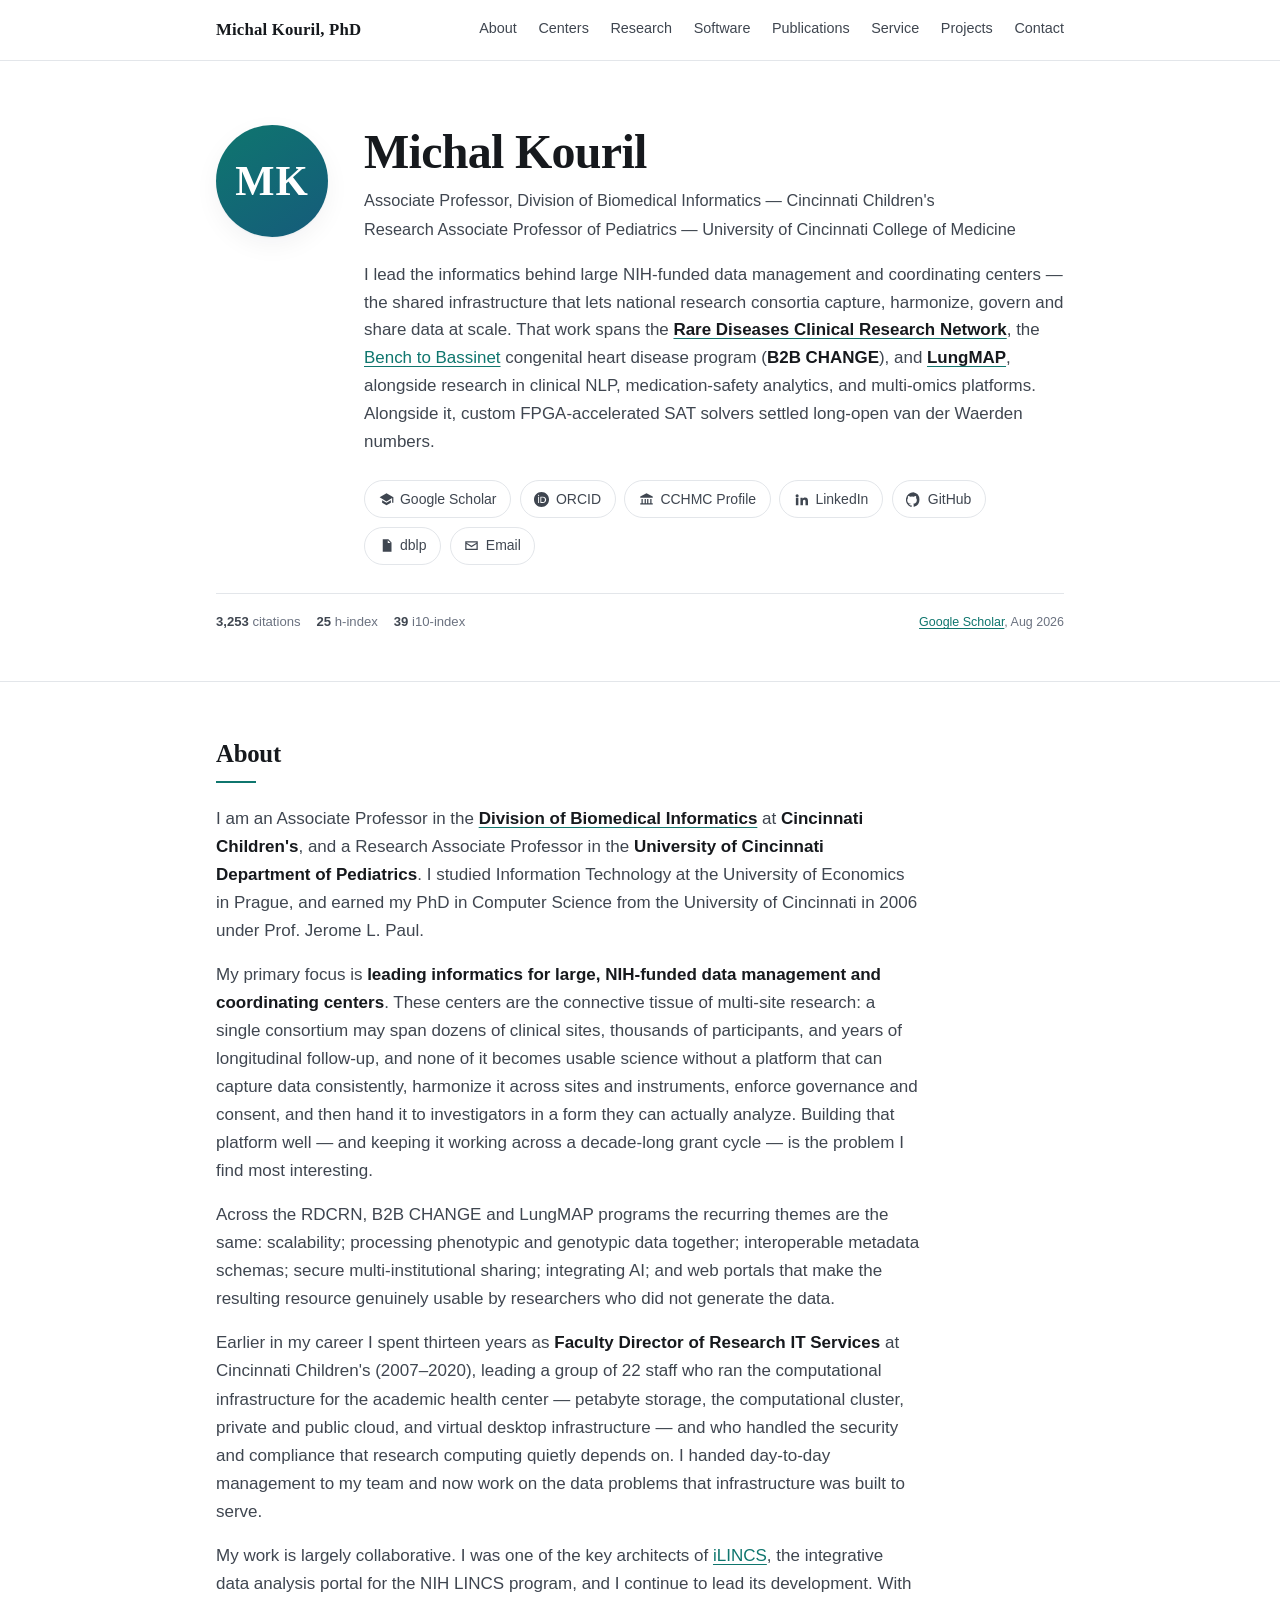
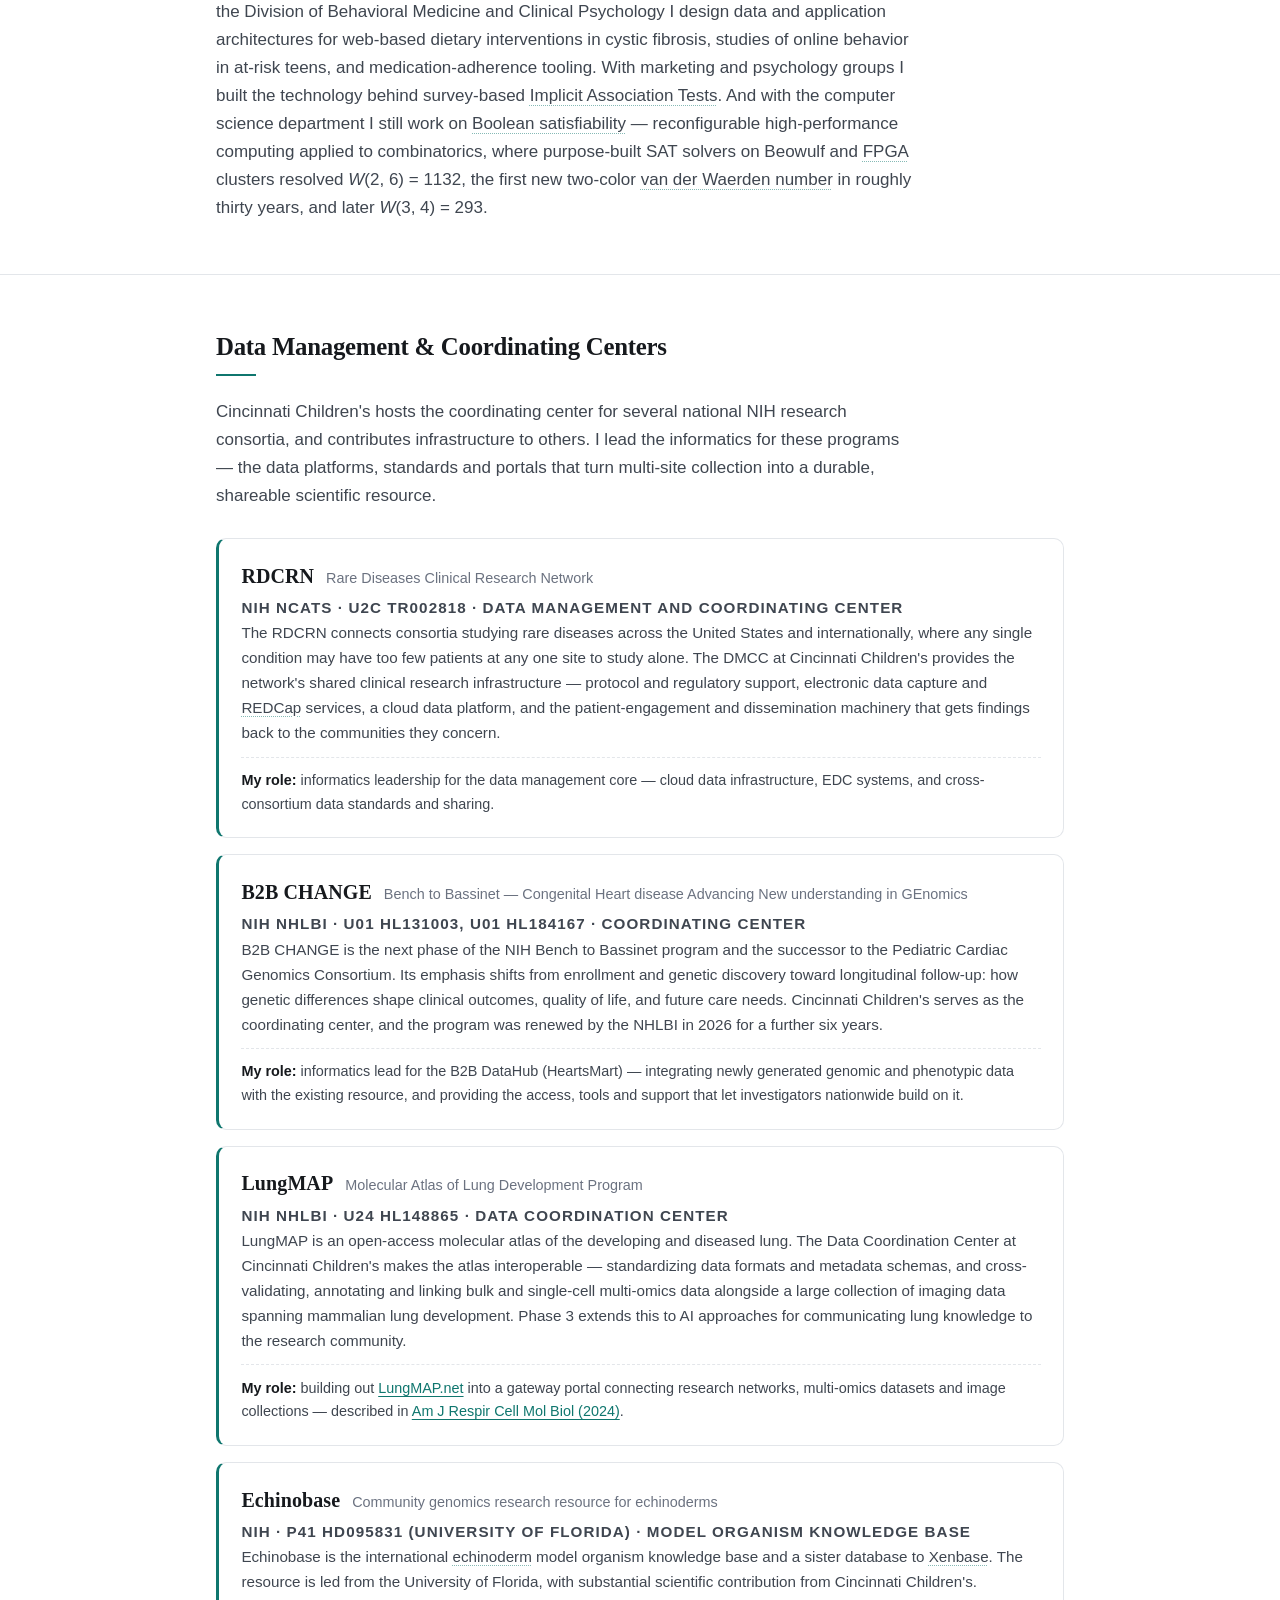
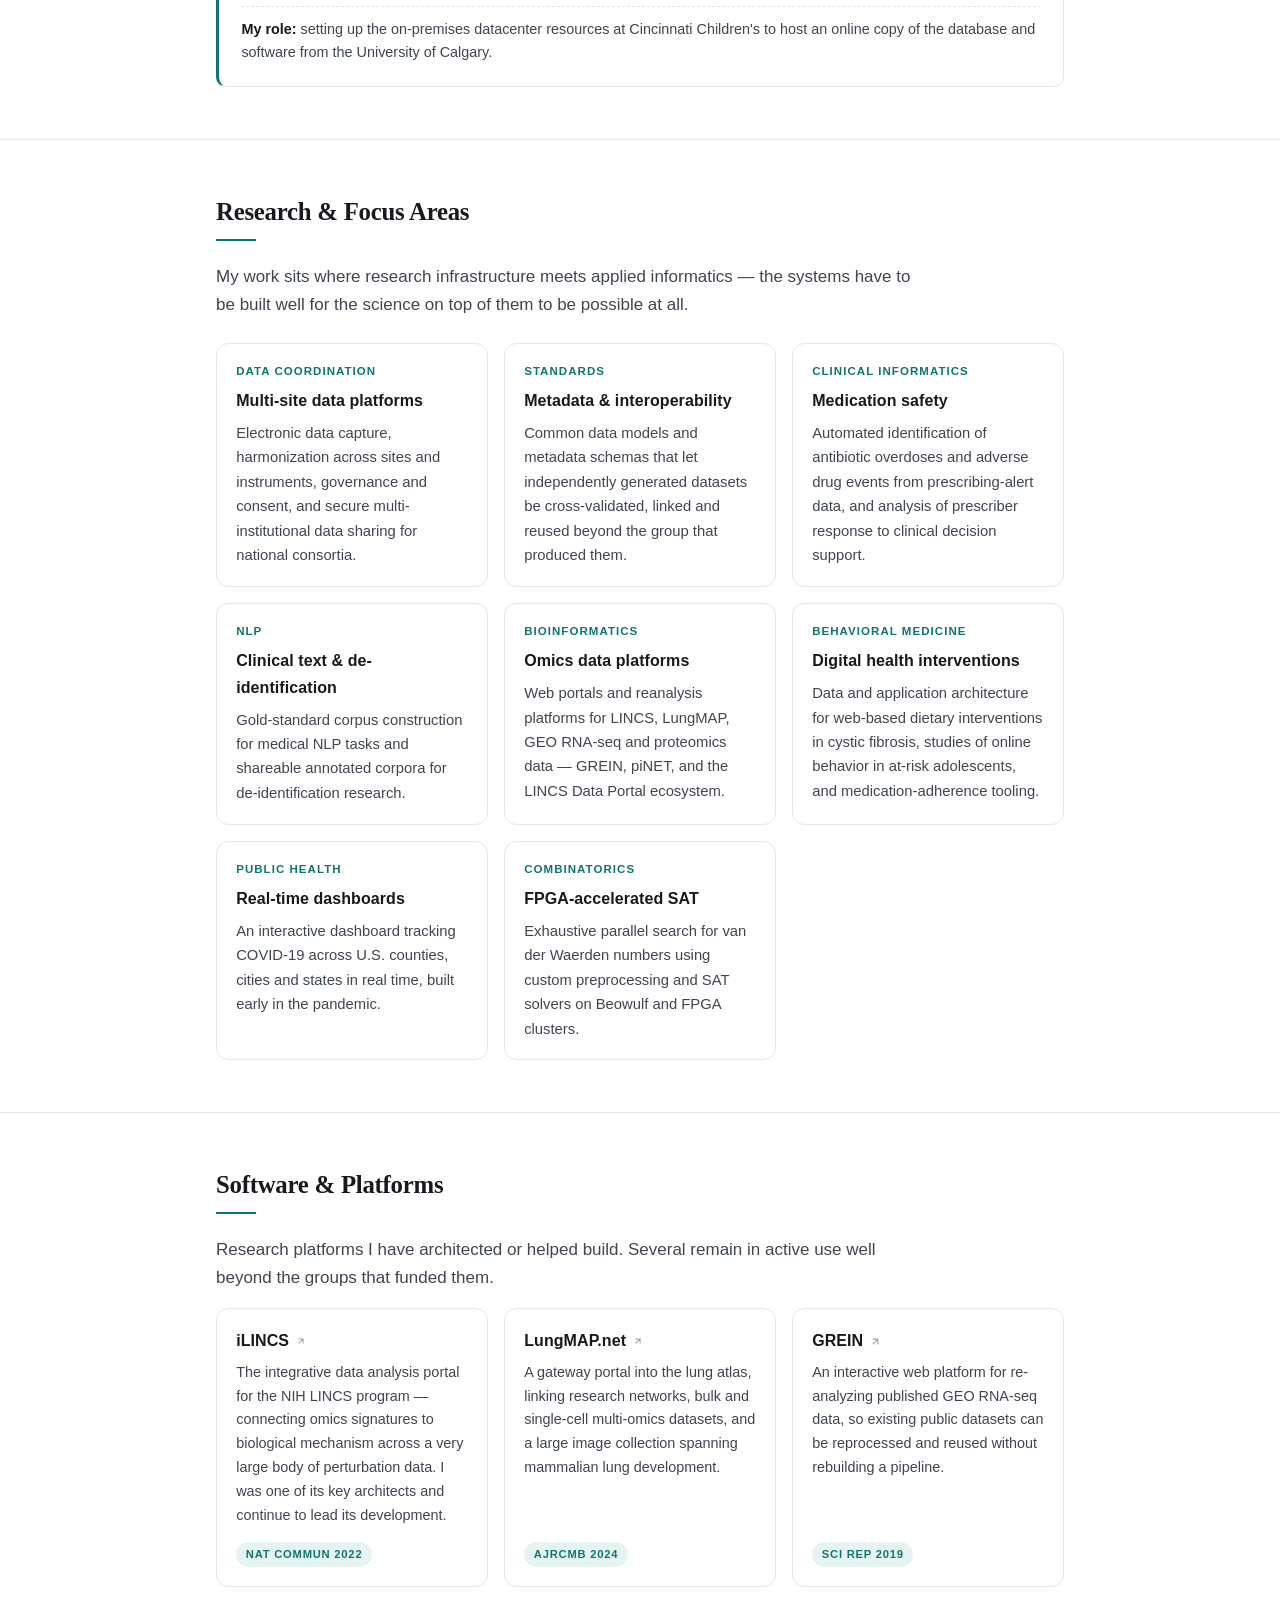
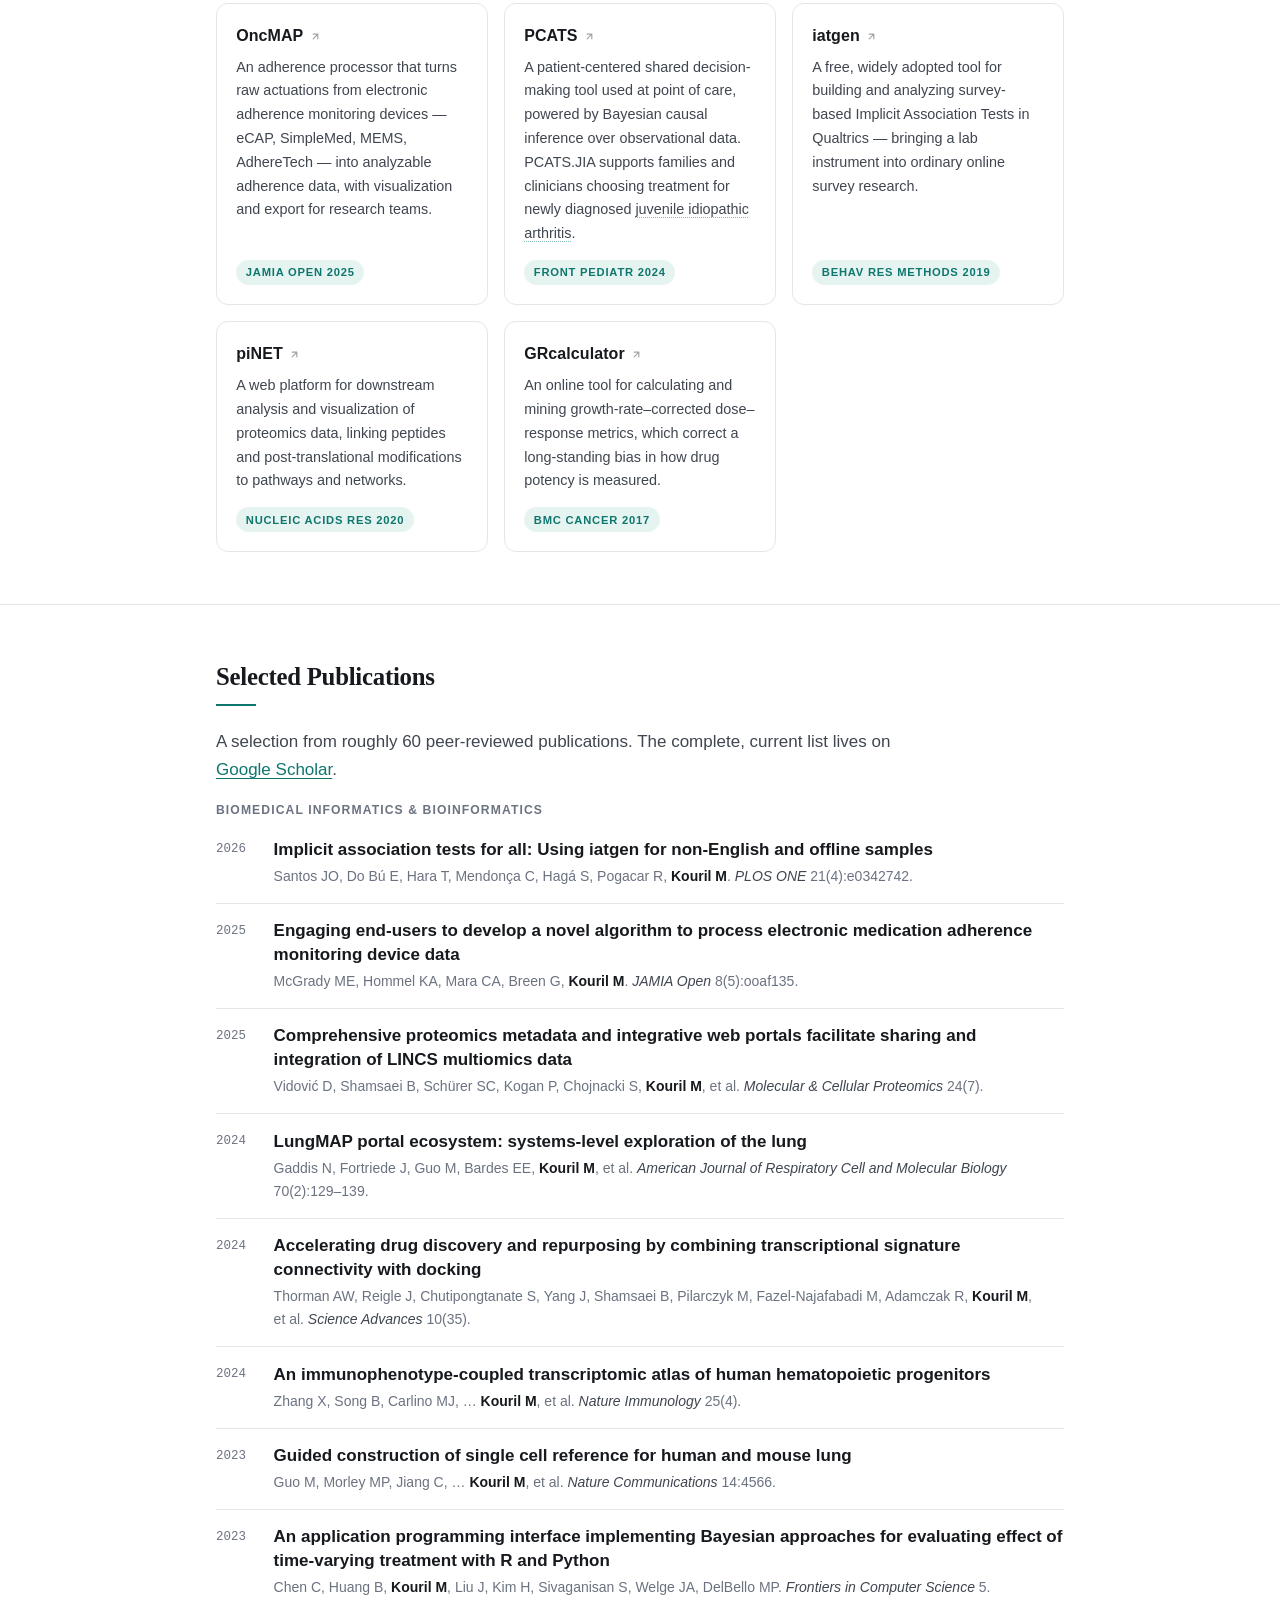
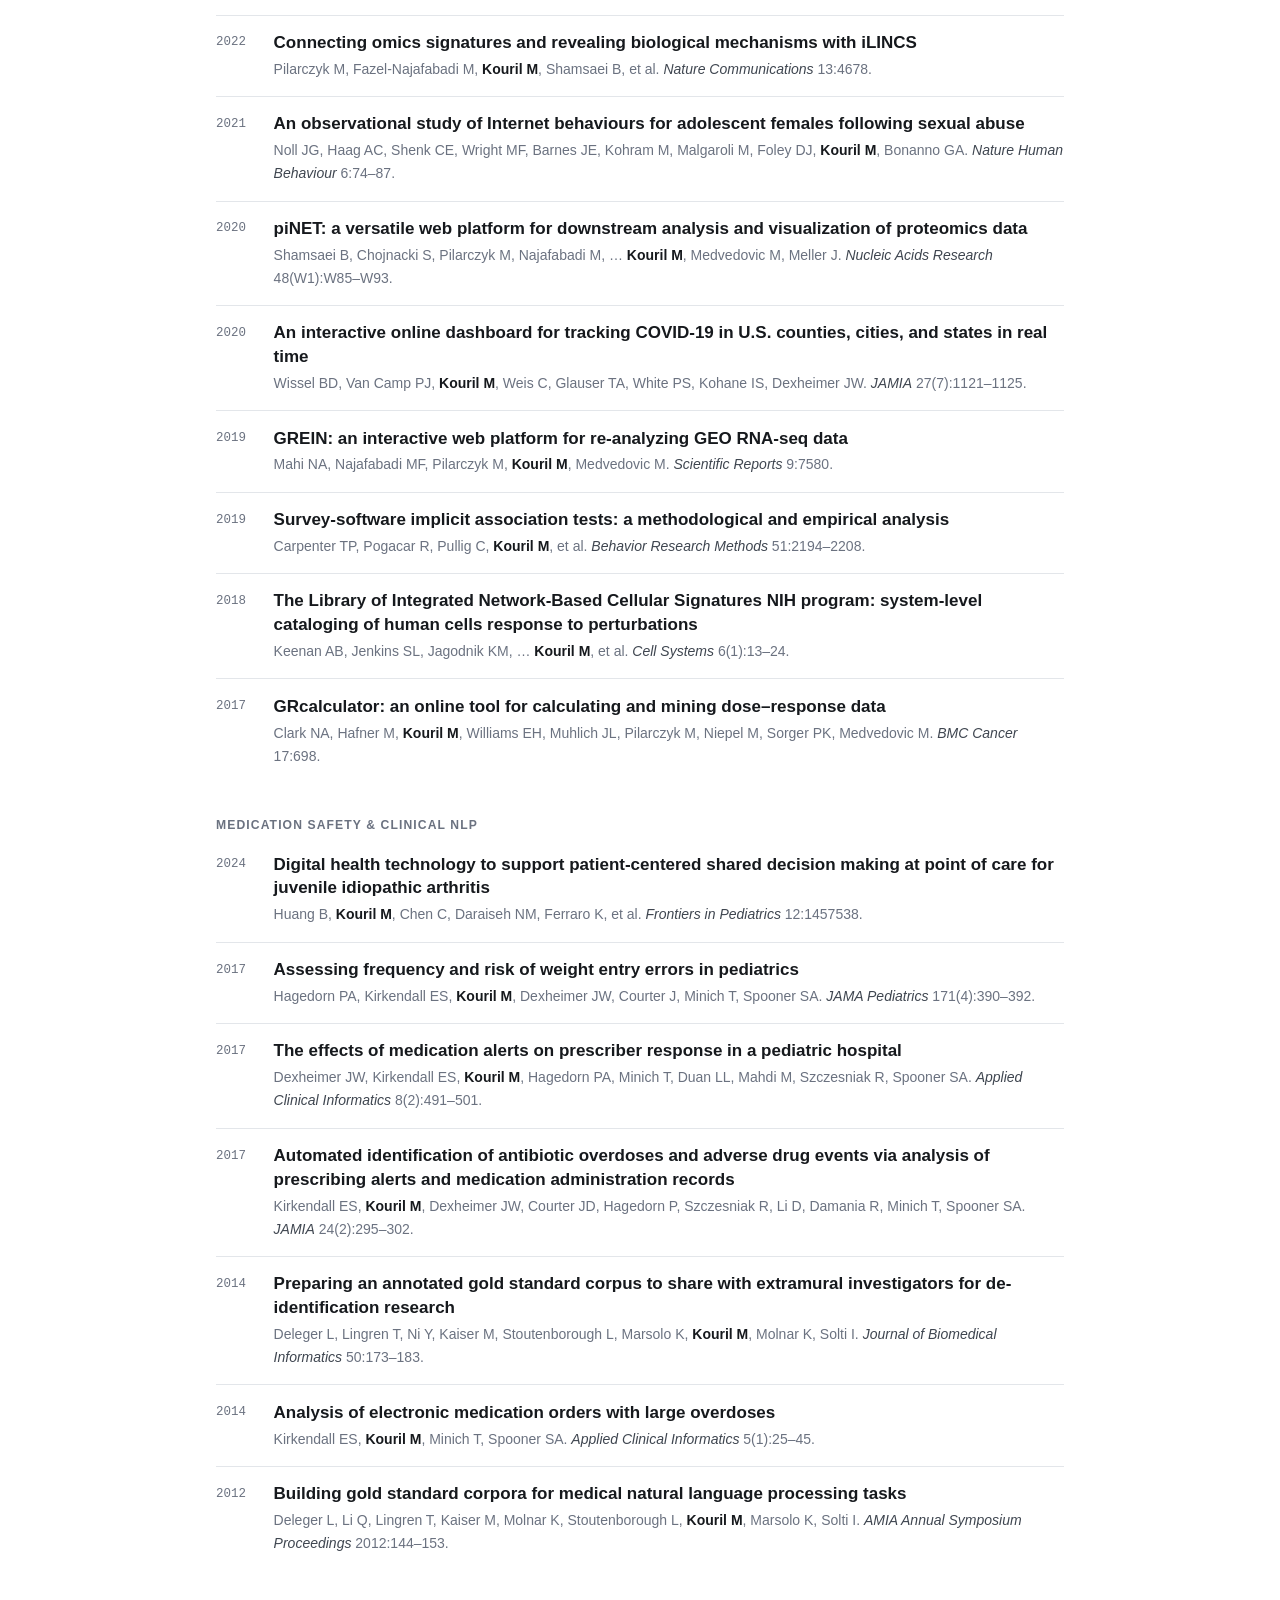
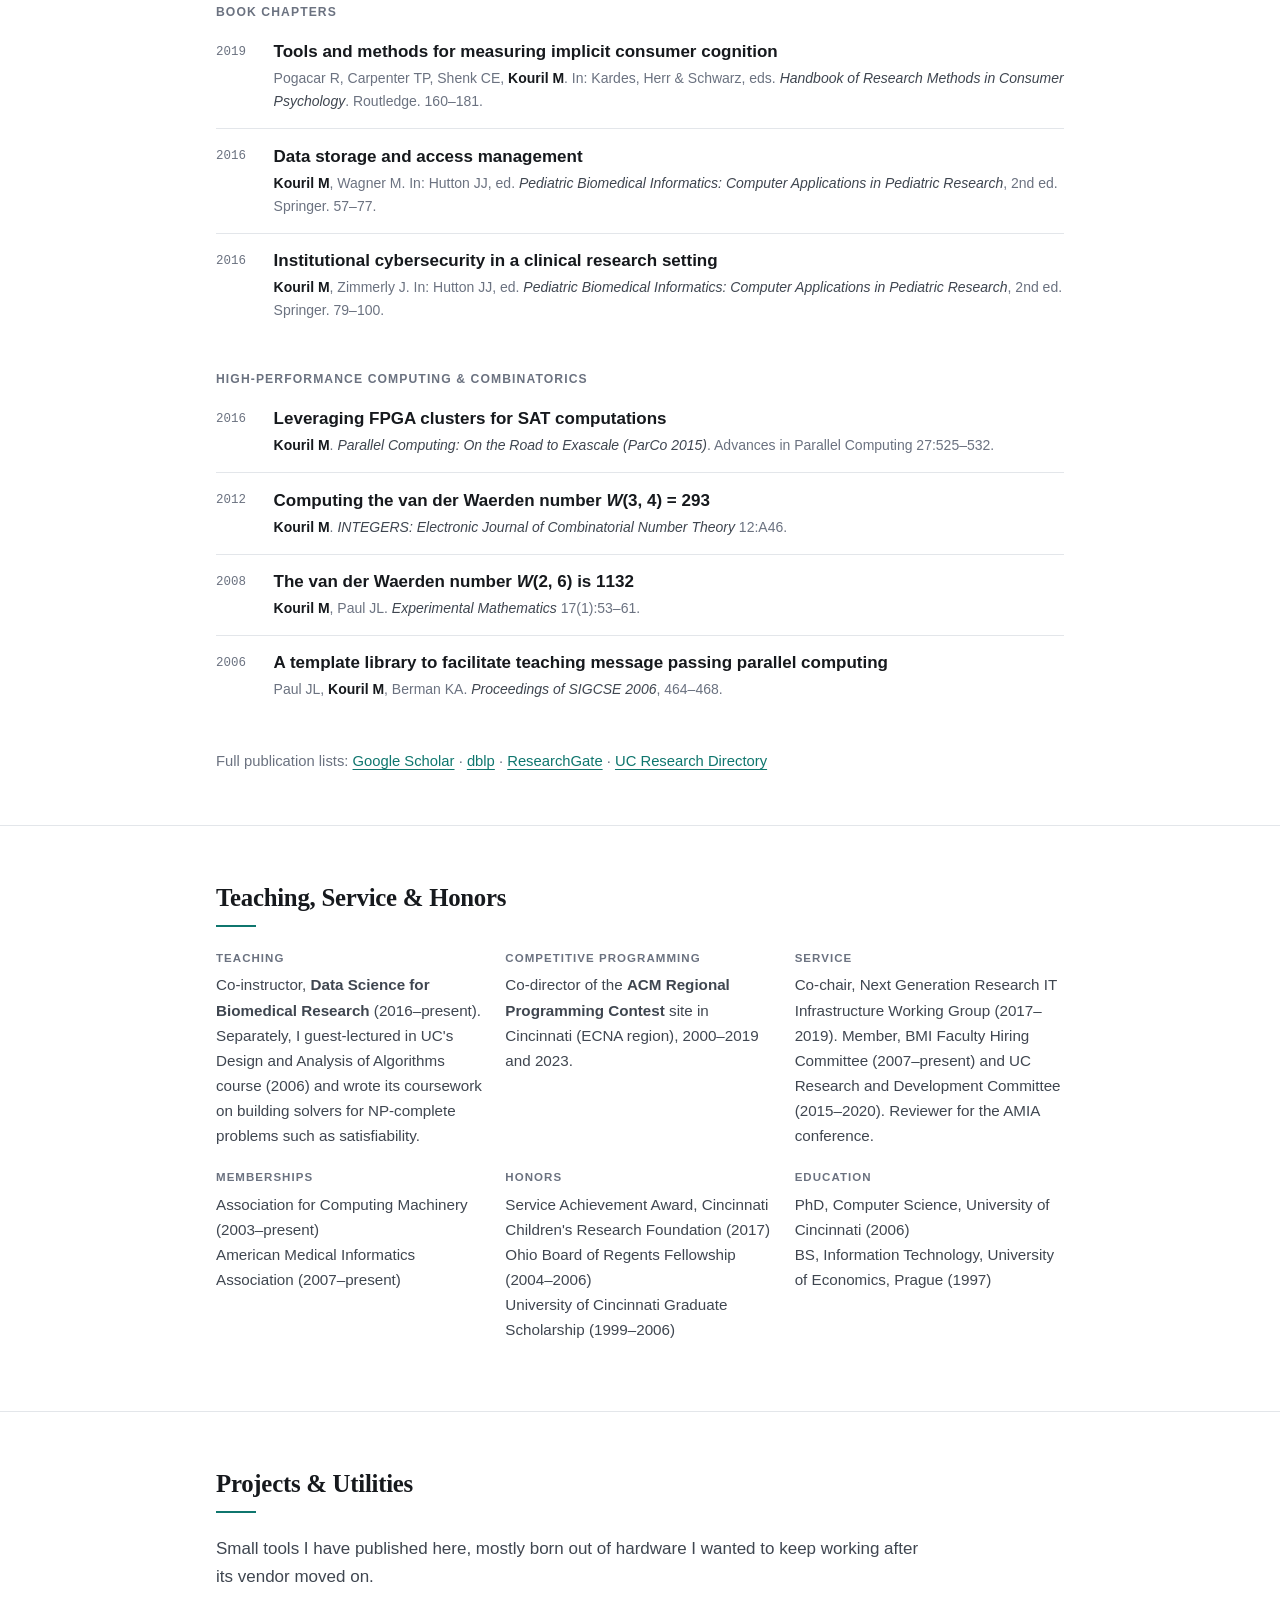
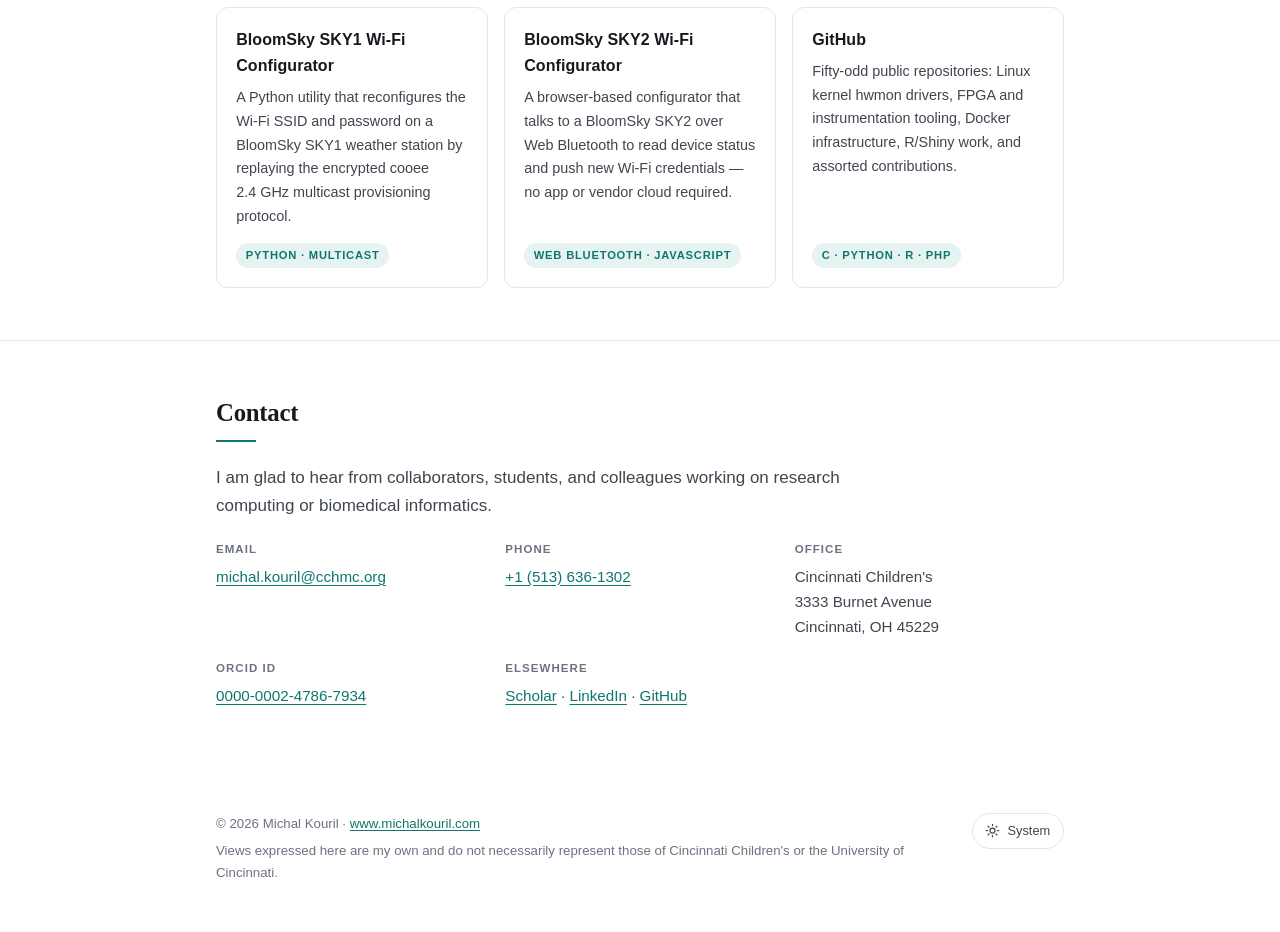
==== index.html @ 36bc83a5 "Align titles and details with the 2026 NIH forms From the NIH biographical sketch (v.2026-1) and cur" ====
<!DOCTYPE html>
<html lang="en">
<head>
<meta charset="utf-8">
<meta name="viewport" content="width=device-width, initial-scale=1">
<title>Michal Kouril, PhD — Biomedical Informatics &amp; Research Data Coordination</title>
<meta name="description" content="Michal Kouril, PhD — Associate Professor in the Division of Biomedical Informatics at Cincinnati Children's, and Research Associate Professor in the Department of Pediatrics at the University of Cincinnati. Leads informatics for NIH data management and coordinating centers including RDCRN, B2B CHANGE, and LungMAP.">
<meta name="author" content="Michal Kouril">
<link rel="canonical" href="https://www.michalkouril.com/">

<meta property="og:type" content="profile">
<meta property="og:title" content="Michal Kouril, PhD">
<meta property="og:description" content="Leading informatics for NIH data management and coordinating centers — RDCRN, B2B CHANGE, and LungMAP — at Cincinnati Children's.">
<meta property="og:url" content="https://www.michalkouril.com/">
<meta property="og:image" content="https://www.michalkouril.com/og-card.png">
<meta property="og:image:width" content="1200">
<meta property="og:image:height" content="630">
<meta property="og:image:alt" content="Michal Kouril, PhD — Biomedical Informatics, Cincinnati Children's">
<meta name="twitter:card" content="summary_large_image">
<meta name="theme-color" content="#0f766e" media="(prefers-color-scheme: light)">
<meta name="theme-color" content="#0f1216" media="(prefers-color-scheme: dark)">

<!-- Apply a saved theme choice before first paint, so switching does not flash. -->
<script>try{var t=localStorage.getItem("theme");if(t)document.documentElement.setAttribute("data-theme",t);}catch(e){}</script>

<link rel="icon" href="data:image/svg+xml,%3Csvg%20xmlns='http://www.w3.org/2000/svg'%20viewBox='0%200%20100%20100'%3E%3Crect%20width='100'%20height='100'%20rx='20'%20fill='%230d9488'/%3E%3Ctext%20x='50'%20y='71'%20font-size='58'%20font-family='Georgia,serif'%20font-weight='700'%20fill='white'%20text-anchor='middle'%3EMK%3C/text%3E%3C/svg%3E">

<style>
  :root{
    --bg:#ffffff;
    --bg-soft:#f6f7f8;
    --bg-card:#ffffff;
    --ink:#16191d;
    --ink-2:#3f4650;
    --ink-3:#6b7280;
    --rule:#e3e6ea;
    --accent:#0f766e;
    --accent-soft:#e6f4f1;
    --shadow:0 1px 2px rgba(16,24,40,.04), 0 8px 24px rgba(16,24,40,.05);
    --serif:"Iowan Old Style","Palatino Linotype",Palatino,"Book Antiqua",Georgia,serif;
    --sans:-apple-system,BlinkMacSystemFont,"Segoe UI",Roboto,"Helvetica Neue",Arial,sans-serif;
    --mono:ui-monospace,SFMono-Regular,"SF Mono",Menlo,Consolas,monospace;
    --maxw:56rem;
  }
  /* Dark palette, defined once per selector so the footer toggle can override
     the operating system in either direction:
       - OS says dark, and the reader has not forced light
       - reader has explicitly chosen dark                                    */
  @media (prefers-color-scheme:dark){
    :root:not([data-theme="light"]){
      --bg:#0f1216;
      --bg-soft:#151a20;
      --bg-card:#151a20;
      --ink:#e9edf2;
      --ink-2:#b6bec9;
      --ink-3:#8c96a3;
      --rule:#252c35;
      --accent:#5eead4;
      --accent-soft:#12312d;
      --shadow:0 1px 2px rgba(0,0,0,.3), 0 8px 24px rgba(0,0,0,.28);
    }
  }
  :root[data-theme="dark"]{
      --bg:#0f1216;
      --bg-soft:#151a20;
      --bg-card:#151a20;
      --ink:#e9edf2;
      --ink-2:#b6bec9;
      --ink-3:#8c96a3;
      --rule:#252c35;
      --accent:#5eead4;
      --accent-soft:#12312d;
      --shadow:0 1px 2px rgba(0,0,0,.3), 0 8px 24px rgba(0,0,0,.28);
  }

  *,*::before,*::after{box-sizing:border-box}
  html{-webkit-text-size-adjust:100%;scroll-behavior:smooth;scroll-padding-top:5rem}
  body{
    margin:0;
    background:var(--bg);
    color:var(--ink);
    font-family:var(--sans);
    font-size:17px;
    line-height:1.65;
    -webkit-font-smoothing:antialiased;
  }
  @media (prefers-reduced-motion:reduce){html{scroll-behavior:auto}}

  a{color:var(--accent);text-underline-offset:.18em;text-decoration-thickness:.06em}
  a:hover{text-decoration-thickness:.12em}
  /* One visible focus ring for every link, so keyboard users get the same
     treatment the toggle and the card cover links already had. */
  a:focus-visible{outline:2px solid var(--accent);outline-offset:2px;border-radius:2px}

  /* Glossary links: background reading on a term, not somewhere the reader is
     being sent. Kept in the body text colour with a dotted rule so they stay
     out of the way of the real links. */
  a.gloss{
    color:inherit;
    text-decoration:underline dotted;
    text-decoration-thickness:.05em;
    text-decoration-color:color-mix(in srgb, var(--accent) 50%, transparent);
    text-underline-offset:.22em;
  }
  a.gloss:hover,a.gloss:focus-visible{
    color:var(--accent);
    text-decoration-style:solid;
    text-decoration-color:currentColor;
  }
  /* inside a stretched-link card, lift the gloss above the click overlay */
  .project a.gloss{position:relative;z-index:1}

  .wrap{max-width:var(--maxw);margin:0 auto;padding:0 1.5rem}

  .skip{position:absolute;left:-9999px;top:0;background:var(--accent);color:#fff;padding:.6rem 1rem;z-index:100}
  .skip:focus{left:.5rem;top:.5rem}

  /* ---------- nav ---------- */
  nav{
    position:sticky;top:0;z-index:50;
    background:color-mix(in srgb, var(--bg) 88%, transparent);
    backdrop-filter:saturate(180%) blur(10px);
    -webkit-backdrop-filter:saturate(180%) blur(10px);
    border-bottom:1px solid var(--rule);
  }
  nav .wrap{display:flex;align-items:center;gap:1.25rem;height:3.75rem}
  .brand{
    font-family:var(--serif);font-weight:700;font-size:1.05rem;letter-spacing:.01em;
    color:var(--ink);text-decoration:none;white-space:nowrap;margin-right:auto;
  }
  .navlinks{display:flex;gap:1.35rem;overflow-x:auto;scrollbar-width:none}
  .navlinks::-webkit-scrollbar{display:none}
  .navlinks a{
    color:var(--ink-2);text-decoration:none;font-size:.9rem;font-weight:500;
    white-space:nowrap;padding:.15rem 0;border-bottom:2px solid transparent;
  }
  .navlinks a:hover{color:var(--accent);border-bottom-color:var(--accent)}
  .navlinks a:focus-visible{outline:2px solid var(--accent);outline-offset:3px;border-radius:2px;color:var(--accent)}
  @media (max-width:640px){ .brand{font-size:.95rem} .navlinks{gap:1rem} }

  /* ---------- hero ---------- */
  header.hero{padding:4rem 0 3rem;border-bottom:1px solid var(--rule)}
  .hero-grid{display:flex;gap:2.25rem;align-items:flex-start}
  .monogram{
    flex:none;width:112px;height:112px;border-radius:50%;
    background:linear-gradient(145deg,var(--accent),color-mix(in srgb,var(--accent) 55%, #1e3a8a));
    color:#fff;display:grid;place-items:center;
    font-family:var(--serif);font-size:2.6rem;font-weight:700;letter-spacing:.02em;
    box-shadow:var(--shadow);
  }
  @media (prefers-color-scheme:dark){ :root:not([data-theme="light"]) .monogram{color:#07110f} }
  :root[data-theme="dark"] .monogram{color:#07110f}
  h1{
    font-family:var(--serif);font-size:clamp(2.1rem,5.5vw,3rem);line-height:1.12;
    margin:0 0 .5rem;letter-spacing:-.015em;font-weight:700;
  }
  .roles{margin:0 0 1.1rem;color:var(--ink-2);font-size:1.02rem}
  .roles span{display:block}
  .roles span + span{margin-top:.15rem}
  .lede{margin:0 0 1.5rem;color:var(--ink-2);font-size:1.06rem;max-width:44rem}
  .lede strong{color:var(--ink);font-weight:600}

  .links{display:flex;flex-wrap:wrap;gap:.55rem;list-style:none;padding:0;margin:0}
  .links a{
    display:inline-flex;align-items:center;gap:.4rem;
    font-size:.875rem;font-weight:500;text-decoration:none;color:var(--ink-2);
    border:1px solid var(--rule);border-radius:999px;padding:.4rem .85rem;
    background:var(--bg-card);transition:border-color .15s, color .15s, transform .15s;
  }
  .links a:hover{color:var(--accent);border-color:var(--accent);transform:translateY(-1px)}
  .links a:focus-visible{outline:2px solid var(--accent);outline-offset:2px;color:var(--accent);border-color:var(--accent)}
  .links svg{width:15px;height:15px;flex:none}
  @media (max-width:640px){
    .hero-grid{flex-direction:column;gap:1.5rem}
    .monogram{width:84px;height:84px;font-size:2rem}
    header.hero{padding:2.75rem 0 2.25rem}
  }

  /* ---------- metrics ---------- */
  .metrics{
    display:flex;flex-wrap:wrap;align-items:baseline;gap:.35rem 1rem;
    margin:1.75rem 0 0;padding-top:1.1rem;border-top:1px solid var(--rule);
    font-size:.82rem;color:var(--ink-3);
  }
  .metrics span{white-space:nowrap}
  .metrics b{color:var(--ink-2);font-weight:600;font-variant-numeric:tabular-nums}
  .metrics .src{margin-left:auto;font-size:.78rem}
  @media (max-width:640px){ .metrics .src{margin-left:0;flex-basis:100%} }

  /* ---------- sections ---------- */
  section{padding:3.25rem 0;border-bottom:1px solid var(--rule)}
  section:last-of-type{border-bottom:0}
  h2{
    font-family:var(--serif);font-size:1.55rem;font-weight:700;letter-spacing:-.01em;
    margin:0 0 1.35rem;padding-bottom:.5rem;position:relative;
  }
  h2::after{content:"";position:absolute;left:0;bottom:0;width:2.5rem;height:2px;background:var(--accent)}
  h3{font-size:1rem;font-weight:600;margin:0 0 .4rem;letter-spacing:.005em}
  p{margin:0 0 1rem}
  p:last-child{margin-bottom:0}
  .prose{max-width:44rem;color:var(--ink-2)}
  .prose strong{color:var(--ink);font-weight:600}

  /* ---------- focus cards ---------- */
  .cards{display:grid;grid-template-columns:repeat(auto-fit,minmax(15rem,1fr));gap:1rem;margin-top:1.5rem}
  .card{
    background:var(--bg-card);border:1px solid var(--rule);border-radius:12px;padding:1.15rem 1.2rem;
  }
  .card p{font-size:.925rem;color:var(--ink-2);margin:0}
  .card .kicker{
    display:block;font-size:.72rem;letter-spacing:.09em;text-transform:uppercase;
    color:var(--accent);font-weight:600;margin-bottom:.45rem;
  }

  /* ---------- coordinating centers ---------- */
  .center-list{display:flex;flex-direction:column;gap:1rem;margin-top:1.75rem}
  .center{
    background:var(--bg-card);border:1px solid var(--rule);border-left:3px solid var(--accent);
    border-radius:10px;padding:1.3rem 1.4rem;
  }
  .center-head{
    display:flex;flex-wrap:wrap;align-items:baseline;gap:.5rem .75rem;margin-bottom:.15rem;
  }
  .center-head h3{font-family:var(--serif);font-size:1.25rem;font-weight:700;margin:0}
  .center-head h3 a{color:var(--ink);text-decoration:none}
  .center-head h3 a:hover{color:var(--accent);text-decoration:underline}
  .center-full{font-size:.9rem;color:var(--ink-3)}
  .center-meta{
    font-size:.74rem;letter-spacing:.07em;text-transform:uppercase;font-weight:600;
    color:var(--accent);margin:.5rem 0 .7rem;
  }
  .center p{font-size:.95rem;color:var(--ink-2);margin:0}
  .center .role{
    margin-top:.7rem;padding-top:.7rem;border-top:1px dashed var(--rule);
    font-size:.9rem;color:var(--ink-2);
  }
  .center .role b{color:var(--ink);font-weight:600}

  /* ---------- publications ---------- */
  .pub-group{margin-bottom:2rem}
  .pub-group:last-child{margin-bottom:0}
  .pub-group > h3{
    font-size:.76rem;letter-spacing:.09em;text-transform:uppercase;color:var(--ink-3);
    font-weight:600;margin:0 0 .9rem;
  }
  ol.pubs{list-style:none;margin:0;padding:0}
  ol.pubs li{
    padding:.95rem 0 .95rem 3.6rem;border-top:1px solid var(--rule);position:relative;
  }
  ol.pubs li:first-child{border-top:0;padding-top:.2rem}
  .yr{
    position:absolute;left:0;top:1.05rem;
    font-family:var(--mono);font-size:.78rem;color:var(--ink-3);font-variant-numeric:tabular-nums;
  }
  ol.pubs li:first-child .yr{top:.3rem}
  .pub-title{display:block;font-weight:600;color:var(--ink);text-decoration:none;line-height:1.4}
  a.pub-title:hover{color:var(--accent);text-decoration:underline}
  .pub-meta{display:block;font-size:.875rem;color:var(--ink-3);margin-top:.2rem}
  .pub-meta em{font-style:italic;color:var(--ink-2)}
  .pub-meta strong{color:var(--ink);font-weight:600}
  .more{margin-top:1.75rem;font-size:.925rem;color:var(--ink-3)}

  /* ---------- projects ---------- */
  .projects{display:grid;grid-template-columns:repeat(auto-fit,minmax(16rem,1fr));gap:1rem}
  .project{
    display:flex;flex-direction:column;align-items:flex-start;position:relative;
    background:var(--bg-card);border:1px solid var(--rule);border-radius:12px;
    padding:1.2rem;text-decoration:none;color:inherit;
    transition:border-color .15s, transform .15s, box-shadow .15s;
  }
  .project:hover{border-color:var(--accent);transform:translateY(-2px);box-shadow:var(--shadow)}
  .project h3{color:var(--ink);display:flex;align-items:center;gap:.4rem}
  .project:hover h3,.project:hover h3 a{color:var(--accent)}
  .project h3 a{color:inherit;text-decoration:none}
  .project p{font-size:.9rem;color:var(--ink-2);margin:0 0 .9rem}

  /* The title link covers the whole card, so clicking anywhere opens the
     project's site. The pill sits above that overlay and keeps its own href. */
  .project h3 a.cover::after{content:"";position:absolute;inset:0;border-radius:12px}
  .project h3 a.cover:focus-visible::after{outline:2px solid var(--accent);outline-offset:2px}

  /* Every card in Software & Platforms leads off-site, so mark the titles.
     Drawn as a masked shape rather than generated text, so screen readers
     never announce it. Scoped to #software: the Projects cards below are
     mostly internal pages and must not claim otherwise. */
  #software .project h3::after{
    content:"";flex:none;width:.68rem;height:.68rem;opacity:.4;
    background:currentColor;
    -webkit-mask-image:url("data:image/svg+xml,%3Csvg%20xmlns='http://www.w3.org/2000/svg'%20viewBox='0%200%2024%2024'%20fill='none'%20stroke='black'%20stroke-width='2.5'%20stroke-linecap='round'%20stroke-linejoin='round'%3E%3Cpath%20d='M7%2017%2017%207M7%207h10v10'/%3E%3C/svg%3E");
    mask-image:url("data:image/svg+xml,%3Csvg%20xmlns='http://www.w3.org/2000/svg'%20viewBox='0%200%2024%2024'%20fill='none'%20stroke='black'%20stroke-width='2.5'%20stroke-linecap='round'%20stroke-linejoin='round'%3E%3Cpath%20d='M7%2017%2017%207M7%207h10v10'/%3E%3C/svg%3E");
    -webkit-mask-repeat:no-repeat;mask-repeat:no-repeat;
    -webkit-mask-position:center;mask-position:center;
    -webkit-mask-size:contain;mask-size:contain;
  }
  #software .project:hover h3::after{opacity:1}

  .tag{
    display:inline-block;margin-top:auto;
    font-size:.7rem;letter-spacing:.07em;text-transform:uppercase;white-space:nowrap;
    font-weight:600;color:var(--accent);background:var(--accent-soft);
    border-radius:999px;padding:.2rem .6rem;
  }
  a.tag{
    position:relative;z-index:1;text-decoration:none;
    transition:background-color .15s, color .15s;
  }
  a.tag:hover,a.tag:focus-visible{background:var(--accent);color:var(--bg-card)}

  /* ---------- contact ---------- */
  .contact{display:grid;grid-template-columns:repeat(auto-fit,minmax(14rem,1fr));gap:1.25rem;margin-top:1.25rem}
  .contact dt{font-size:.72rem;letter-spacing:.09em;text-transform:uppercase;color:var(--ink-3);font-weight:600;margin-bottom:.3rem}
  .contact dd{margin:0;font-size:.95rem;color:var(--ink-2)}
  .contact dd a{word-break:break-word}

  footer{padding:2.25rem 0 3rem;font-size:.83rem;color:var(--ink-3)}
  footer p{margin:0 0 .35rem}
  footer .wrap{display:flex;align-items:flex-start;gap:1.5rem}
  footer .colophon{flex:1}

  /* ---------- theme toggle ---------- */
  #theme-toggle{
    flex:none;display:inline-flex;align-items:center;gap:.45rem;
    font:inherit;font-size:.8rem;font-weight:500;color:var(--ink-2);
    background:var(--bg-card);border:1px solid var(--rule);border-radius:999px;
    padding:.4rem .8rem;cursor:pointer;
    transition:border-color .15s, color .15s;
  }
  #theme-toggle:hover{border-color:var(--accent);color:var(--accent)}
  #theme-toggle:focus-visible{outline:2px solid var(--accent);outline-offset:2px}
  /* The icon reports what the reader is looking at now; the text label reports
     which of the three settings is active. */
  #theme-toggle svg{width:15px;height:15px}
  #theme-toggle .i-moon{display:none}
  #theme-toggle .i-sun{display:block}
  #theme-toggle[data-effective="dark"] .i-sun{display:none}
  #theme-toggle[data-effective="dark"] .i-moon{display:block}
  @media (max-width:640px){ footer .wrap{flex-direction:column-reverse;gap:1.25rem} }
</style>
</head>
<body>
<a class="skip" href="#main">Skip to content</a>

<nav>
  <div class="wrap">
    <a class="brand" href="#top">Michal&nbsp;Kouril,&nbsp;PhD</a>
    <div class="navlinks">
      <a href="#about">About</a>
      <a href="#centers">Centers</a>
      <a href="#research">Research</a>
      <a href="#software">Software</a>
      <a href="#publications">Publications</a>
      <a href="#service">Service</a>
      <a href="#projects">Projects</a>
      <a href="#contact">Contact</a>
    </div>
  </div>
</nav>

<header class="hero" id="top">
  <div class="wrap">
    <div class="hero-grid">
      <div class="monogram" aria-hidden="true">MK</div>
      <div>
        <h1>Michal Kouril</h1>
        <p class="roles">
          <span>Associate Professor, Division of Biomedical Informatics — Cincinnati Children's</span>
          <span>Research Associate Professor of Pediatrics — University of Cincinnati College of Medicine</span>
        </p>
        <p class="lede">
          I lead the informatics behind large NIH-funded data management and coordinating centers —
          the shared infrastructure that lets national research consortia capture, harmonize, govern
          and share data at scale. That work spans the
          <a href="https://www.rarediseasesnetwork.org/" rel="noopener noreferrer" target="_blank"><strong>Rare
          Diseases Clinical Research Network</strong></a>, the
          <a href="https://benchtobassinet.com/" rel="noopener noreferrer" target="_blank">Bench to Bassinet</a>
          congenital heart disease program (<strong>B2B&nbsp;CHANGE</strong>), and
          <a href="https://www.lungmap.net/" rel="noopener noreferrer" target="_blank"><strong>LungMAP</strong></a>, alongside research in
          clinical NLP, medication-safety analytics, and multi-omics platforms. Alongside it, custom
          FPGA-accelerated SAT solvers settled long-open van der Waerden numbers.
        </p>
        <ul class="links">
          <li><a href="https://scholar.google.com/citations?user=duTVse8AAAAJ" rel="me noopener noreferrer" target="_blank"><svg viewBox="0 0 24 24" fill="currentColor" aria-hidden="true"><path d="M12 2 1 8.5l11 6.5 9-5.32V17h2V8.5L12 2zM5 13.18v4L12 21l7-3.82v-4L12 17l-7-3.82z"/></svg>Google Scholar</a></li>
          <li><a href="https://orcid.org/0000-0002-4786-7934" rel="me noopener noreferrer" target="_blank"><svg viewBox="0 0 24 24" fill="currentColor" aria-hidden="true"><path d="M12 0C5.372 0 0 5.372 0 12s5.372 12 12 12 12-5.372 12-12S18.628 0 12 0zM7.369 4.378c.525 0 .947.431.947.947 0 .525-.422.947-.947.947a.95.95 0 0 1-.947-.947c0-.525.422-.947.947-.947zm-.722 3.038h1.444v10.041H6.647V7.416zm3.562 0h3.9c3.712 0 5.344 2.653 5.344 5.025 0 2.578-2.016 5.025-5.325 5.025h-3.919V7.416zm1.444 1.303v7.444h2.297c2.359 0 3.588-1.444 3.588-3.722 0-2.016-1.031-3.722-3.588-3.722h-2.297z"/></svg>ORCID</a></li>
          <li><a href="https://www.cincinnatichildrens.org/bio/k/michal-kouril" rel="noopener noreferrer" target="_blank"><svg viewBox="0 0 24 24" fill="currentColor" aria-hidden="true"><path d="M12 2 2 7v2h20V7L12 2zM4 11v7H2v2h20v-2h-2v-7h-2v7h-3v-7h-2v7h-2v-7H9v7H6v-7H4z"/></svg>CCHMC Profile</a></li>
          <li><a href="https://www.linkedin.com/in/michal-kouril-5743a8/" rel="me noopener noreferrer" target="_blank"><svg viewBox="0 0 24 24" fill="currentColor" aria-hidden="true"><path d="M4.98 3.5a2.5 2.5 0 1 1 0 5 2.5 2.5 0 0 1 0-5zM3 9h4v12H3V9zm7 0h3.8v1.7h.05c.53-.95 1.83-1.95 3.77-1.95 4.03 0 4.78 2.5 4.78 5.76V21h-4v-5.6c0-1.34-.03-3.06-1.9-3.06-1.9 0-2.2 1.45-2.2 2.96V21h-4V9z"/></svg>LinkedIn</a></li>
          <li><a href="https://github.com/michalkouril" rel="me noopener noreferrer" target="_blank"><svg viewBox="0 0 24 24" fill="currentColor" aria-hidden="true"><path d="M12 .5a12 12 0 0 0-3.8 23.4c.6.1.8-.26.8-.57v-2q-3.34.73-4.04-1.6c-.28-.72-.68-.91-.68-.91-.56-.38.04-.37.04-.37.62.04.94.63.94.63.55.94 1.44.67 1.8.51.05-.4.21-.67.39-.83-2.67-.3-5.47-1.33-5.47-5.93 0-1.31.47-2.38 1.24-3.22-.13-.3-.54-1.52.11-3.18 0 0 1.01-.32 3.3 1.23a11.5 11.5 0 0 1 6.01 0c2.29-1.55 3.3-1.23 3.3-1.23.65 1.66.24 2.88.12 3.18.77.84 1.23 1.91 1.23 3.22 0 4.61-2.8 5.62-5.48 5.92.22.18.4.55.4 1.11v3.29c0 .31.21.68.81.57A12 12 0 0 0 12 .5z"/></svg>GitHub</a></li>
          <li><a href="https://dblp.org/pid/57/6309.html" rel="noopener noreferrer" target="_blank"><svg viewBox="0 0 24 24" fill="currentColor" aria-hidden="true"><path d="M6 2h9l5 5v15H6V2zm8 1.5V8h4.5L14 3.5zM8 12h8v1.6H8V12zm0 3.4h8V17H8v-1.6z"/></svg>dblp</a></li>
          <li><a href="mailto:michal.kouril@cchmc.org"><svg viewBox="0 0 24 24" fill="currentColor" aria-hidden="true"><path d="M2 5h20v14H2V5zm2 2v.4l8 5.1 8-5.1V7H4zm16 10V9.7l-8 5.1-8-5.1V17h16z"/></svg>Email</a></li>
        </ul>
      </div>
    </div>

    <p class="metrics">
      <span><b>3,253</b> citations</span>
      <span><b>25</b> h-index</span>
      <span><b>39</b> i10-index</span>
      <span class="src"><a href="https://scholar.google.com/citations?user=duTVse8AAAAJ" rel="noopener noreferrer" target="_blank">Google Scholar</a>, Aug 2026</span>
    </p>
  </div>
</header>

<main id="main">

<section id="about">
  <div class="wrap">
    <h2>About</h2>
    <div class="prose">
      <p>
        I am an Associate Professor in the
        <a href="https://www.cincinnatichildrens.org/research/divisions/b/bmi" rel="noopener noreferrer" target="_blank"><strong>Division
        of Biomedical Informatics</strong></a> at <strong>Cincinnati Children's</strong>, and a Research
        Associate Professor in the <strong>University of Cincinnati Department of Pediatrics</strong>. I studied Information Technology at the
        University of Economics in Prague, and earned my PhD in Computer Science from the University
        of Cincinnati in 2006 under Prof. Jerome L. Paul.
      </p>
      <p>
        My primary focus is <strong>leading informatics for large, NIH-funded data management and
        coordinating centers</strong>. These centers are the connective tissue of multi-site
        research: a single consortium may span dozens of clinical sites, thousands of participants,
        and years of longitudinal follow-up, and none of it becomes usable science without a
        platform that can capture data consistently, harmonize it across sites and instruments,
        enforce governance and consent, and then hand it to investigators in a form they can
        actually analyze. Building that platform well — and keeping it working across a decade-long
        grant cycle — is the problem I find most interesting.
      </p>
      <p>
        Across the RDCRN, B2B CHANGE and LungMAP programs the recurring themes are the same:
        scalability; processing phenotypic and genotypic data together; interoperable metadata
        schemas; secure multi-institutional sharing; integrating AI; and web portals that make the
        resulting resource genuinely usable by researchers who did not generate the data.
      </p>
      <p>
        Earlier in my career I spent thirteen years as <strong>Faculty Director of Research IT
        Services</strong> at Cincinnati Children's (2007–2020), leading a group of 22 staff who ran
        the computational infrastructure for the academic health center — petabyte
        storage, the computational cluster, private and public cloud, and virtual desktop infrastructure — and
        who handled the security and compliance that research computing quietly depends on. I handed
        day-to-day management to my team and now work on the data problems that infrastructure was
        built to serve.
      </p>
      <p>
        My work is largely collaborative. I was one of the key architects of
        <a href="https://www.ilincs.org/" rel="noopener noreferrer" target="_blank">iLINCS</a>, the integrative data analysis
        portal for the NIH LINCS program, and I continue to lead its development. With the Division
        of Behavioral Medicine and Clinical Psychology I design data and application architectures
        for web-based dietary interventions in cystic fibrosis, studies of online behavior in at-risk
        teens, and medication-adherence tooling. With marketing and psychology groups I built the
        technology behind survey-based <a class="gloss" href="https://en.wikipedia.org/wiki/Implicit-association_test" rel="noopener noreferrer" target="_blank">Implicit Association Tests</a>. And with the computer science
        department I still work on <a class="gloss" href="https://en.wikipedia.org/wiki/Boolean_satisfiability_problem" rel="noopener noreferrer" target="_blank">Boolean satisfiability</a> — reconfigurable high-performance computing
        applied to combinatorics, where purpose-built SAT solvers on Beowulf and <a class="gloss" href="https://en.wikipedia.org/wiki/Field-programmable_gate_array" rel="noopener noreferrer" target="_blank">FPGA</a> clusters
        resolved <em>W</em>(2,&nbsp;6)&nbsp;=&nbsp;1132, the first new two-color <a class="gloss" href="https://en.wikipedia.org/wiki/Van_der_Waerden_number" rel="noopener noreferrer" target="_blank">van der Waerden
        number</a> in roughly thirty years, and later <em>W</em>(3,&nbsp;4)&nbsp;=&nbsp;293.
      </p>
    </div>
  </div>
</section>

<section id="centers">
  <div class="wrap">
    <h2>Data Management &amp; Coordinating Centers</h2>
    <p class="prose">
      Cincinnati Children's hosts the coordinating center for several national NIH research
      consortia, and contributes infrastructure to others. I lead the informatics for these
      programs — the data platforms, standards and portals that turn multi-site collection into a
      durable, shareable scientific resource.
    </p>

    <div class="center-list">

      <article class="center">
        <div class="center-head">
          <h3><a href="https://www.rarediseasesnetwork.org/dmcc/data-management-and-coordinating-center" rel="noopener noreferrer" target="_blank">RDCRN</a></h3>
          <span class="center-full">Rare Diseases Clinical Research Network</span>
        </div>
        <p class="center-meta">NIH NCATS · U2C TR002818 · Data Management and Coordinating Center</p>
        <p>
          The RDCRN connects consortia studying rare diseases across the United States and
          internationally, where any single condition may have too few patients at any one site to
          study alone. The DMCC at Cincinnati Children's provides the network's shared clinical
          research infrastructure — protocol and regulatory support, electronic data capture and
          <a class="gloss" href="https://projectredcap.org/" rel="noopener noreferrer" target="_blank">REDCap</a> services, a cloud data platform, and the patient-engagement and dissemination
          machinery that gets findings back to the communities they concern.
        </p>
        <p class="role">
          <b>My role:</b> informatics leadership for the data management core — cloud data
          infrastructure, EDC systems, and cross-consortium data standards and sharing.
        </p>
      </article>

      <article class="center">
        <div class="center-head">
          <h3><a href="https://benchtobassinet.com/" rel="noopener noreferrer" target="_blank">B2B CHANGE</a></h3>
          <span class="center-full">Bench to Bassinet — Congenital Heart disease Advancing New understanding in GEnomics</span>
        </div>
        <p class="center-meta">NIH NHLBI · U01 HL131003, U01 HL184167 · Coordinating Center</p>
        <p>
          B2B CHANGE is the next phase of the NIH Bench to Bassinet program and the successor to the
          Pediatric Cardiac Genomics Consortium. Its emphasis shifts from enrollment and genetic
          discovery toward longitudinal follow-up: how genetic differences shape clinical outcomes,
          quality of life, and future care needs. Cincinnati Children's serves as the coordinating
          center, and the program was renewed by the NHLBI in 2026 for a further six years.
        </p>
        <p class="role">
          <b>My role:</b> informatics lead for the B2B DataHub (HeartsMart) — integrating newly
          generated genomic and phenotypic data with the existing resource, and providing the access,
          tools and support that let investigators nationwide build on it.
        </p>
      </article>

      <article class="center">
        <div class="center-head">
          <h3><a href="https://www.lungmap.net/" rel="noopener noreferrer" target="_blank">LungMAP</a></h3>
          <span class="center-full">Molecular Atlas of Lung Development Program</span>
        </div>
        <p class="center-meta">NIH NHLBI · U24 HL148865 · Data Coordination Center</p>
        <p>
          LungMAP is an open-access molecular atlas of the developing and diseased lung. The Data
          Coordination Center at Cincinnati Children's makes the atlas interoperable — standardizing
          data formats and metadata schemas, and cross-validating, annotating and linking bulk and
          single-cell multi-omics data alongside a large collection of imaging data spanning
          mammalian lung development. Phase 3 extends this to AI approaches for communicating lung
          knowledge to the research community.
        </p>
        <p class="role">
          <b>My role:</b> building out
          <a href="https://www.lungmap.net/" rel="noopener noreferrer" target="_blank">LungMAP.net</a> into a gateway portal
          connecting research networks, multi-omics datasets and image collections — described in
          <a href="https://doi.org/10.1165/rcmb.2022-0165OC" rel="noopener noreferrer" target="_blank">Am J Respir Cell Mol Biol (2024)</a>.
        </p>
      </article>

      <article class="center">
        <div class="center-head">
          <h3><a href="https://www.echinobase.org/" rel="noopener noreferrer" target="_blank">Echinobase</a></h3>
          <span class="center-full">Community genomics research resource for echinoderms</span>
        </div>
        <p class="center-meta">NIH · P41 HD095831 (University of Florida) · Model organism knowledge base</p>
        <p>
          Echinobase is the international <a class="gloss" href="https://en.wikipedia.org/wiki/Echinoderm" rel="noopener noreferrer" target="_blank">echinoderm</a> model organism knowledge base and a sister
          database to <a class="gloss" href="https://www.xenbase.org/xenbase/" rel="noopener noreferrer" target="_blank">Xenbase</a>. The resource is led from the University of Florida, with
          substantial scientific contribution from Cincinnati Children's.
        </p>
        <p class="role">
          <b>My role:</b> setting up the on-premises datacenter resources at Cincinnati
          Children's to host an online copy of the database and software from the University of
          Calgary.
        </p>
      </article>

    </div>
  </div>
</section>

<section id="research">
  <div class="wrap">
    <h2>Research &amp; Focus Areas</h2>
    <p class="prose">
      My work sits where research infrastructure meets applied informatics — the systems have to be
      built well for the science on top of them to be possible at all.
    </p>
    <div class="cards">
      <div class="card">
        <span class="kicker">Data Coordination</span>
        <h3>Multi-site data platforms</h3>
        <p>Electronic data capture, harmonization across sites and instruments, governance and consent, and secure multi-institutional data sharing for national consortia.</p>
      </div>
      <div class="card">
        <span class="kicker">Standards</span>
        <h3>Metadata &amp; interoperability</h3>
        <p>Common data models and metadata schemas that let independently generated datasets be cross-validated, linked and reused beyond the group that produced them.</p>
      </div>
      <div class="card">
        <span class="kicker">Clinical Informatics</span>
        <h3>Medication safety</h3>
        <p>Automated identification of antibiotic overdoses and adverse drug events from prescribing-alert data, and analysis of prescriber response to clinical decision support.</p>
      </div>
      <div class="card">
        <span class="kicker">NLP</span>
        <h3>Clinical text &amp; de-identification</h3>
        <p>Gold-standard corpus construction for medical NLP tasks and shareable annotated corpora for de-identification research.</p>
      </div>
      <div class="card">
        <span class="kicker">Bioinformatics</span>
        <h3>Omics data platforms</h3>
        <p>Web portals and reanalysis platforms for LINCS, LungMAP, GEO RNA-seq and proteomics data — GREIN, piNET, and the LINCS Data Portal ecosystem.</p>
      </div>
      <div class="card">
        <span class="kicker">Behavioral Medicine</span>
        <h3>Digital health interventions</h3>
        <p>Data and application architecture for web-based dietary interventions in cystic fibrosis, studies of online behavior in at-risk adolescents, and medication-adherence tooling.</p>
      </div>
      <div class="card">
        <span class="kicker">Public Health</span>
        <h3>Real-time dashboards</h3>
        <p>An interactive dashboard tracking COVID-19 across U.S. counties, cities and states in real time, built early in the pandemic.</p>
      </div>
      <div class="card">
        <span class="kicker">Combinatorics</span>
        <h3>FPGA-accelerated SAT</h3>
        <p>Exhaustive parallel search for van der Waerden numbers using custom preprocessing and SAT solvers on Beowulf and FPGA clusters.</p>
      </div>
    </div>
  </div>
</section>

<section id="software">
  <div class="wrap">
    <h2>Software &amp; Platforms</h2>
    <p class="prose">
      Research platforms I have architected or helped build. Several remain in active use well
      beyond the groups that funded them.
    </p>
    <div class="projects">
      <div class="project">
        <h3><a class="cover" href="https://www.ilincs.org/" rel="noopener noreferrer" target="_blank">iLINCS</a></h3>
        <p>The integrative data analysis portal for the NIH LINCS program — connecting omics signatures to biological mechanism across a very large body of perturbation data. I was one of its key architects and continue to lead its development.</p>
        <a class="tag" href="https://doi.org/10.1038/s41467-022-32205-3" rel="noopener noreferrer" target="_blank" aria-label="Read the paper: Nat Commun 2022">Nat Commun 2022</a>
      </div>
      <div class="project">
        <h3><a class="cover" href="https://www.lungmap.net/" rel="noopener noreferrer" target="_blank">LungMAP.net</a></h3>
        <p>A gateway portal into the lung atlas, linking research networks, bulk and single-cell multi-omics datasets, and a large image collection spanning mammalian lung development.</p>
        <a class="tag" href="https://doi.org/10.1165/rcmb.2022-0165OC" rel="noopener noreferrer" target="_blank" aria-label="Read the paper: AJRCMB 2024">AJRCMB 2024</a>
      </div>
      <div class="project">
        <h3><a class="cover" href="https://www.ilincs.org/apps/grein/" rel="noopener noreferrer" target="_blank">GREIN</a></h3>
        <p>An interactive web platform for re-analyzing published GEO RNA-seq data, so existing public datasets can be reprocessed and reused without rebuilding a pipeline.</p>
        <a class="tag" href="https://doi.org/10.1038/s41598-019-43935-8" rel="noopener noreferrer" target="_blank" aria-label="Read the paper: Sci Rep 2019">Sci Rep 2019</a>
      </div>
      <div class="project">
        <h3><a class="cover" href="https://oncmap.research.cchmc.org/" rel="noopener noreferrer" target="_blank">OncMAP</a></h3>
        <p>An adherence processor that turns raw actuations from electronic adherence monitoring devices — eCAP, SimpleMed, MEMS, AdhereTech — into analyzable adherence data, with visualization and export for research teams.</p>
        <a class="tag" href="https://doi.org/10.1093/jamiaopen/ooaf135" rel="noopener noreferrer" target="_blank" aria-label="Read the paper: JAMIA Open 2025">JAMIA Open 2025</a>
      </div>
      <div class="project">
        <h3><a class="cover" href="https://pcats.research.cchmc.org/" rel="noopener noreferrer" target="_blank">PCATS</a></h3>
        <p>A patient-centered shared decision-making tool used at point of care, powered by Bayesian causal inference over observational data. PCATS.JIA supports families and clinicians choosing treatment for newly diagnosed <a class="gloss" href="https://en.wikipedia.org/wiki/Juvenile_idiopathic_arthritis" rel="noopener noreferrer" target="_blank">juvenile idiopathic arthritis</a>.</p>
        <a class="tag" href="https://doi.org/10.3389/fped.2024.1457538" rel="noopener noreferrer" target="_blank" aria-label="Read the paper: Front Pediatr 2024">Front Pediatr 2024</a>
      </div>
      <div class="project">
        <h3><a class="cover" href="https://iatgen.wordpress.com/" rel="noopener noreferrer" target="_blank">iatgen</a></h3>
        <p>A free, widely adopted tool for building and analyzing survey-based Implicit Association Tests in Qualtrics — bringing a lab instrument into ordinary online survey research.</p>
        <a class="tag" href="https://doi.org/10.3758/s13428-019-01293-3" rel="noopener noreferrer" target="_blank" aria-label="Read the paper: Behav Res Methods 2019">Behav Res Methods 2019</a>
      </div>
      <div class="project">
        <h3><a class="cover" href="https://pinet-server.org/" rel="noopener noreferrer" target="_blank">piNET</a></h3>
        <p>A web platform for downstream analysis and visualization of proteomics data, linking peptides and post-translational modifications to pathways and networks.</p>
        <a class="tag" href="https://doi.org/10.1093/nar/gkaa436" rel="noopener noreferrer" target="_blank" aria-label="Read the paper: Nucleic Acids Res 2020">Nucleic Acids Res 2020</a>
      </div>
      <div class="project">
        <h3><a class="cover" href="http://www.grcalculator.org/grcalculator/" rel="noopener noreferrer" target="_blank">GRcalculator</a></h3>
        <p>An online tool for calculating and mining growth-rate–corrected dose–response metrics, which correct a long-standing bias in how drug potency is measured.</p>
        <a class="tag" href="https://doi.org/10.1186/s12885-017-3689-3" rel="noopener noreferrer" target="_blank" aria-label="Read the paper: BMC Cancer 2017">BMC Cancer 2017</a>
      </div>
    </div>
  </div>
</section>

<section id="publications">
  <div class="wrap">
    <h2>Selected Publications</h2>
    <p class="prose">
      A selection from roughly 60 peer-reviewed publications. The complete, current list lives on
      <a href="https://scholar.google.com/citations?user=duTVse8AAAAJ" rel="noopener noreferrer" target="_blank">Google Scholar</a>.
    </p>

    <div class="pub-group">
      <h3>Biomedical Informatics &amp; Bioinformatics</h3>
      <ol class="pubs">
        <li>
          <span class="yr">2026</span>
          <a class="pub-title" href="https://doi.org/10.1371/journal.pone.0342742" rel="noopener noreferrer" target="_blank">Implicit association tests for all: Using iatgen for non-English and offline samples</a>
          <span class="pub-meta">Santos JO, Do Bú E, Hara T, Mendonça C, Hagá S, Pogacar R, <strong>Kouril M</strong>. <em>PLOS ONE</em> 21(4):e0342742.</span>
        </li>
        <li>
          <span class="yr">2025</span>
          <a class="pub-title" href="https://doi.org/10.1093/jamiaopen/ooaf135" rel="noopener noreferrer" target="_blank">Engaging end-users to develop a novel algorithm to process electronic medication adherence monitoring device data</a>
          <span class="pub-meta">McGrady ME, Hommel KA, Mara CA, Breen G, <strong>Kouril M</strong>. <em>JAMIA Open</em> 8(5):ooaf135.</span>
        </li>
        <li>
          <span class="yr">2025</span>
          <a class="pub-title" href="https://doi.org/10.1016/j.mcpro.2025.100947" rel="noopener noreferrer" target="_blank">Comprehensive proteomics metadata and integrative web portals facilitate sharing and integration of LINCS multiomics data</a>
          <span class="pub-meta">Vidović D, Shamsaei B, Schürer SC, Kogan P, Chojnacki S, <strong>Kouril M</strong>, et&nbsp;al. <em>Molecular &amp; Cellular Proteomics</em> 24(7).</span>
        </li>
        <li>
          <span class="yr">2024</span>
          <a class="pub-title" href="https://doi.org/10.1165/rcmb.2022-0165OC" rel="noopener noreferrer" target="_blank">LungMAP portal ecosystem: systems-level exploration of the lung</a>
          <span class="pub-meta">Gaddis N, Fortriede J, Guo M, Bardes EE, <strong>Kouril M</strong>, et&nbsp;al. <em>American Journal of Respiratory Cell and Molecular Biology</em> 70(2):129–139.</span>
        </li>
        <li>
          <span class="yr">2024</span>
          <a class="pub-title" href="https://doi.org/10.1126/sciadv.adj3010" rel="noopener noreferrer" target="_blank">Accelerating drug discovery and repurposing by combining transcriptional signature connectivity with docking</a>
          <span class="pub-meta">Thorman AW, Reigle J, Chutipongtanate S, Yang J, Shamsaei B, Pilarczyk M, Fazel-Najafabadi M, Adamczak R, <strong>Kouril M</strong>, et&nbsp;al. <em>Science Advances</em> 10(35).</span>
        </li>
        <li>
          <span class="yr">2024</span>
          <a class="pub-title" href="https://doi.org/10.1038/s41590-024-01782-4" rel="noopener noreferrer" target="_blank">An immunophenotype-coupled transcriptomic atlas of human hematopoietic progenitors</a>
          <span class="pub-meta">Zhang X, Song B, Carlino MJ, &hellip; <strong>Kouril M</strong>, et&nbsp;al. <em>Nature Immunology</em> 25(4).</span>
        </li>
        <li>
          <span class="yr">2023</span>
          <a class="pub-title" href="https://doi.org/10.1038/s41467-023-40173-5" rel="noopener noreferrer" target="_blank">Guided construction of single cell reference for human and mouse lung</a>
          <span class="pub-meta">Guo M, Morley MP, Jiang C, &hellip; <strong>Kouril M</strong>, et&nbsp;al. <em>Nature Communications</em> 14:4566.</span>
        </li>
        <li>
          <span class="yr">2023</span>
          <a class="pub-title" href="https://doi.org/10.3389/fcomp.2023.1183380" rel="noopener noreferrer" target="_blank">An application programming interface implementing Bayesian approaches for evaluating effect of time-varying treatment with R and Python</a>
          <span class="pub-meta">Chen C, Huang B, <strong>Kouril M</strong>, Liu J, Kim H, Sivaganisan S, Welge JA, DelBello MP. <em>Frontiers in Computer Science</em> 5.</span>
        </li>
        <li>
          <span class="yr">2022</span>
          <a class="pub-title" href="https://doi.org/10.1038/s41467-022-32205-3" rel="noopener noreferrer" target="_blank">Connecting omics signatures and revealing biological mechanisms with iLINCS</a>
          <span class="pub-meta">Pilarczyk M, Fazel-Najafabadi M, <strong>Kouril M</strong>, Shamsaei B, et&nbsp;al. <em>Nature Communications</em> 13:4678.</span>
        </li>
        <li>
          <span class="yr">2021</span>
          <a class="pub-title" href="https://doi.org/10.1038/s41562-021-01187-5" rel="noopener noreferrer" target="_blank">An observational study of Internet behaviours for adolescent females following sexual abuse</a>
          <span class="pub-meta">Noll JG, Haag AC, Shenk CE, Wright MF, Barnes JE, Kohram M, Malgaroli M, Foley DJ, <strong>Kouril M</strong>, Bonanno GA. <em>Nature Human Behaviour</em> 6:74–87.</span>
        </li>
        <li>
          <span class="yr">2020</span>
          <a class="pub-title" href="https://doi.org/10.1093/nar/gkaa436" rel="noopener noreferrer" target="_blank">piNET: a versatile web platform for downstream analysis and visualization of proteomics data</a>
          <span class="pub-meta">Shamsaei B, Chojnacki S, Pilarczyk M, Najafabadi M, &hellip; <strong>Kouril M</strong>, Medvedovic M, Meller J. <em>Nucleic Acids Research</em> 48(W1):W85–W93.</span>
        </li>
        <li>
          <span class="yr">2020</span>
          <a class="pub-title" href="https://doi.org/10.1093/jamia/ocaa071" rel="noopener noreferrer" target="_blank">An interactive online dashboard for tracking COVID-19 in U.S. counties, cities, and states in real time</a>
          <span class="pub-meta">Wissel BD, Van Camp PJ, <strong>Kouril M</strong>, Weis C, Glauser TA, White PS, Kohane IS, Dexheimer JW. <em>JAMIA</em> 27(7):1121–1125.</span>
        </li>
        <li>
          <span class="yr">2019</span>
          <a class="pub-title" href="https://doi.org/10.1038/s41598-019-43935-8" rel="noopener noreferrer" target="_blank">GREIN: an interactive web platform for re-analyzing GEO RNA-seq data</a>
          <span class="pub-meta">Mahi NA, Najafabadi MF, Pilarczyk M, <strong>Kouril M</strong>, Medvedovic M. <em>Scientific Reports</em> 9:7580.</span>
        </li>
        <li>
          <span class="yr">2019</span>
          <a class="pub-title" href="https://doi.org/10.3758/s13428-019-01293-3" rel="noopener noreferrer" target="_blank">Survey-software implicit association tests: a methodological and empirical analysis</a>
          <span class="pub-meta">Carpenter TP, Pogacar R, Pullig C, <strong>Kouril M</strong>, et&nbsp;al. <em>Behavior Research Methods</em> 51:2194–2208.</span>
        </li>
        <li>
          <span class="yr">2018</span>
          <a class="pub-title" href="https://doi.org/10.1016/j.cels.2017.11.001" rel="noopener noreferrer" target="_blank">The Library of Integrated Network-Based Cellular Signatures NIH program: system-level cataloging of human cells response to perturbations</a>
          <span class="pub-meta">Keenan AB, Jenkins SL, Jagodnik KM, &hellip; <strong>Kouril M</strong>, et&nbsp;al. <em>Cell Systems</em> 6(1):13–24.</span>
        </li>
        <li>
          <span class="yr">2017</span>
          <a class="pub-title" href="https://doi.org/10.1186/s12885-017-3689-3" rel="noopener noreferrer" target="_blank">GRcalculator: an online tool for calculating and mining dose–response data</a>
          <span class="pub-meta">Clark NA, Hafner M, <strong>Kouril M</strong>, Williams EH, Muhlich JL, Pilarczyk M, Niepel M, Sorger PK, Medvedovic M. <em>BMC Cancer</em> 17:698.</span>
        </li>
      </ol>
    </div>

    <div class="pub-group">
      <h3>Medication Safety &amp; Clinical NLP</h3>
      <ol class="pubs">
        <li>
          <span class="yr">2024</span>
          <a class="pub-title" href="https://doi.org/10.3389/fped.2024.1457538" rel="noopener noreferrer" target="_blank">Digital health technology to support patient-centered shared decision making at point of care for juvenile idiopathic arthritis</a>
          <span class="pub-meta">Huang B, <strong>Kouril M</strong>, Chen C, Daraiseh NM, Ferraro K, et&nbsp;al. <em>Frontiers in Pediatrics</em> 12:1457538.</span>
        </li>
        <li>
          <span class="yr">2017</span>
          <a class="pub-title" href="https://doi.org/10.1001/jamapediatrics.2016.3865" rel="noopener noreferrer" target="_blank">Assessing frequency and risk of weight entry errors in pediatrics</a>
          <span class="pub-meta">Hagedorn PA, Kirkendall ES, <strong>Kouril M</strong>, Dexheimer JW, Courter J, Minich T, Spooner SA. <em>JAMA Pediatrics</em> 171(4):390–392.</span>
        </li>
        <li>
          <span class="yr">2017</span>
          <a class="pub-title" href="https://doi.org/10.4338/ACI-2016-10-RA-0168" rel="noopener noreferrer" target="_blank">The effects of medication alerts on prescriber response in a pediatric hospital</a>
          <span class="pub-meta">Dexheimer JW, Kirkendall ES, <strong>Kouril M</strong>, Hagedorn PA, Minich T, Duan LL, Mahdi M, Szczesniak R, Spooner SA. <em>Applied Clinical Informatics</em> 8(2):491–501.</span>
        </li>
        <li>
          <span class="yr">2017</span>
          <a class="pub-title" href="https://doi.org/10.1093/jamia/ocw086" rel="noopener noreferrer" target="_blank">Automated identification of antibiotic overdoses and adverse drug events via analysis of prescribing alerts and medication administration records</a>
          <span class="pub-meta">Kirkendall ES, <strong>Kouril M</strong>, Dexheimer JW, Courter JD, Hagedorn P, Szczesniak R, Li D, Damania R, Minich T, Spooner SA. <em>JAMIA</em> 24(2):295–302.</span>
        </li>
        <li>
          <span class="yr">2014</span>
          <a class="pub-title" href="https://doi.org/10.1016/j.jbi.2014.01.014" rel="noopener noreferrer" target="_blank">Preparing an annotated gold standard corpus to share with extramural investigators for de-identification research</a>
          <span class="pub-meta">Deleger L, Lingren T, Ni Y, Kaiser M, Stoutenborough L, Marsolo K, <strong>Kouril M</strong>, Molnar K, Solti I. <em>Journal of Biomedical Informatics</em> 50:173–183.</span>
        </li>
        <li>
          <span class="yr">2014</span>
          <a class="pub-title" href="https://doi.org/10.4338/ACI-2013-08-RA-0057" rel="noopener noreferrer" target="_blank">Analysis of electronic medication orders with large overdoses</a>
          <span class="pub-meta">Kirkendall ES, <strong>Kouril M</strong>, Minich T, Spooner SA. <em>Applied Clinical Informatics</em> 5(1):25–45.</span>
        </li>
        <li>
          <span class="yr">2012</span>
          <a class="pub-title" href="https://pmc.ncbi.nlm.nih.gov/articles/PMC3540456/" rel="noopener noreferrer" target="_blank">Building gold standard corpora for medical natural language processing tasks</a>
          <span class="pub-meta">Deleger L, Li Q, Lingren T, Kaiser M, Molnar K, Stoutenborough L, <strong>Kouril M</strong>, Marsolo K, Solti I. <em>AMIA Annual Symposium Proceedings</em> 2012:144–153.</span>
        </li>
      </ol>
    </div>

    <div class="pub-group">
      <h3>Book Chapters</h3>
      <ol class="pubs">
        <li>
          <span class="yr">2019</span>
          <a class="pub-title" href="https://doi.org/10.4324/9781351137713-9" rel="noopener noreferrer" target="_blank">Tools and methods for measuring implicit consumer cognition</a>
          <span class="pub-meta">Pogacar R, Carpenter TP, Shenk CE, <strong>Kouril M</strong>. In: Kardes, Herr &amp; Schwarz, eds. <em>Handbook of Research Methods in Consumer Psychology</em>. Routledge. 160–181.</span>
        </li>
        <li>
          <span class="yr">2016</span>
          <a class="pub-title" href="https://doi.org/10.1007/978-981-10-1104-7_4" rel="noopener noreferrer" target="_blank">Data storage and access management</a>
          <span class="pub-meta"><strong>Kouril M</strong>, Wagner M. In: Hutton JJ, ed. <em>Pediatric Biomedical Informatics: Computer Applications in Pediatric Research</em>, 2nd ed. Springer. 57–77.</span>
        </li>
        <li>
          <span class="yr">2016</span>
          <a class="pub-title" href="https://doi.org/10.1007/978-981-10-1104-7_5" rel="noopener noreferrer" target="_blank">Institutional cybersecurity in a clinical research setting</a>
          <span class="pub-meta"><strong>Kouril M</strong>, Zimmerly J. In: Hutton JJ, ed. <em>Pediatric Biomedical Informatics: Computer Applications in Pediatric Research</em>, 2nd ed. Springer. 79–100.</span>
        </li>
      </ol>
    </div>

    <div class="pub-group">
      <h3>High-Performance Computing &amp; Combinatorics</h3>
      <ol class="pubs">
        <li>
          <span class="yr">2016</span>
          <a class="pub-title" href="https://doi.org/10.3233/978-1-61499-621-7-525" rel="noopener noreferrer" target="_blank">Leveraging FPGA clusters for SAT computations</a>
          <span class="pub-meta"><strong>Kouril M</strong>. <em>Parallel Computing: On the Road to Exascale (ParCo 2015)</em>. Advances in Parallel Computing 27:525–532.</span>
        </li>
        <li>
          <span class="yr">2012</span>
          <a class="pub-title" href="https://math.colgate.edu/~integers/m46/m46.pdf" rel="noopener noreferrer" target="_blank">Computing the van der Waerden number <em>W</em>(3,&nbsp;4)&nbsp;=&nbsp;293</a>
          <span class="pub-meta"><strong>Kouril M</strong>. <em>INTEGERS: Electronic Journal of Combinatorial Number Theory</em> 12:A46.</span>
        </li>
        <li>
          <span class="yr">2008</span>
          <a class="pub-title" href="https://doi.org/10.1080/10586458.2008.10129025" rel="noopener noreferrer" target="_blank">The van der Waerden number <em>W</em>(2,&nbsp;6) is 1132</a>
          <span class="pub-meta"><strong>Kouril M</strong>, Paul JL. <em>Experimental Mathematics</em> 17(1):53–61.</span>
        </li>
        <li>
          <span class="yr">2006</span>
          <a class="pub-title" href="https://doi.org/10.1145/1121341.1121487" rel="noopener noreferrer" target="_blank">A template library to facilitate teaching message passing parallel computing</a>
          <span class="pub-meta">Paul JL, <strong>Kouril M</strong>, Berman KA. <em>Proceedings of SIGCSE 2006</em>, 464–468.</span>
        </li>
      </ol>
    </div>

    <p class="more">
      Full publication lists:
      <a href="https://scholar.google.com/citations?user=duTVse8AAAAJ" rel="noopener noreferrer" target="_blank">Google Scholar</a> ·
      <a href="https://dblp.org/pid/57/6309.html" rel="noopener noreferrer" target="_blank">dblp</a> ·
      <a href="https://www.researchgate.net/profile/Michal-Kouril" rel="noopener noreferrer" target="_blank">ResearchGate</a> ·
      <a href="https://researchdirectory.uc.edu/p/kourilm" rel="noopener noreferrer" target="_blank">UC Research Directory</a>
    </p>
  </div>
</section>

<section id="service">
  <div class="wrap">
    <h2>Teaching, Service &amp; Honors</h2>
    <dl class="contact">
      <div>
        <dt>Teaching</dt>
        <dd>Co-instructor, <strong>Data Science for Biomedical Research</strong> (2016–present). Separately, I guest-lectured in UC's Design and Analysis of Algorithms course (2006) and wrote its coursework on building solvers for NP-complete problems such as satisfiability.</dd>
      </div>
      <div>
        <dt>Competitive Programming</dt>
        <dd>Co-director of the <strong>ACM Regional Programming Contest</strong> site in Cincinnati (ECNA region), 2000–2019 and 2023.</dd>
      </div>
      <div>
        <dt>Service</dt>
        <dd>Co-chair, Next Generation Research IT Infrastructure Working Group (2017–2019). Member, BMI Faculty Hiring Committee (2007–present) and UC Research and Development Committee (2015–2020). Reviewer for the AMIA conference.</dd>
      </div>
      <div>
        <dt>Memberships</dt>
        <dd>Association for Computing Machinery (2003–present)<br>American Medical Informatics Association (2007–present)</dd>
      </div>
      <div>
        <dt>Honors</dt>
        <dd>Service Achievement Award, Cincinnati Children's Research Foundation (2017)<br>Ohio Board of Regents Fellowship (2004–2006)<br>University of Cincinnati Graduate Scholarship (1999–2006)</dd>
      </div>
      <div>
        <dt>Education</dt>
        <dd>PhD, Computer Science, University of Cincinnati (2006)<br>BS, Information Technology, University of Economics, Prague (1997)</dd>
      </div>
    </dl>
  </div>
</section>

<section id="projects">
  <div class="wrap">
    <h2>Projects &amp; Utilities</h2>
    <p class="prose">
      Small tools I have published here, mostly born out of hardware I wanted to keep working
      after its vendor moved on.
    </p>
    <div class="projects">
      <a class="project" href="bloomsky1/">
        <h3>BloomSky SKY1 Wi-Fi Configurator</h3>
        <p>A Python utility that reconfigures the Wi-Fi SSID and password on a BloomSky SKY1 weather station by replaying the encrypted cooee 2.4&nbsp;GHz multicast provisioning protocol.</p>
        <span class="tag">Python · Multicast</span>
      </a>
      <a class="project" href="bloomsky2/">
        <h3>BloomSky SKY2 Wi-Fi Configurator</h3>
        <p>A browser-based configurator that talks to a BloomSky SKY2 over Web Bluetooth to read device status and push new Wi-Fi credentials — no app or vendor cloud required.</p>
        <span class="tag">Web Bluetooth · JavaScript</span>
      </a>
      <a class="project" href="https://github.com/michalkouril" rel="noopener noreferrer" target="_blank">
        <h3>GitHub</h3>
        <p>Fifty-odd public repositories: Linux kernel hwmon drivers, FPGA and instrumentation tooling, Docker infrastructure, R/Shiny work, and assorted contributions.</p>
        <span class="tag">C · Python · R · PHP</span>
      </a>
    </div>
  </div>
</section>

<section id="contact">
  <div class="wrap">
    <h2>Contact</h2>
    <p class="prose">
      I am glad to hear from collaborators, students, and colleagues working on research computing
      or biomedical informatics.
    </p>
    <dl class="contact">
      <div>
        <dt>Email</dt>
        <dd><a href="mailto:michal.kouril@cchmc.org">michal.kouril@cchmc.org</a></dd>
      </div>
      <div>
        <dt>Phone</dt>
        <dd><a href="tel:+15136361302">+1 (513) 636-1302</a></dd>
      </div>
      <div>
        <dt>Office</dt>
        <dd>Cincinnati Children's<br>3333 Burnet Avenue<br>Cincinnati, OH 45229</dd>
      </div>
      <div>
        <dt>ORCID iD</dt>
        <dd><a href="https://orcid.org/0000-0002-4786-7934" rel="me noopener noreferrer" target="_blank">0000-0002-4786-7934</a></dd>
      </div>
      <div>
        <dt>Elsewhere</dt>
        <dd>
          <a href="https://scholar.google.com/citations?user=duTVse8AAAAJ" rel="noopener noreferrer" target="_blank">Scholar</a> ·
          <a href="https://www.linkedin.com/in/michal-kouril-5743a8/" rel="noopener noreferrer" target="_blank">LinkedIn</a> ·
          <a href="https://github.com/michalkouril" rel="noopener noreferrer" target="_blank">GitHub</a>
        </dd>
      </div>
    </dl>
  </div>
</section>

</main>

<footer>
  <div class="wrap">
    <div class="colophon">
      <p>© 2026 Michal Kouril · <a href="https://www.michalkouril.com/">www.michalkouril.com</a></p>
      <p>Views expressed here are my own and do not necessarily represent those of Cincinnati Children's or the University of Cincinnati.</p>
    </div>
    <!-- Revealed by script; without JS it would do nothing, so it stays hidden. -->
    <button id="theme-toggle" type="button" hidden>
      <svg class="i-moon" viewBox="0 0 24 24" fill="none" stroke="currentColor" stroke-width="2" stroke-linecap="round" stroke-linejoin="round" aria-hidden="true"><path d="M21 12.79A9 9 0 1 1 11.21 3 7 7 0 0 0 21 12.79z"/></svg>
      <svg class="i-sun" viewBox="0 0 24 24" fill="none" stroke="currentColor" stroke-width="2" stroke-linecap="round" stroke-linejoin="round" aria-hidden="true"><circle cx="12" cy="12" r="4"/><path d="M12 2v2M12 20v2M4.93 4.93l1.41 1.41M17.66 17.66l1.41 1.41M2 12h2M20 12h2M6.34 17.66l-1.41 1.41M19.07 4.93l-1.41 1.41"/></svg>
      <span class="label">Dark</span>
    </button>
  </div>
</footer>

<script>
(function () {
  var root = document.documentElement;
  var btn  = document.getElementById("theme-toggle");
  var mq   = window.matchMedia("(prefers-color-scheme: dark)");
  if (!btn) return;
  btn.hidden = false;

  // Three settings, cycled in this order. "System" is the default and is
  // stored as the absence of a key, so a reader can always get back to
  // following their operating system.
  var ORDER = ["system", "light", "dark"];
  var LABEL = { system: "System", light: "Light", dark: "Dark" };

  function setting() {
    try {
      var t = localStorage.getItem("theme");
      if (t === "light" || t === "dark") return t;
    } catch (e) {}
    return "system";
  }

  // What the reader is actually seeing right now.
  function effective() {
    var s = setting();
    return s === "system" ? (mq.matches ? "dark" : "light") : s;
  }

  function apply(s) {
    if (s === "system") root.removeAttribute("data-theme");
    else root.setAttribute("data-theme", s);
    try {
      if (s === "system") localStorage.removeItem("theme");
      else localStorage.setItem("theme", s);
    } catch (e) {}
  }

  function sync() {
    var now  = setting();
    var next = ORDER[(ORDER.indexOf(now) + 1) % ORDER.length];
    btn.dataset.effective = effective();               // swaps the icon
    btn.querySelector(".label").textContent = LABEL[now];
    btn.setAttribute("aria-label", "Theme: " + LABEL[now] + ". Switch to " + LABEL[next] + ".");
    btn.title = "Theme: " + LABEL[now] + " — click for " + LABEL[next];
  }

  btn.addEventListener("click", function () {
    apply(ORDER[(ORDER.indexOf(setting()) + 1) % ORDER.length]);
    sync();
  });

  // Follow the system while the reader has not overridden it.
  mq.addEventListener("change", sync);
  sync();
})();
</script>

<script type="application/ld+json">
{
  "@context": "https://schema.org",
  "@type": "Person",
  "name": "Michal Kouril",
  "honorificSuffix": "PhD",
  "url": "https://www.michalkouril.com/",
  "email": "mailto:michal.kouril@cchmc.org",
  "jobTitle": ["Associate Professor, Division of Biomedical Informatics",
                "Research Associate Professor of Pediatrics"],
  "worksFor": {
    "@type": "Organization",
    "name": "Cincinnati Children's Hospital Medical Center",
    "department": {
      "@type": "Organization",
      "name": "Division of Biomedical Informatics"
    }
  },
  "affiliation": {
    "@type": "CollegeOrUniversity",
    "name": "University of Cincinnati College of Medicine"
  },
  "alumniOf": [
    {
      "@type": "CollegeOrUniversity",
      "name": "University of Cincinnati",
      "description": "PhD, Computer Science, 2006"
    },
    {
      "@type": "CollegeOrUniversity",
      "name": "University of Economics, Prague",
      "description": "BS, Information Technology, 1997"
    }
  ],
  "knowsAbout": [
    "Biomedical Informatics",
    "Research Data Management and Coordinating Centers",
    "Data Harmonization and Interoperability",
    "Rare Diseases Clinical Research Network (RDCRN)",
    "Bench to Bassinet / B2B CHANGE",
    "LungMAP",
    "Clinical Natural Language Processing",
    "Bioinformatics",
    "High-Performance Computing",
    "SAT Solving",
    "Combinatorics"
  ],
  "identifier": {
    "@type": "PropertyValue",
    "propertyID": "ORCID",
    "value": "0000-0002-4786-7934",
    "url": "https://orcid.org/0000-0002-4786-7934"
  },
  "sameAs": [
    "https://orcid.org/0000-0002-4786-7934",
    "https://scholar.google.com/citations?user=duTVse8AAAAJ",
    "https://dblp.org/pid/57/6309.html",
    "https://github.com/michalkouril",
    "https://www.linkedin.com/in/michal-kouril-5743a8/",
    "https://www.researchgate.net/profile/Michal-Kouril",
    "https://www.cincinnatichildrens.org/bio/k/michal-kouril"
  ]
}
</script>
</body>
</html>
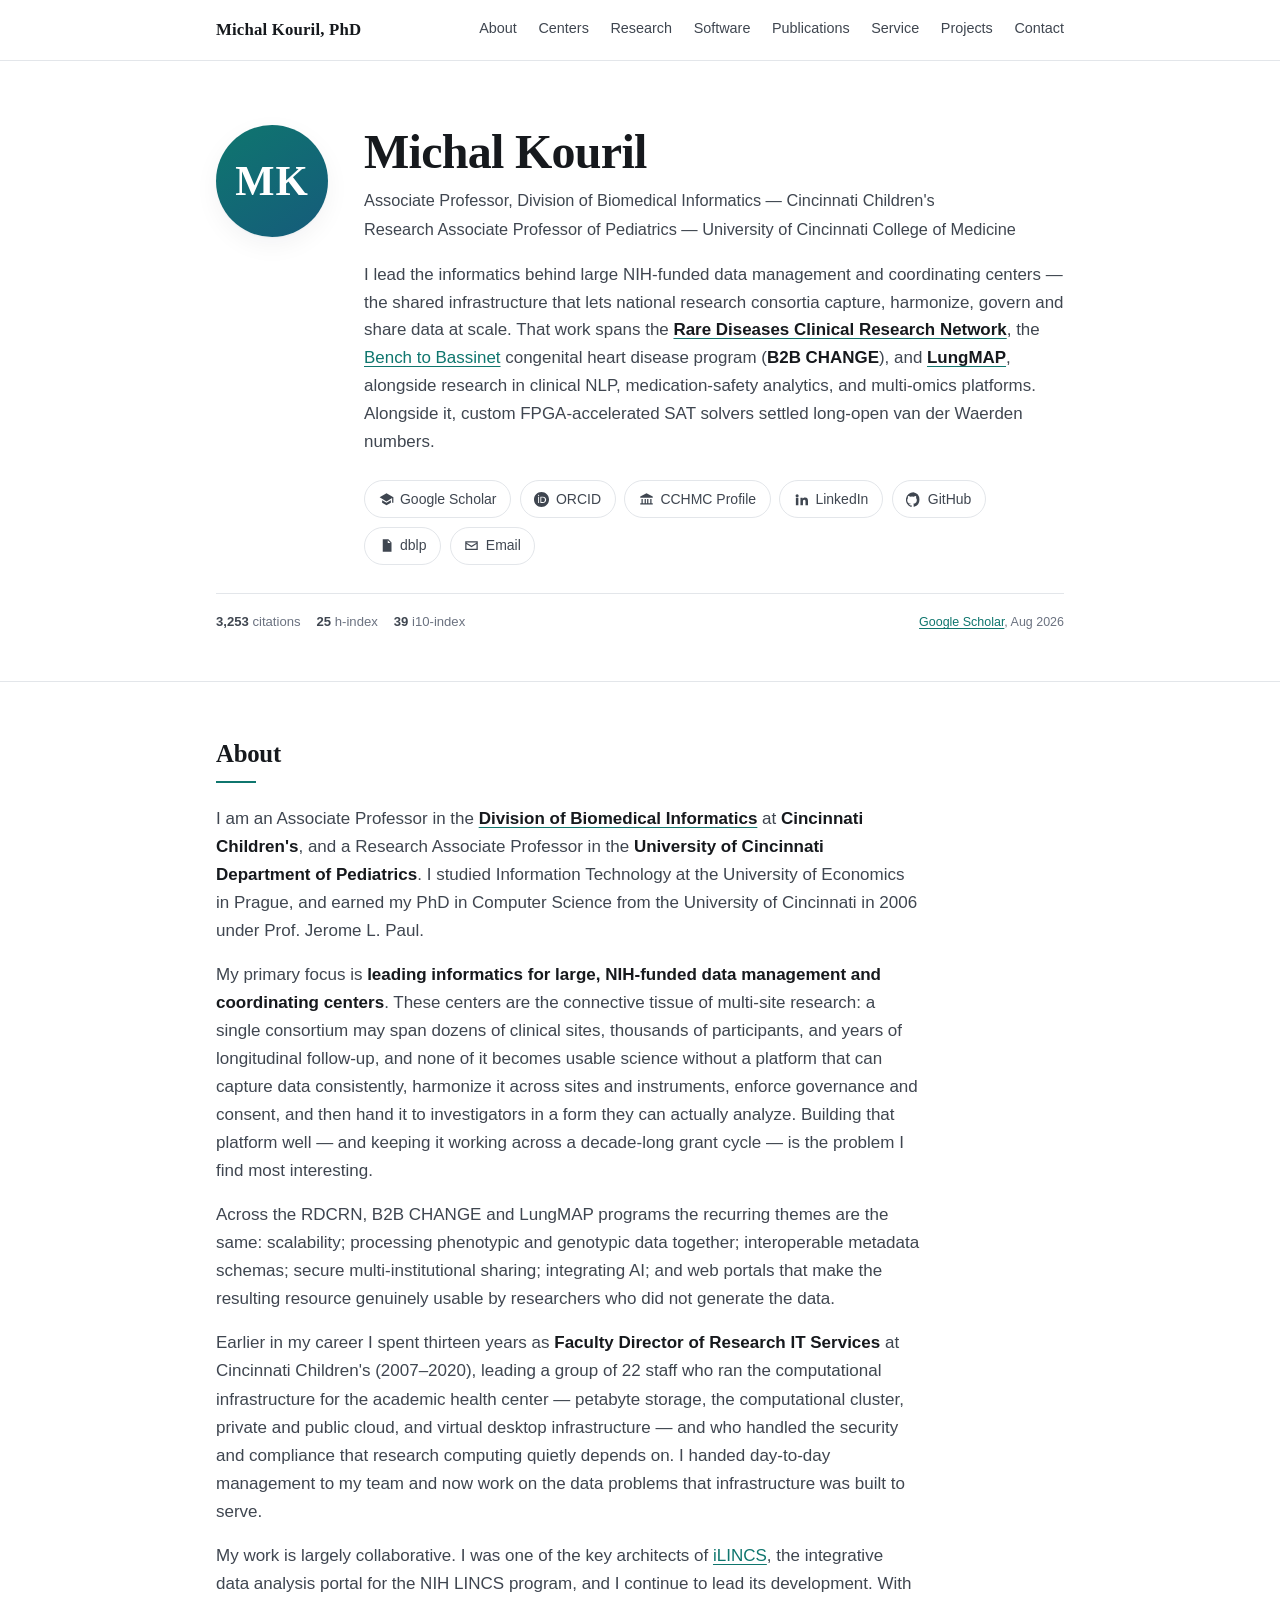
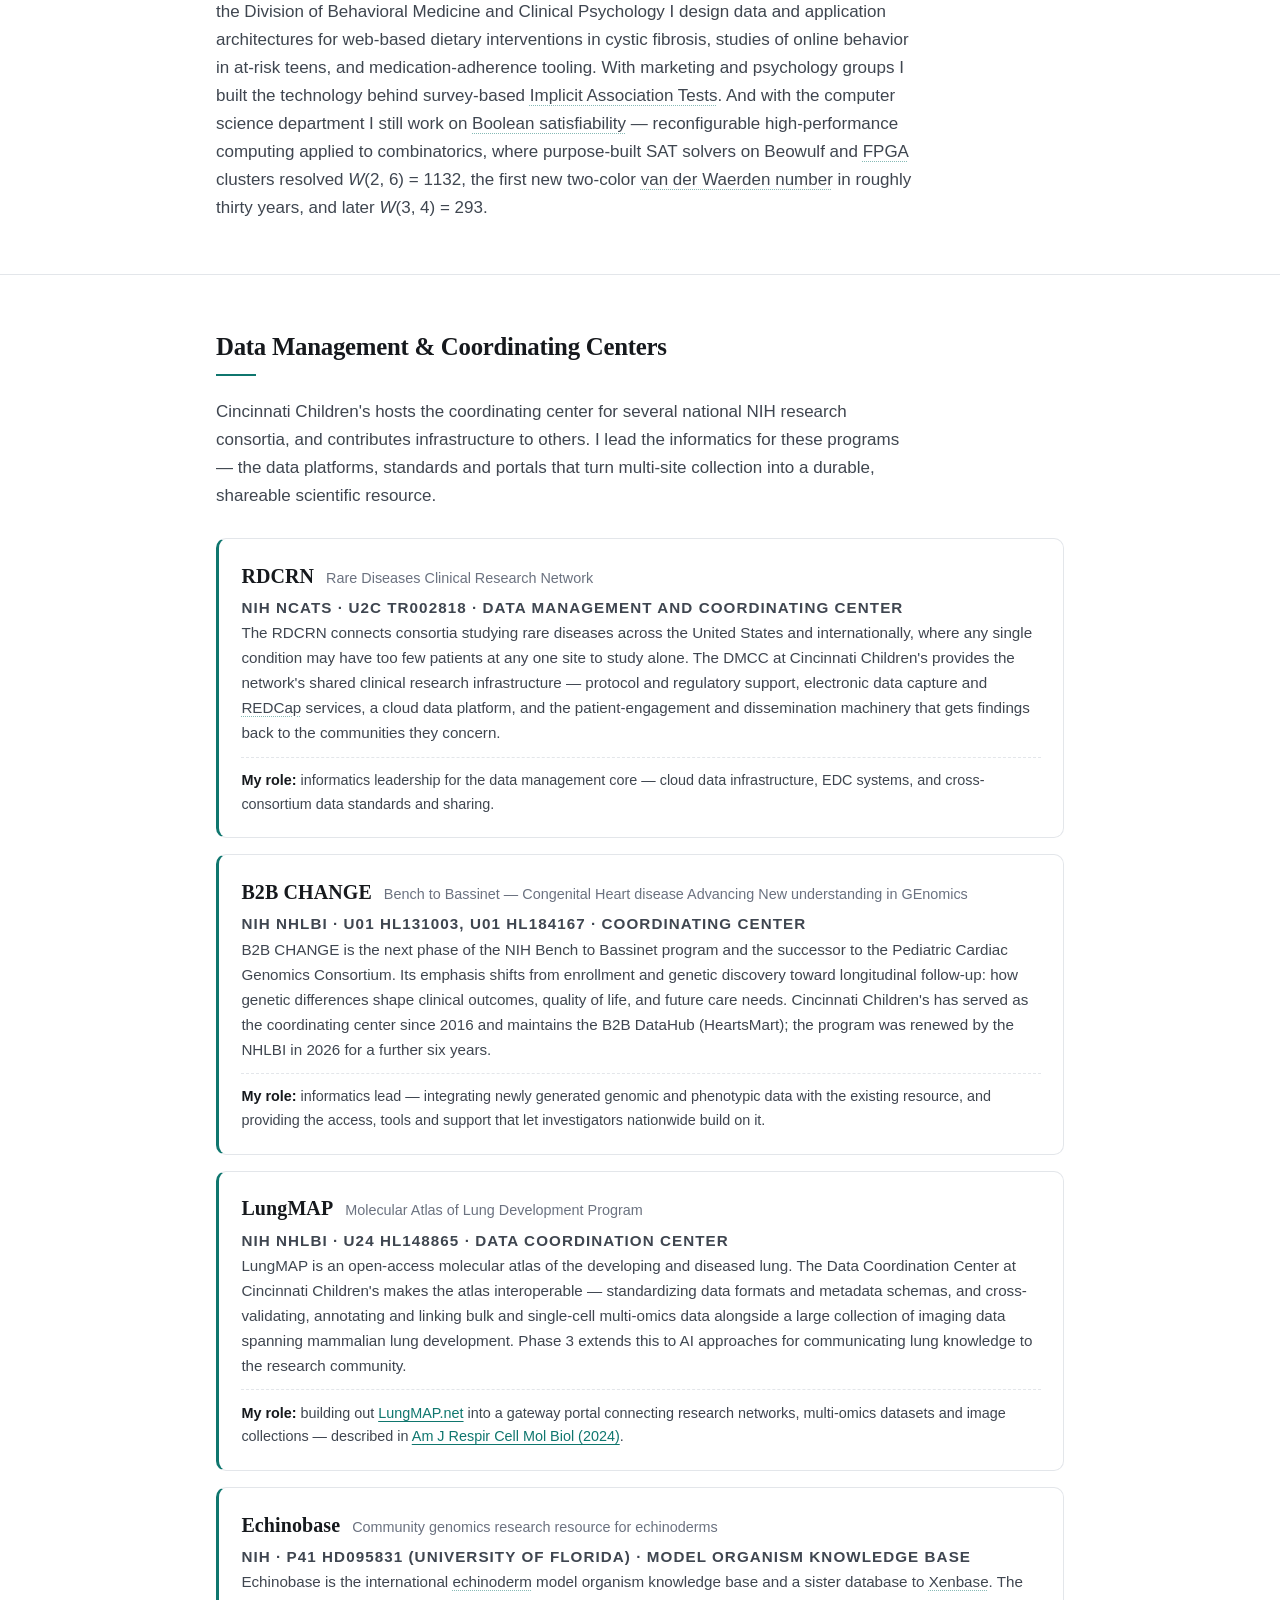
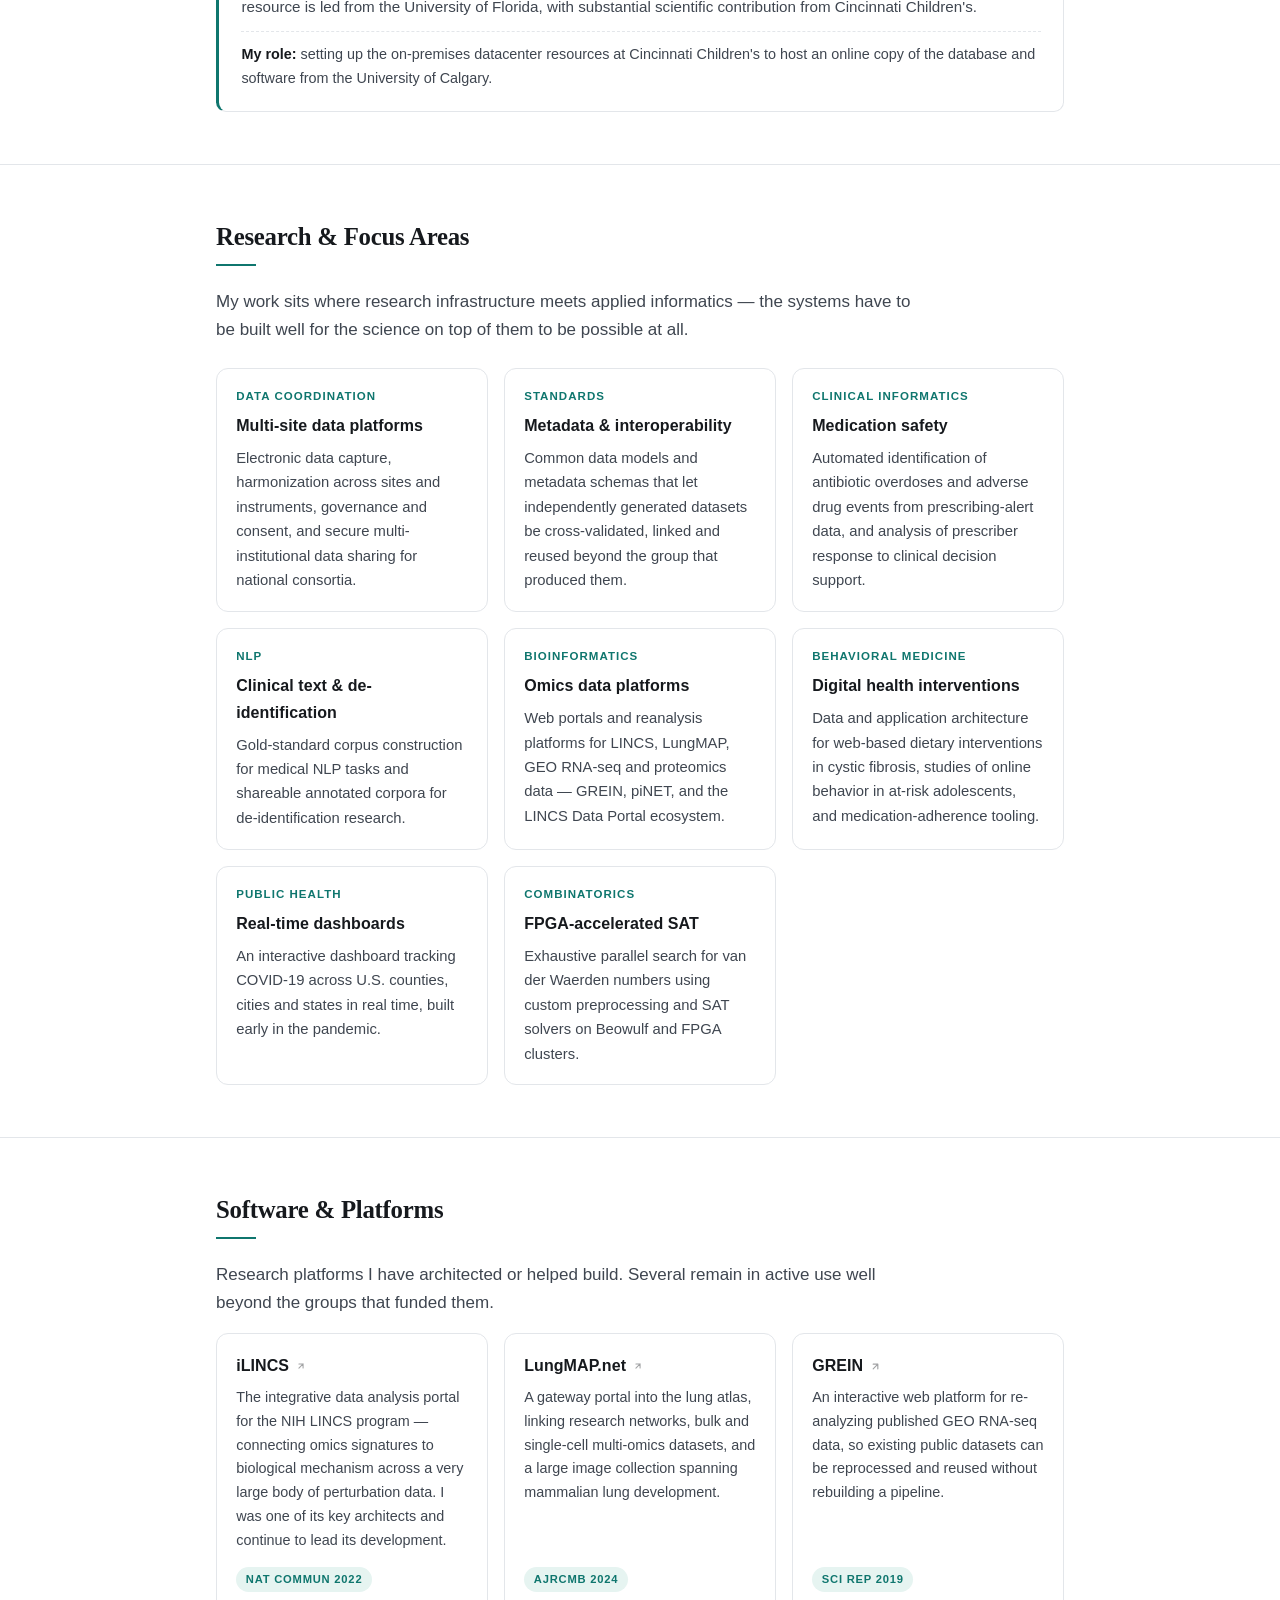
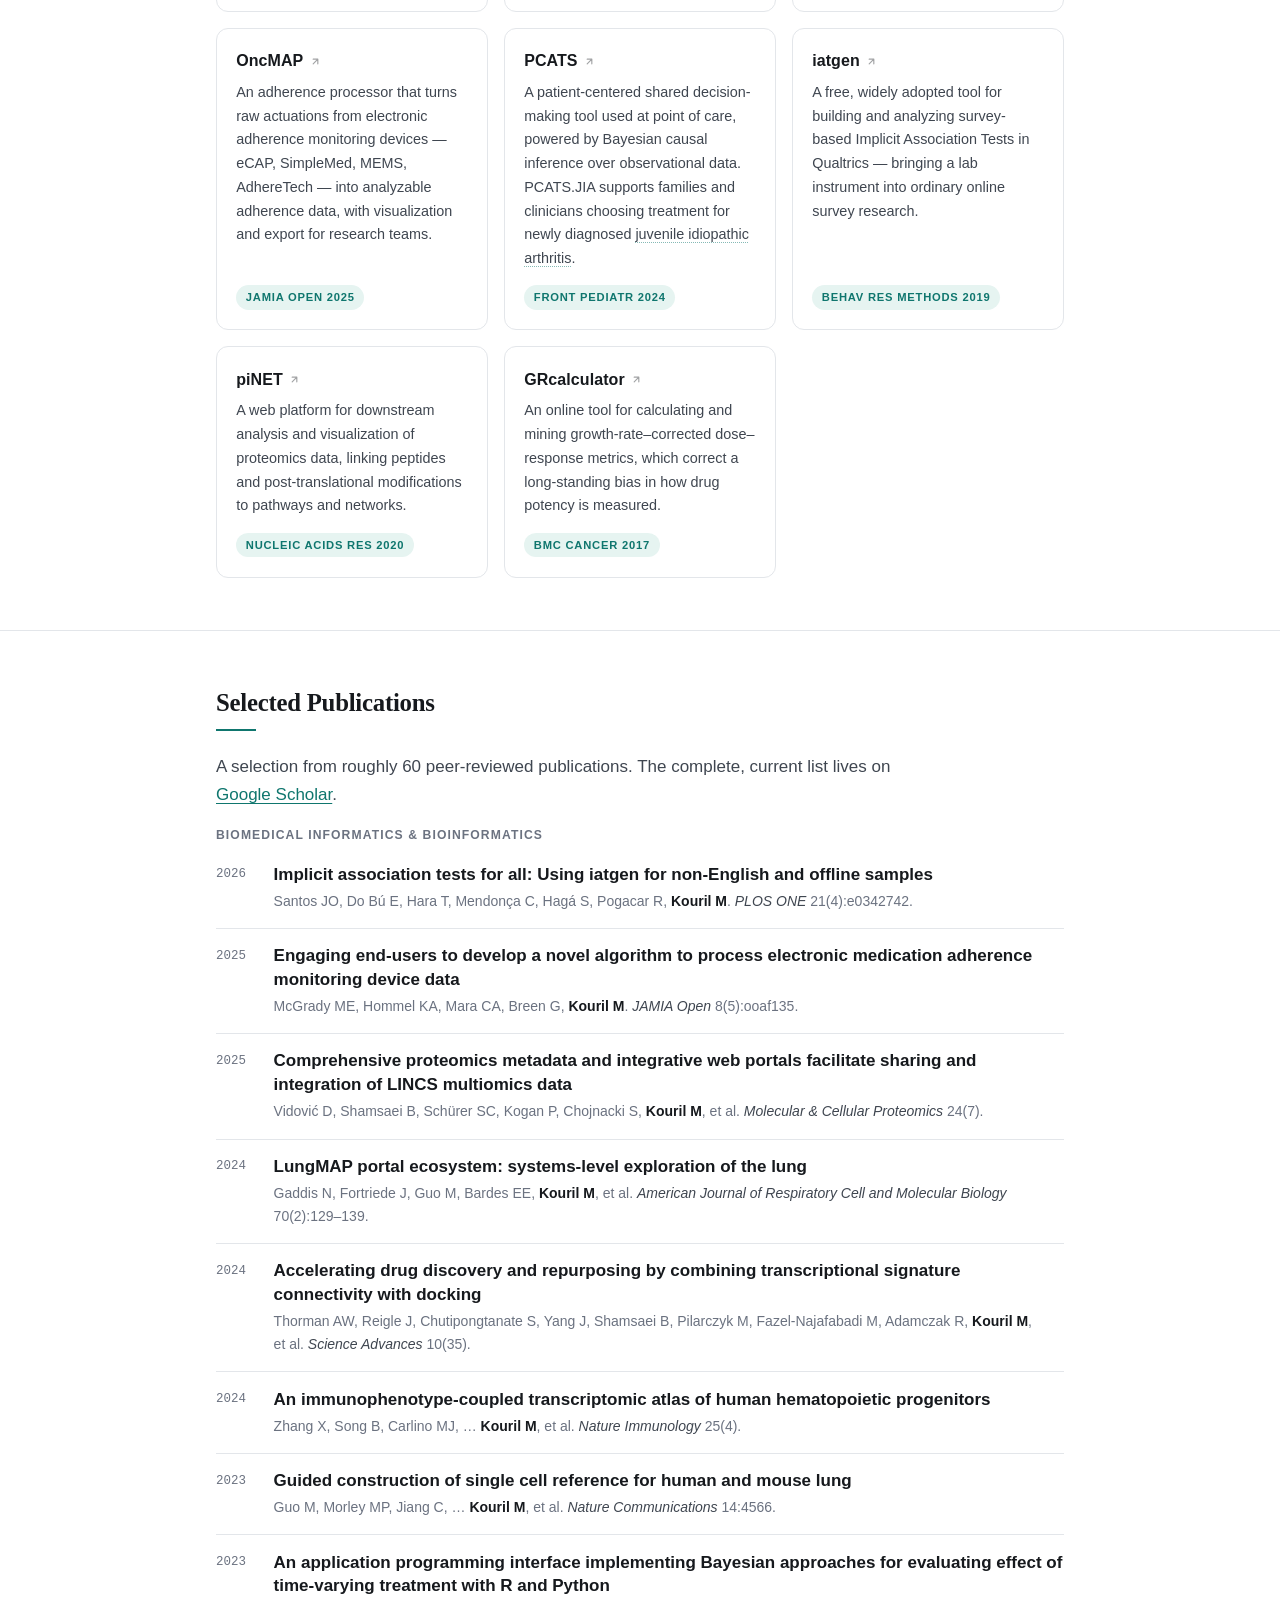
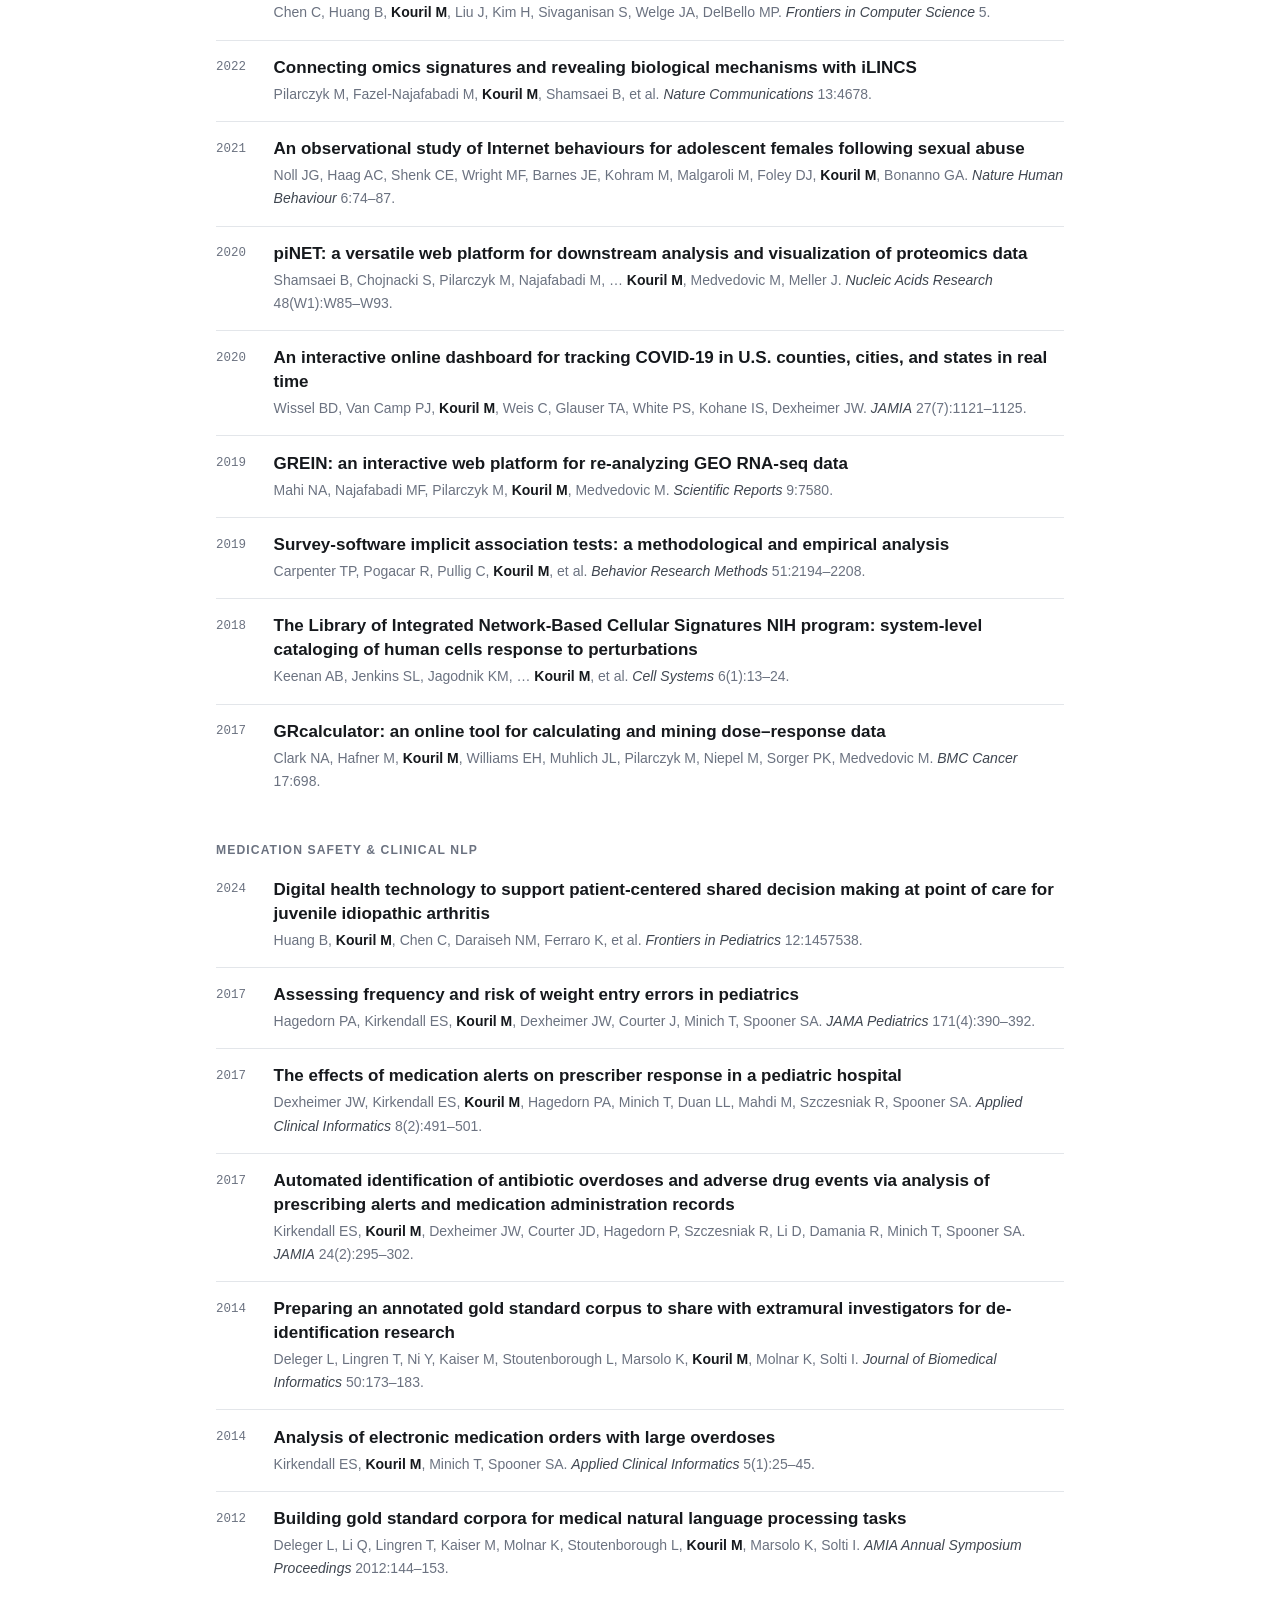
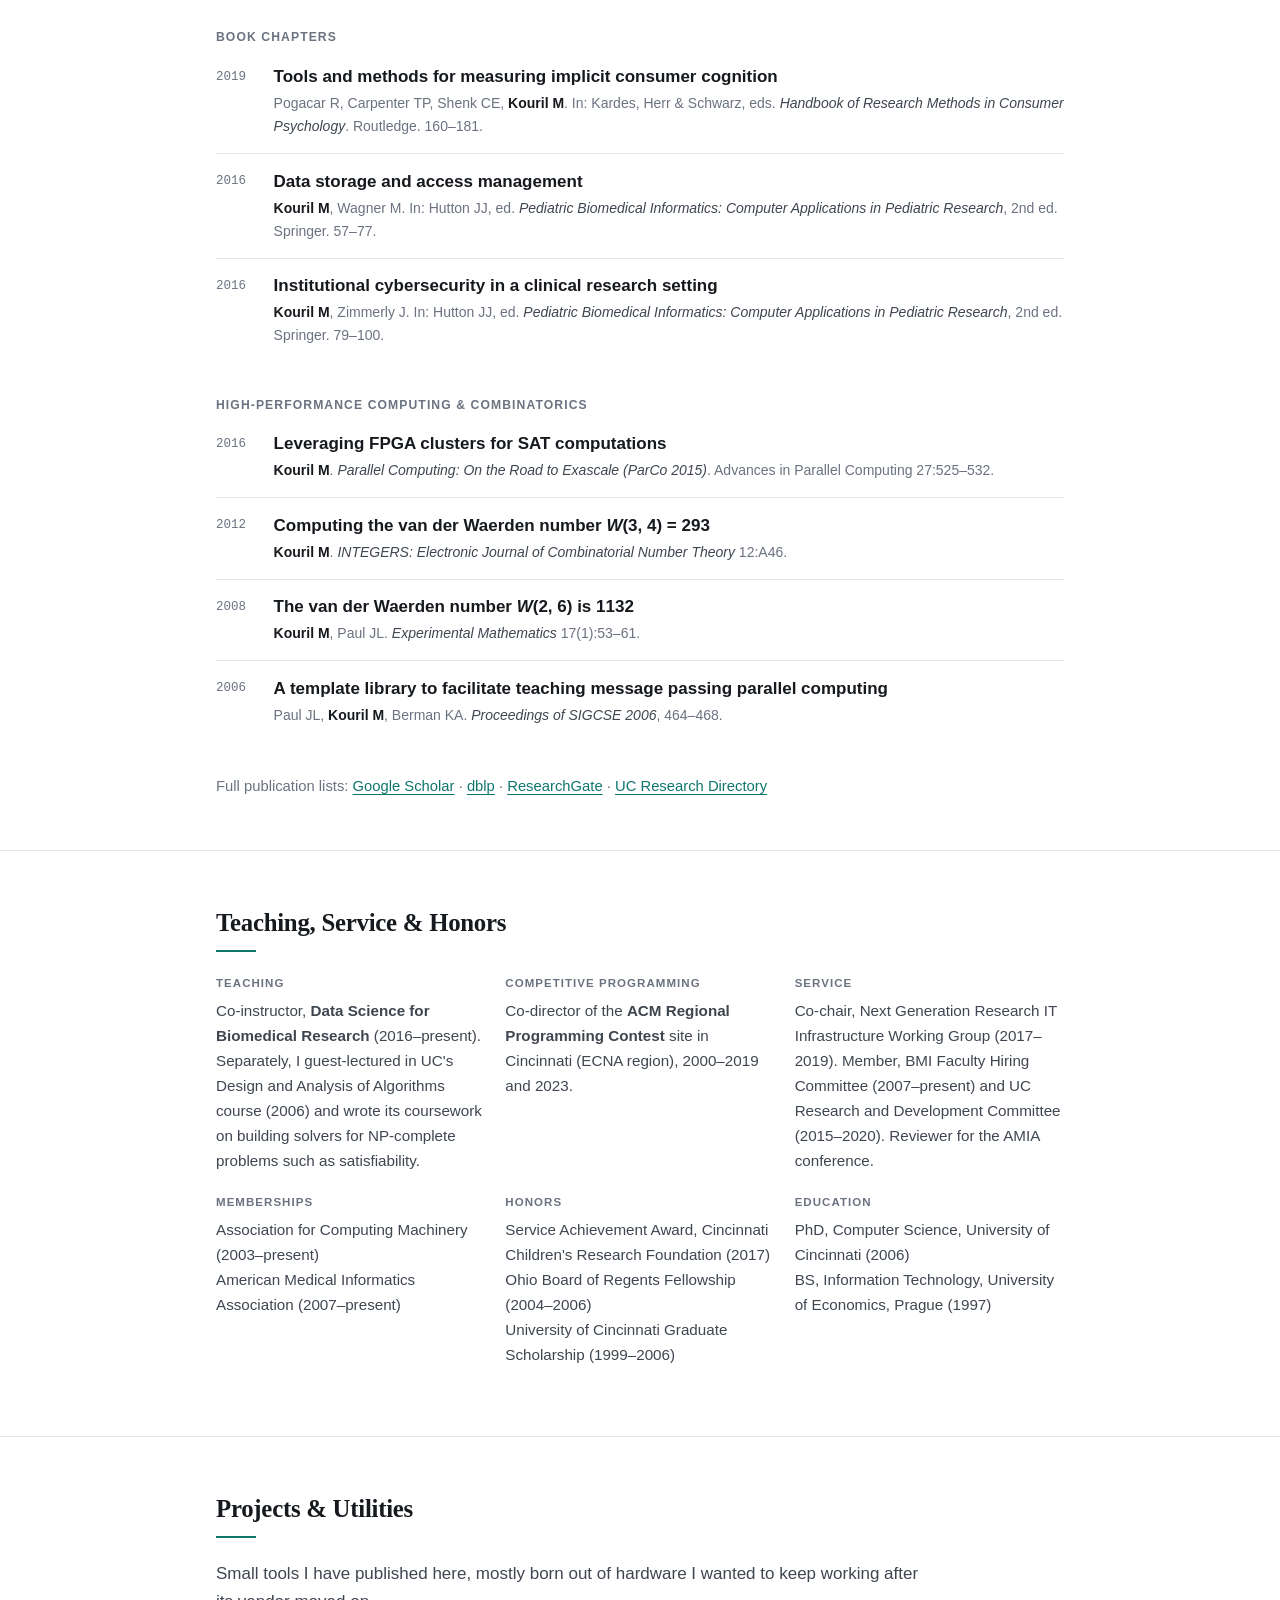
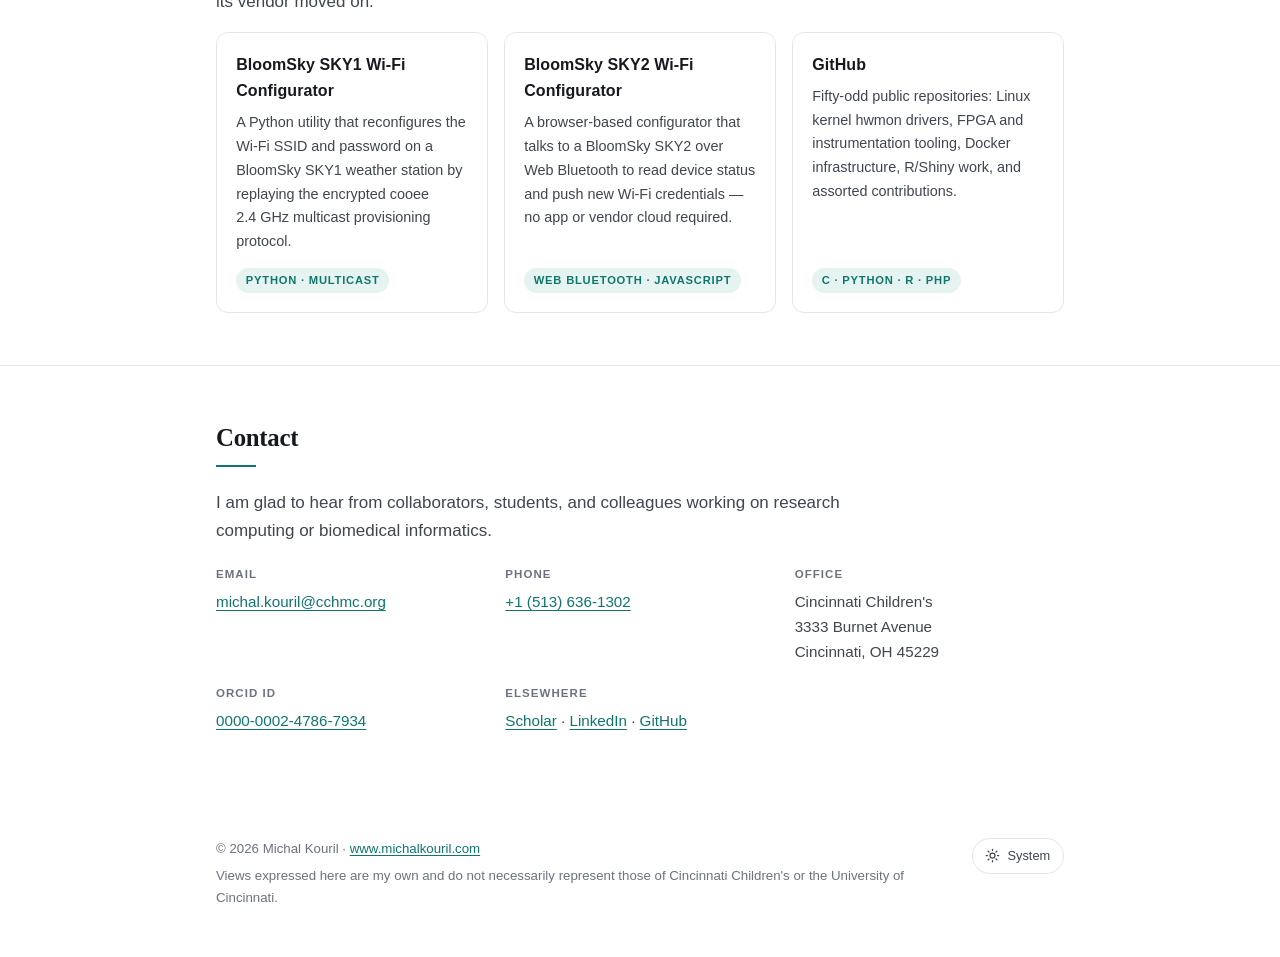
==== commit 0e75f8a7: "B2B: date the coordinating center role, simplify the role line - 'has served as the coordinating cen" ====
--- a/index.html
+++ b/index.html
@@ -497,11 +497,12 @@
           B2B CHANGE is the next phase of the NIH Bench to Bassinet program and the successor to the
           Pediatric Cardiac Genomics Consortium. Its emphasis shifts from enrollment and genetic
           discovery toward longitudinal follow-up: how genetic differences shape clinical outcomes,
-          quality of life, and future care needs. Cincinnati Children's serves as the coordinating
-          center, and the program was renewed by the NHLBI in 2026 for a further six years.
+          quality of life, and future care needs. Cincinnati Children's has served as the
+          coordinating center since 2016 and maintains the B2B DataHub (HeartsMart); the program was
+          renewed by the NHLBI in 2026 for a further six years.
         </p>
         <p class="role">
-          <b>My role:</b> informatics lead for the B2B DataHub (HeartsMart) — integrating newly
+          <b>My role:</b> informatics lead — integrating newly
           generated genomic and phenotypic data with the existing resource, and providing the access,
           tools and support that let investigators nationwide build on it.
         </p>
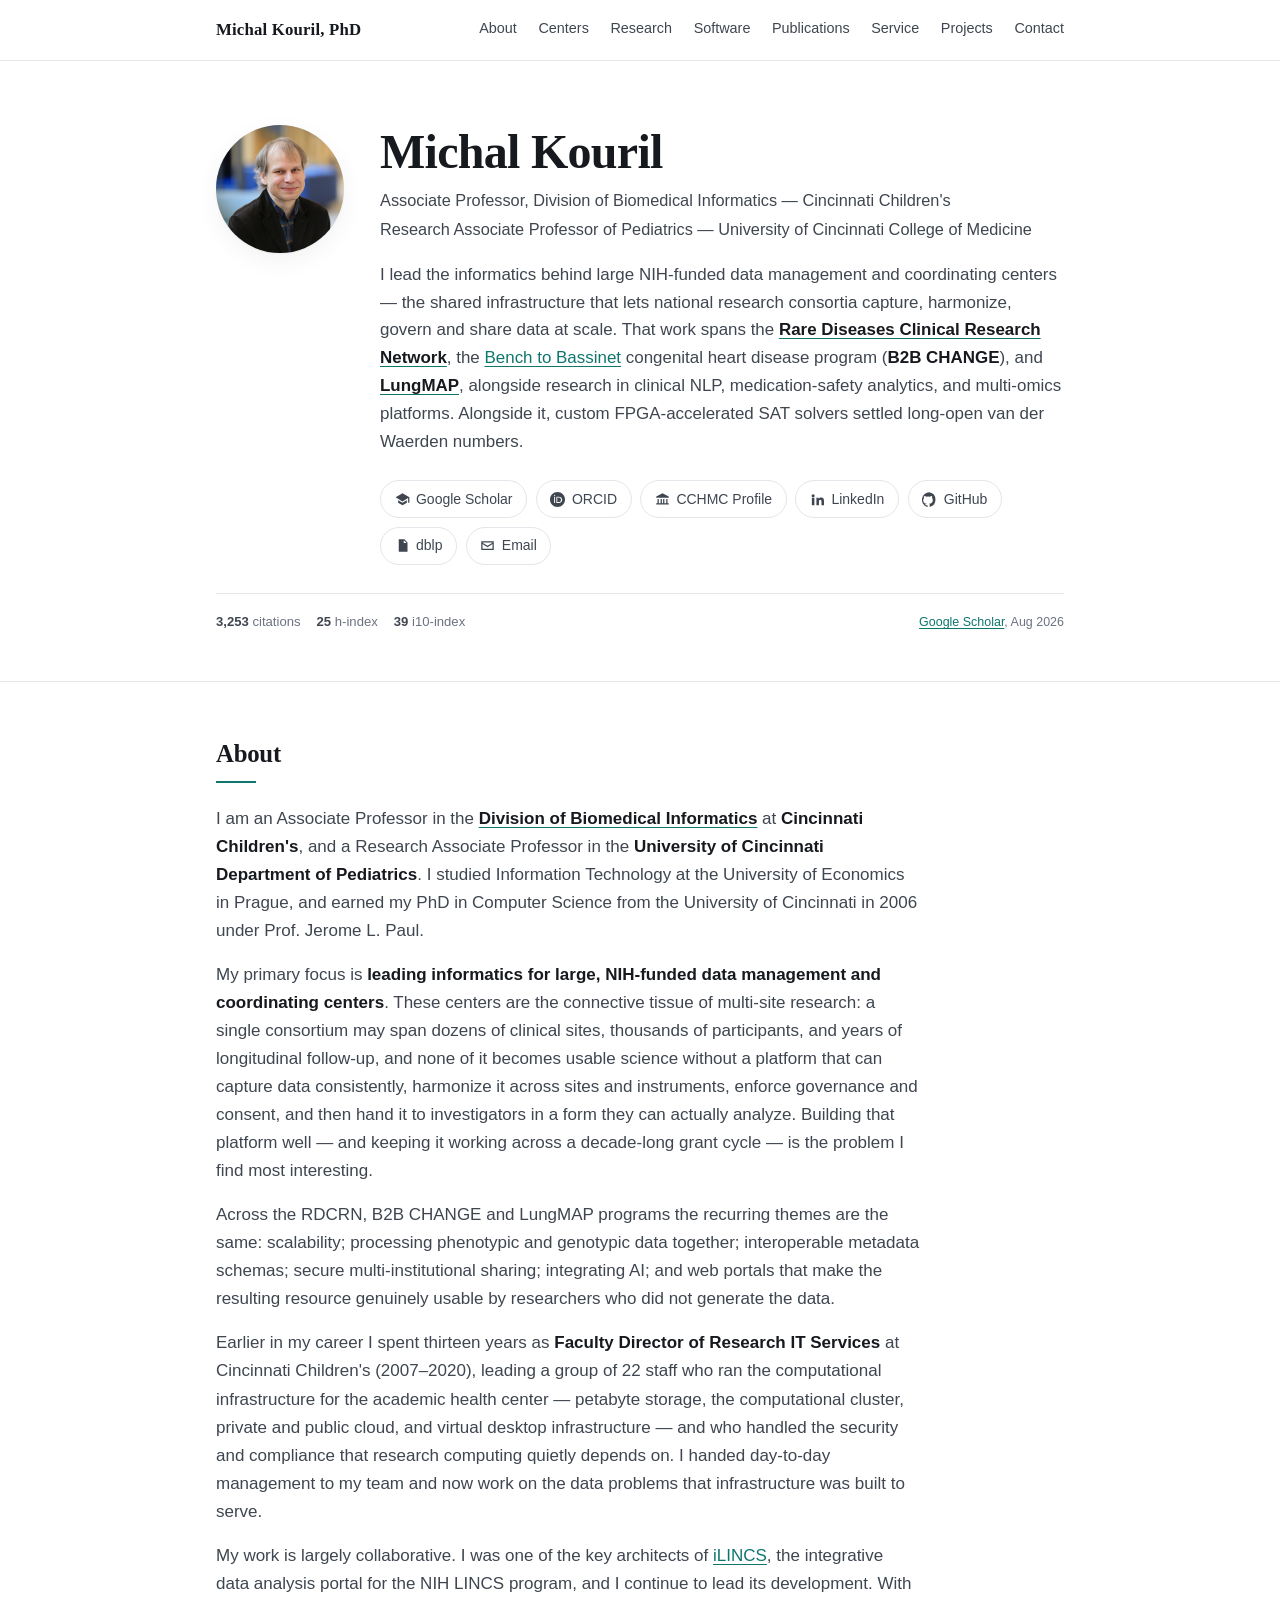
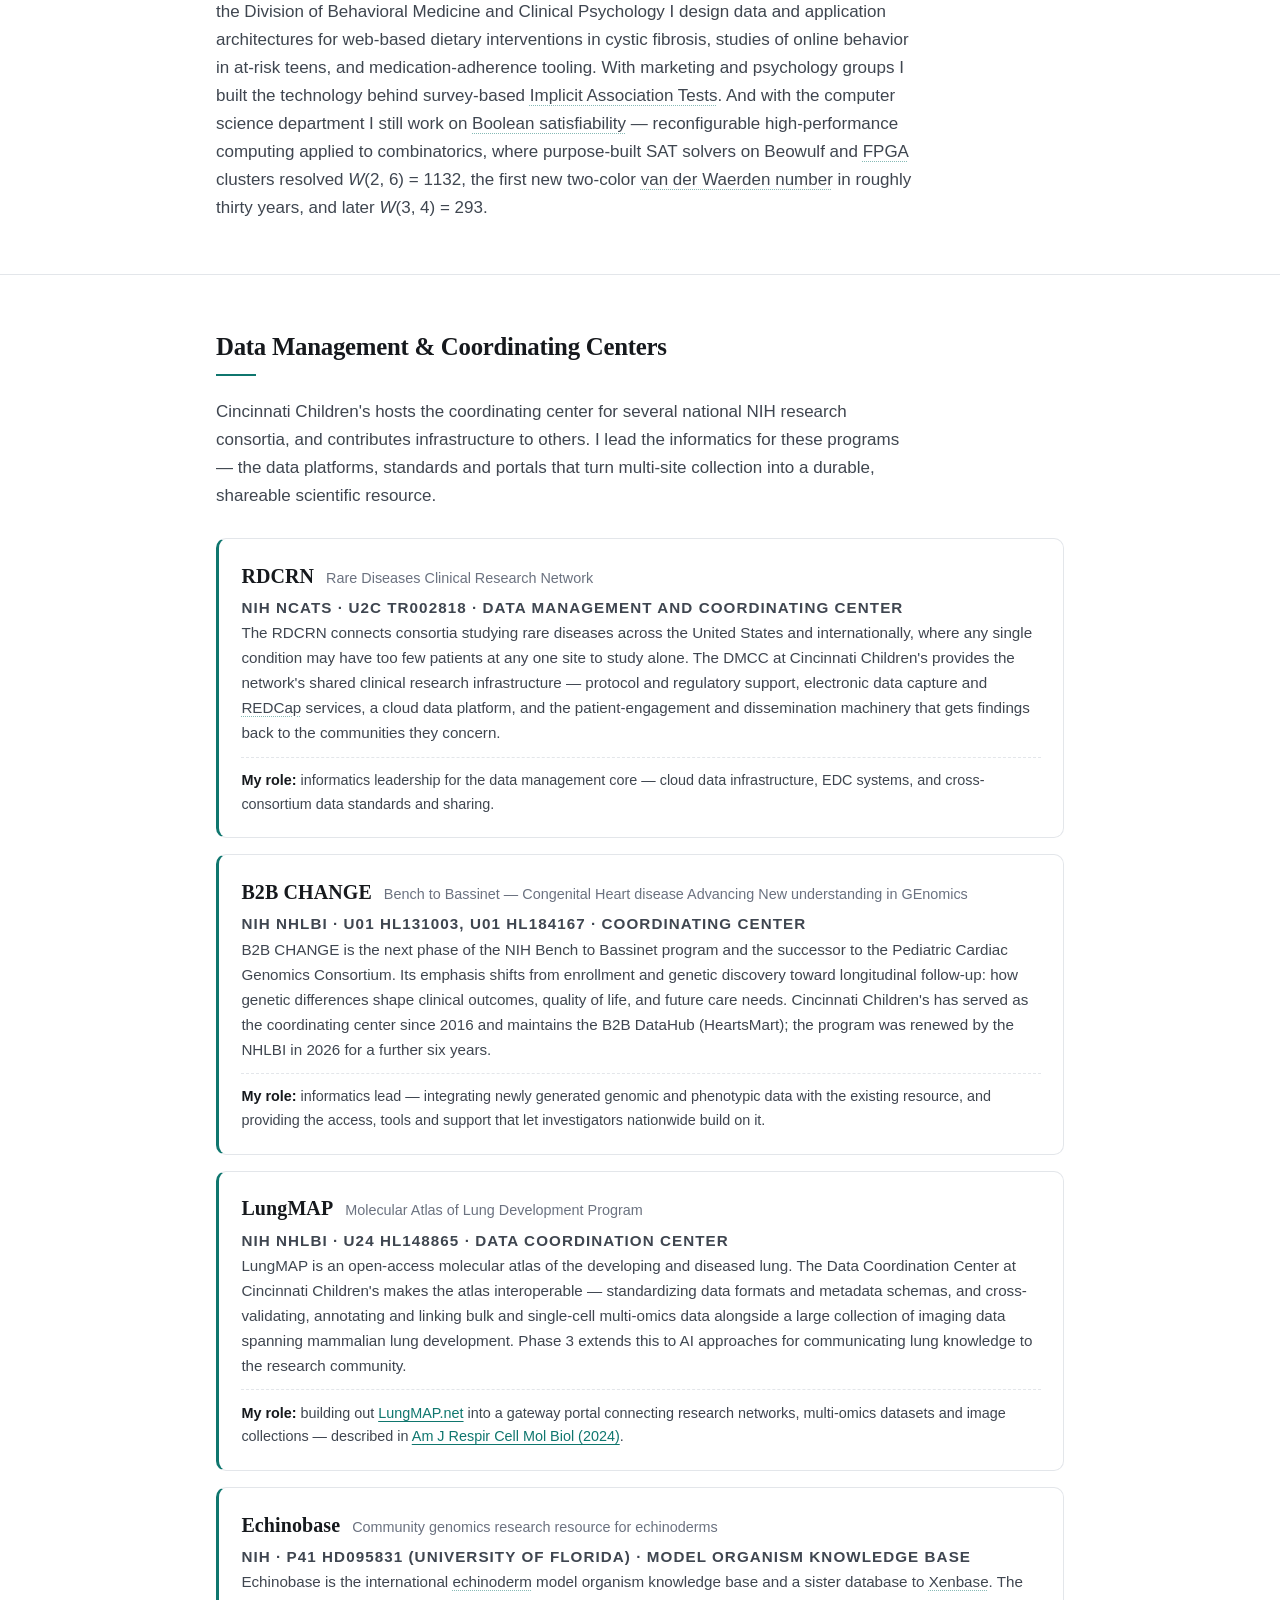
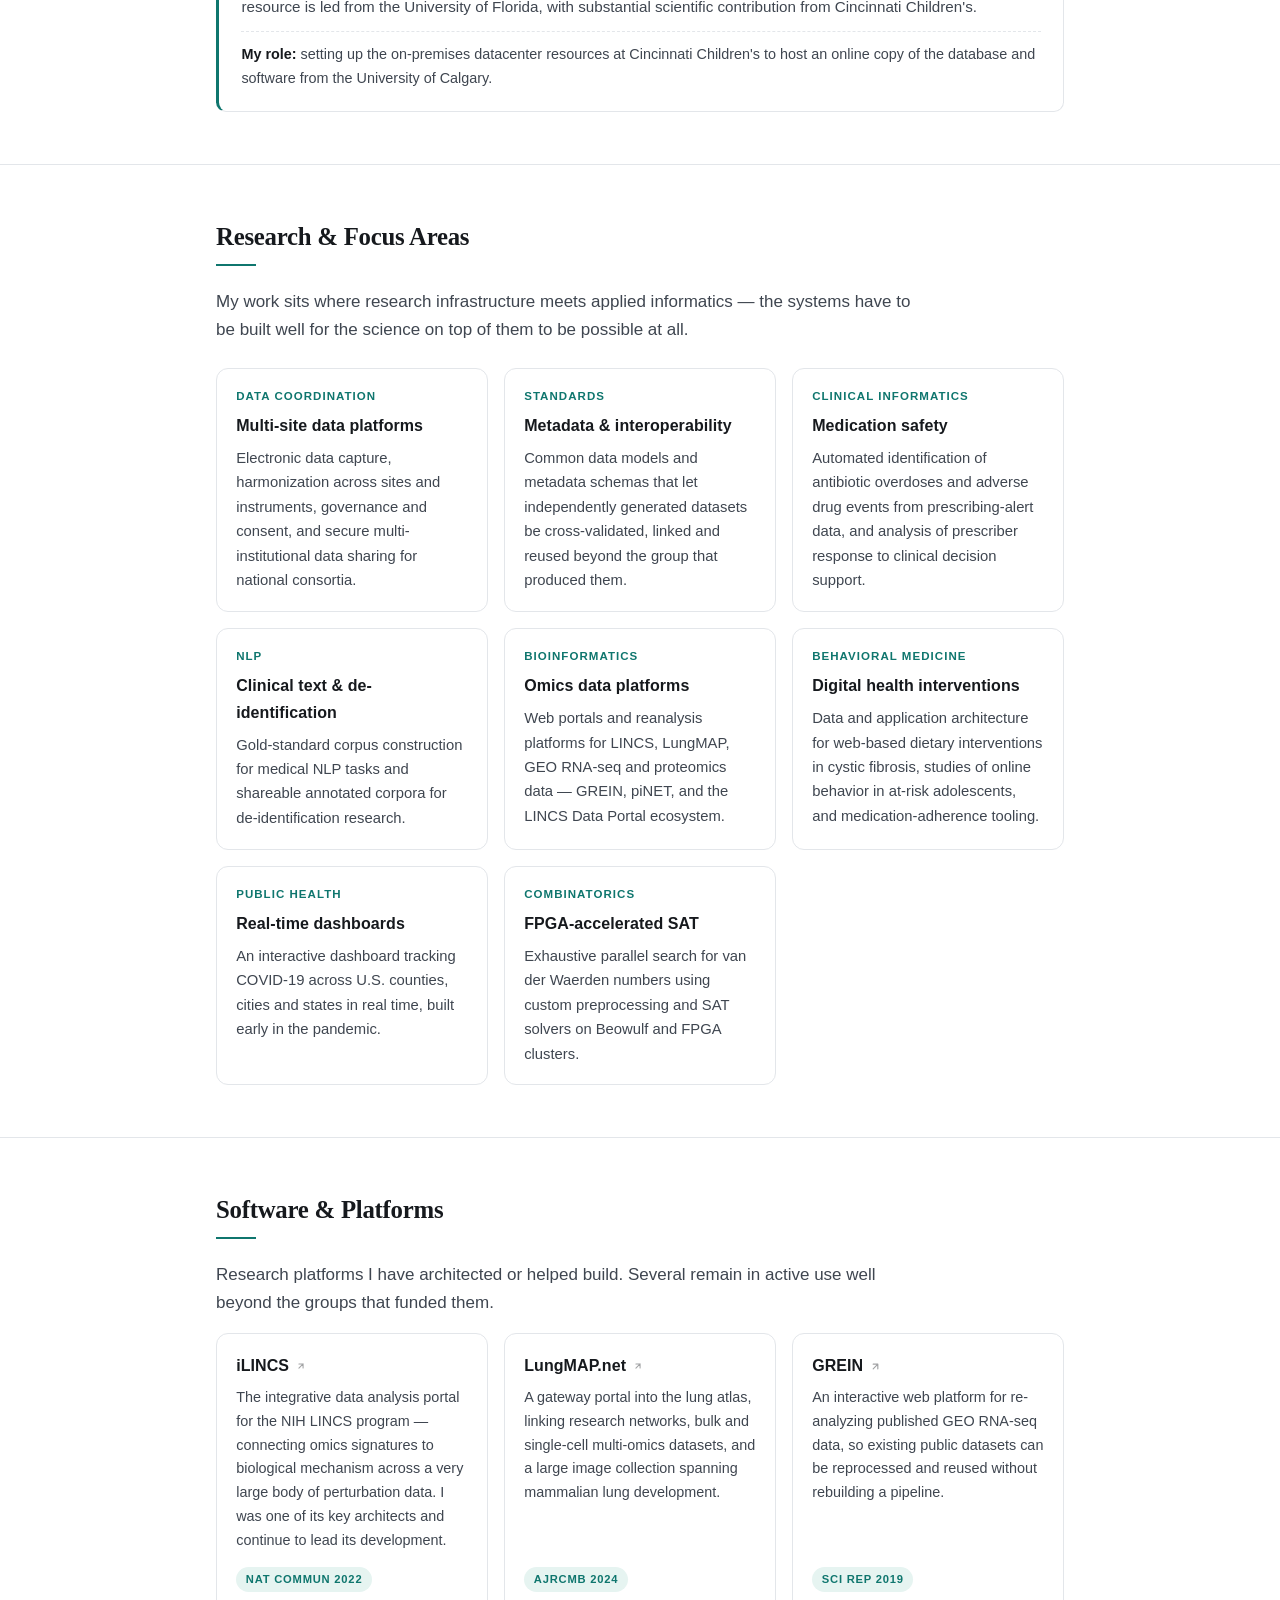
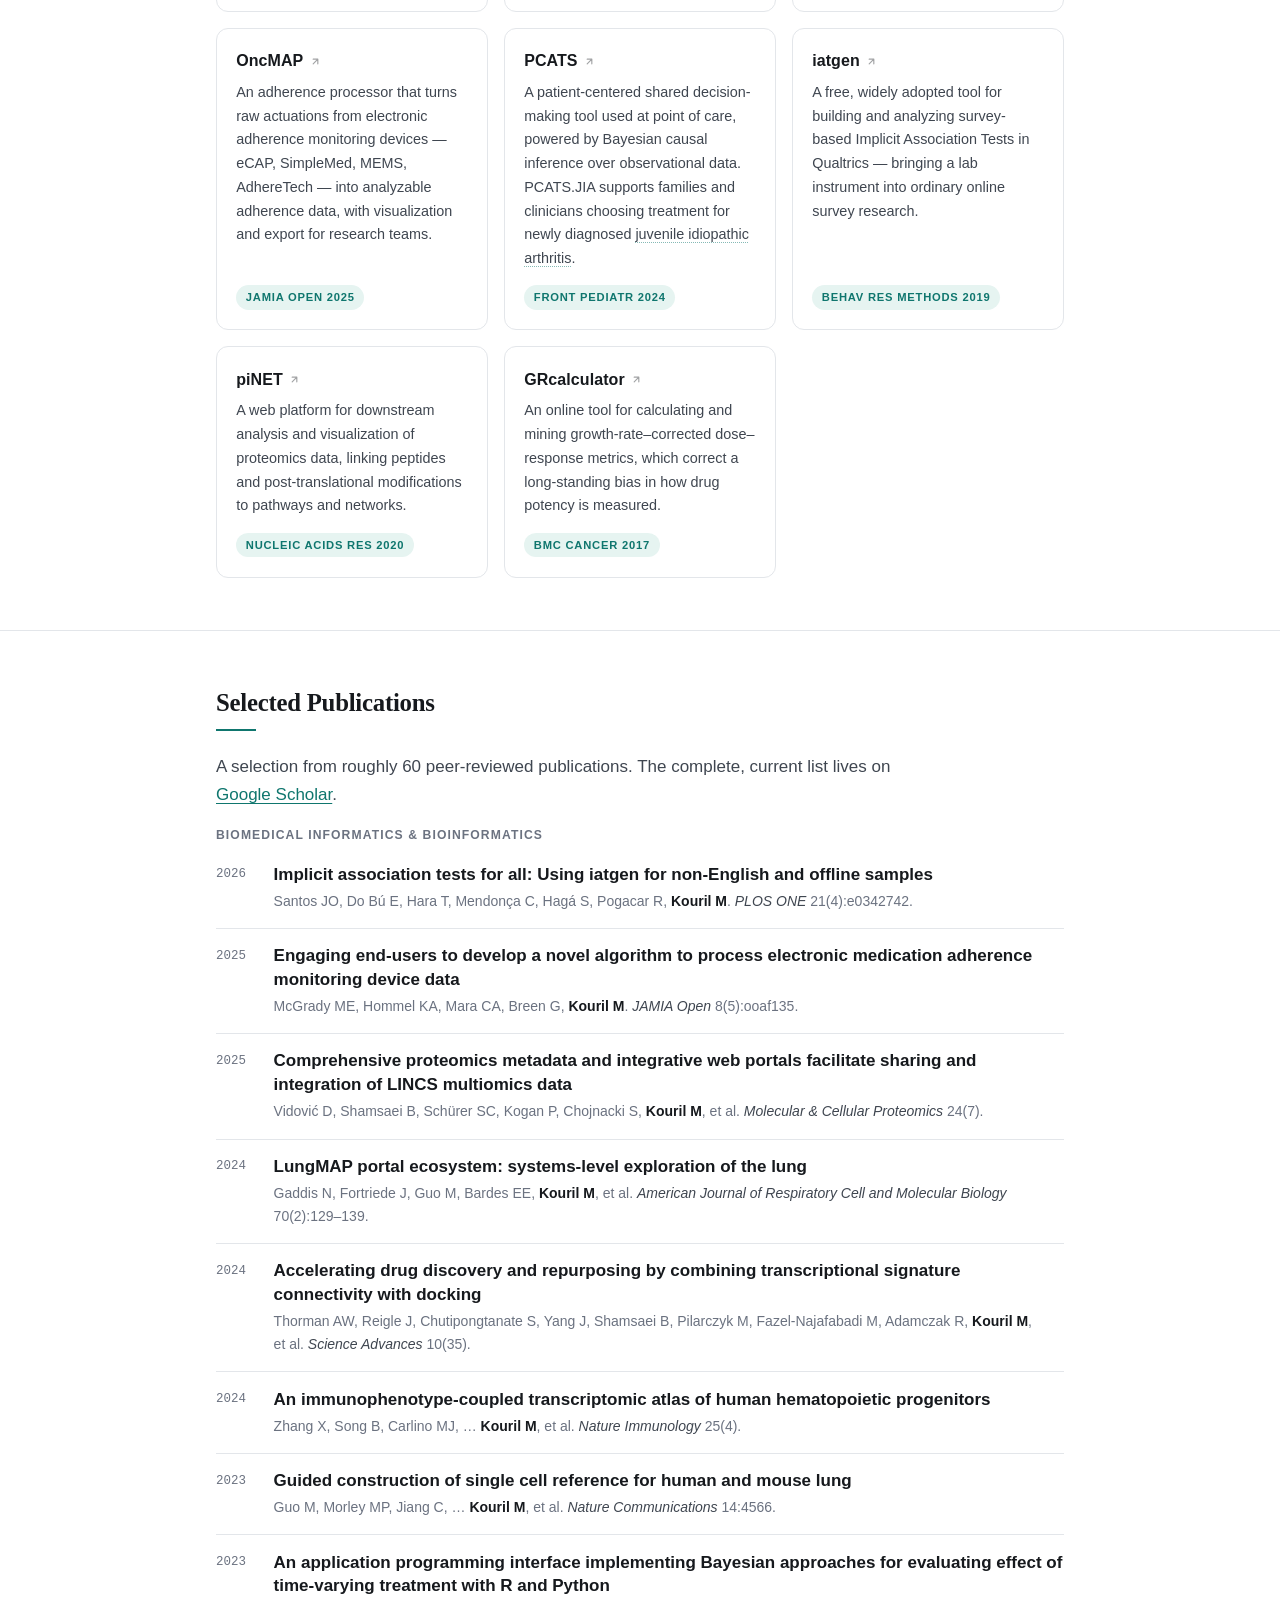
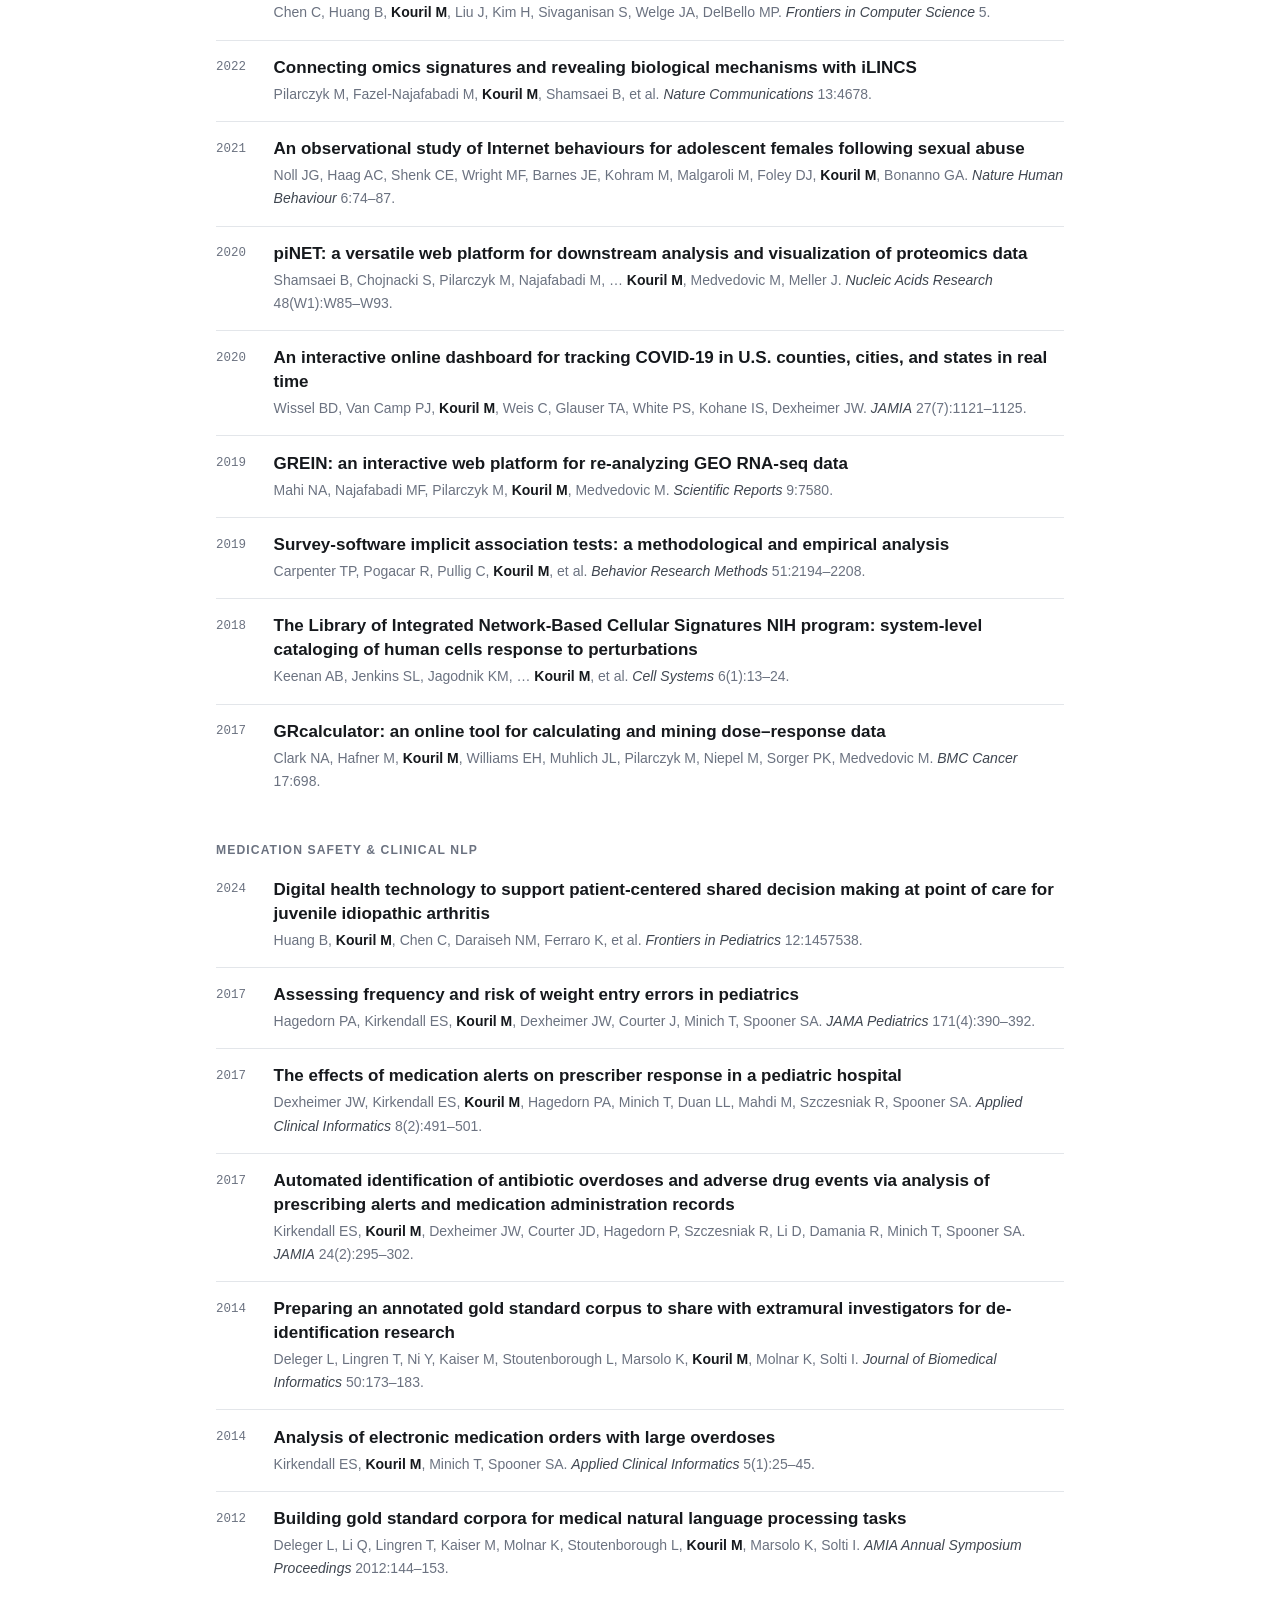
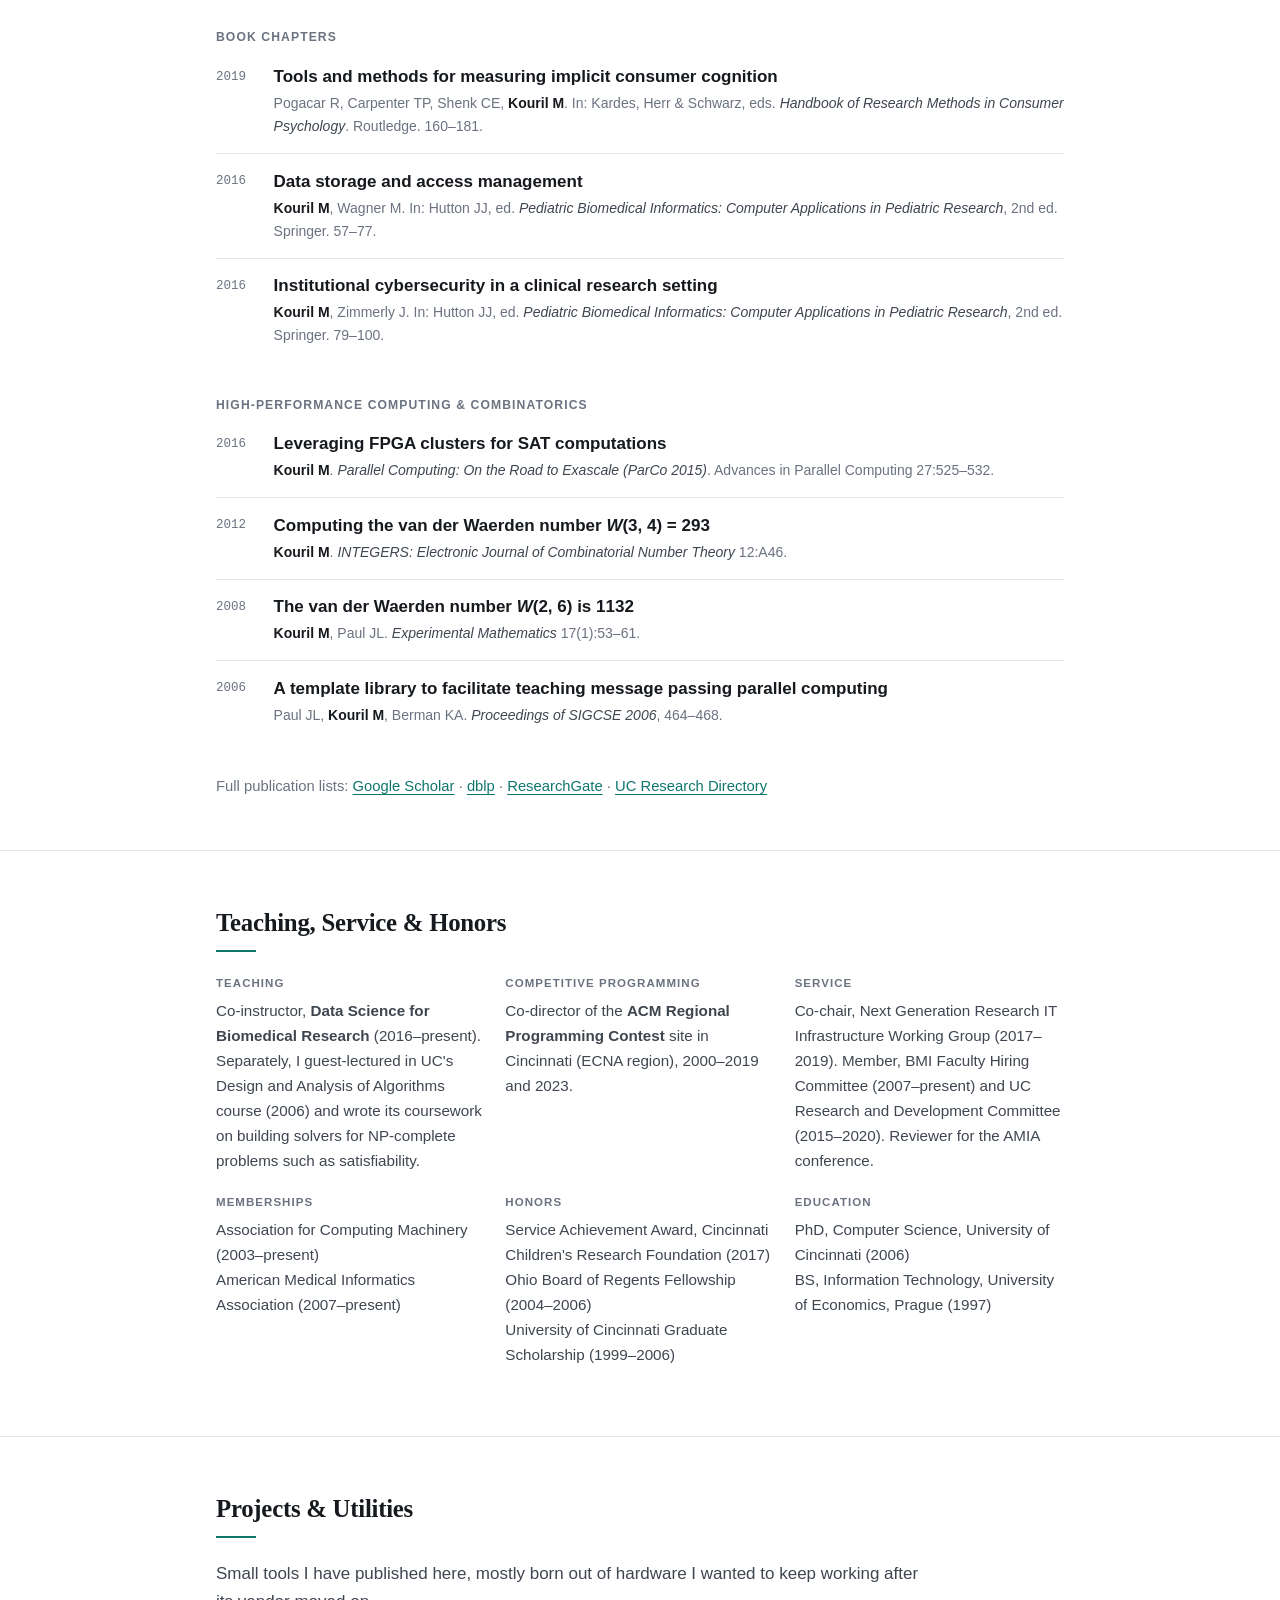
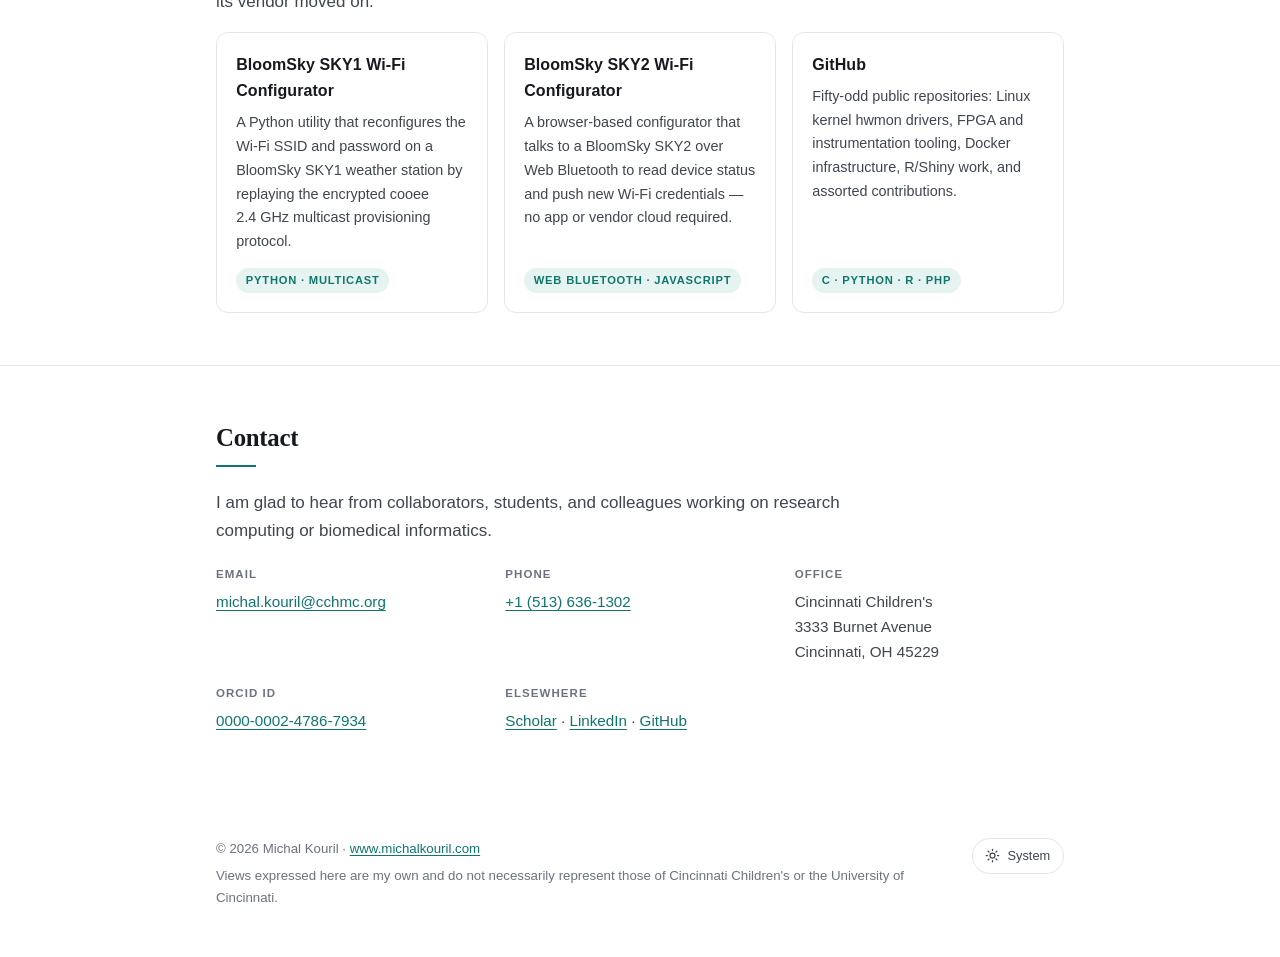
==== commit 3540d9c4: "Add headshot in place of the monogram Official Cincinnati Children's portrait from the CCHMC bio pag" ====
--- a/index.html
+++ b/index.html
@@ -3,6 +3,17 @@
 <head>
 <meta charset="utf-8">
 <meta name="viewport" content="width=device-width, initial-scale=1">
+
+<!-- Google tag (gtag.js) -->
+<script async src="https://www.googletagmanager.com/gtag/js?id=G-EXQ239F3QH"></script>
+<script>
+  window.dataLayer = window.dataLayer || [];
+  function gtag(){dataLayer.push(arguments);}
+  gtag('js', new Date());
+
+  gtag('config', 'G-EXQ239F3QH');
+</script>
+
 <title>Michal Kouril, PhD — Biomedical Informatics &amp; Research Data Coordination</title>
 <meta name="description" content="Michal Kouril, PhD — Associate Professor in the Division of Biomedical Informatics at Cincinnati Children's, and Research Associate Professor in the Department of Pediatrics at the University of Cincinnati. Leads informatics for NIH data management and coordinating centers including RDCRN, B2B CHANGE, and LungMAP.">
 <meta name="author" content="Michal Kouril">
@@ -141,15 +152,12 @@
   /* ---------- hero ---------- */
   header.hero{padding:4rem 0 3rem;border-bottom:1px solid var(--rule)}
   .hero-grid{display:flex;gap:2.25rem;align-items:flex-start}
-  .monogram{
-    flex:none;width:112px;height:112px;border-radius:50%;
-    background:linear-gradient(145deg,var(--accent),color-mix(in srgb,var(--accent) 55%, #1e3a8a));
-    color:#fff;display:grid;place-items:center;
-    font-family:var(--serif);font-size:2.6rem;font-weight:700;letter-spacing:.02em;
+  .portrait{
+    flex:none;width:128px;height:128px;border-radius:50%;
+    object-fit:cover;object-position:50% 22%;
     box-shadow:var(--shadow);
-  }
-  @media (prefers-color-scheme:dark){ :root:not([data-theme="light"]) .monogram{color:#07110f} }
-  :root[data-theme="dark"] .monogram{color:#07110f}
+    background:var(--bg-soft);
+  }
   h1{
     font-family:var(--serif);font-size:clamp(2.1rem,5.5vw,3rem);line-height:1.12;
     margin:0 0 .5rem;letter-spacing:-.015em;font-weight:700;
@@ -172,7 +180,7 @@
   .links svg{width:15px;height:15px;flex:none}
   @media (max-width:640px){
     .hero-grid{flex-direction:column;gap:1.5rem}
-    .monogram{width:84px;height:84px;font-size:2rem}
+    .portrait{width:96px;height:96px}
     header.hero{padding:2.75rem 0 2.25rem}
   }
 
@@ -359,7 +367,8 @@
 <header class="hero" id="top">
   <div class="wrap">
     <div class="hero-grid">
-      <div class="monogram" aria-hidden="true">MK</div>
+      <img class="portrait" src="portrait.jpg" width="512" height="512"
+           alt="Michal Kouril" fetchpriority="high">
       <div>
         <h1>Michal Kouril</h1>
         <p class="roles">
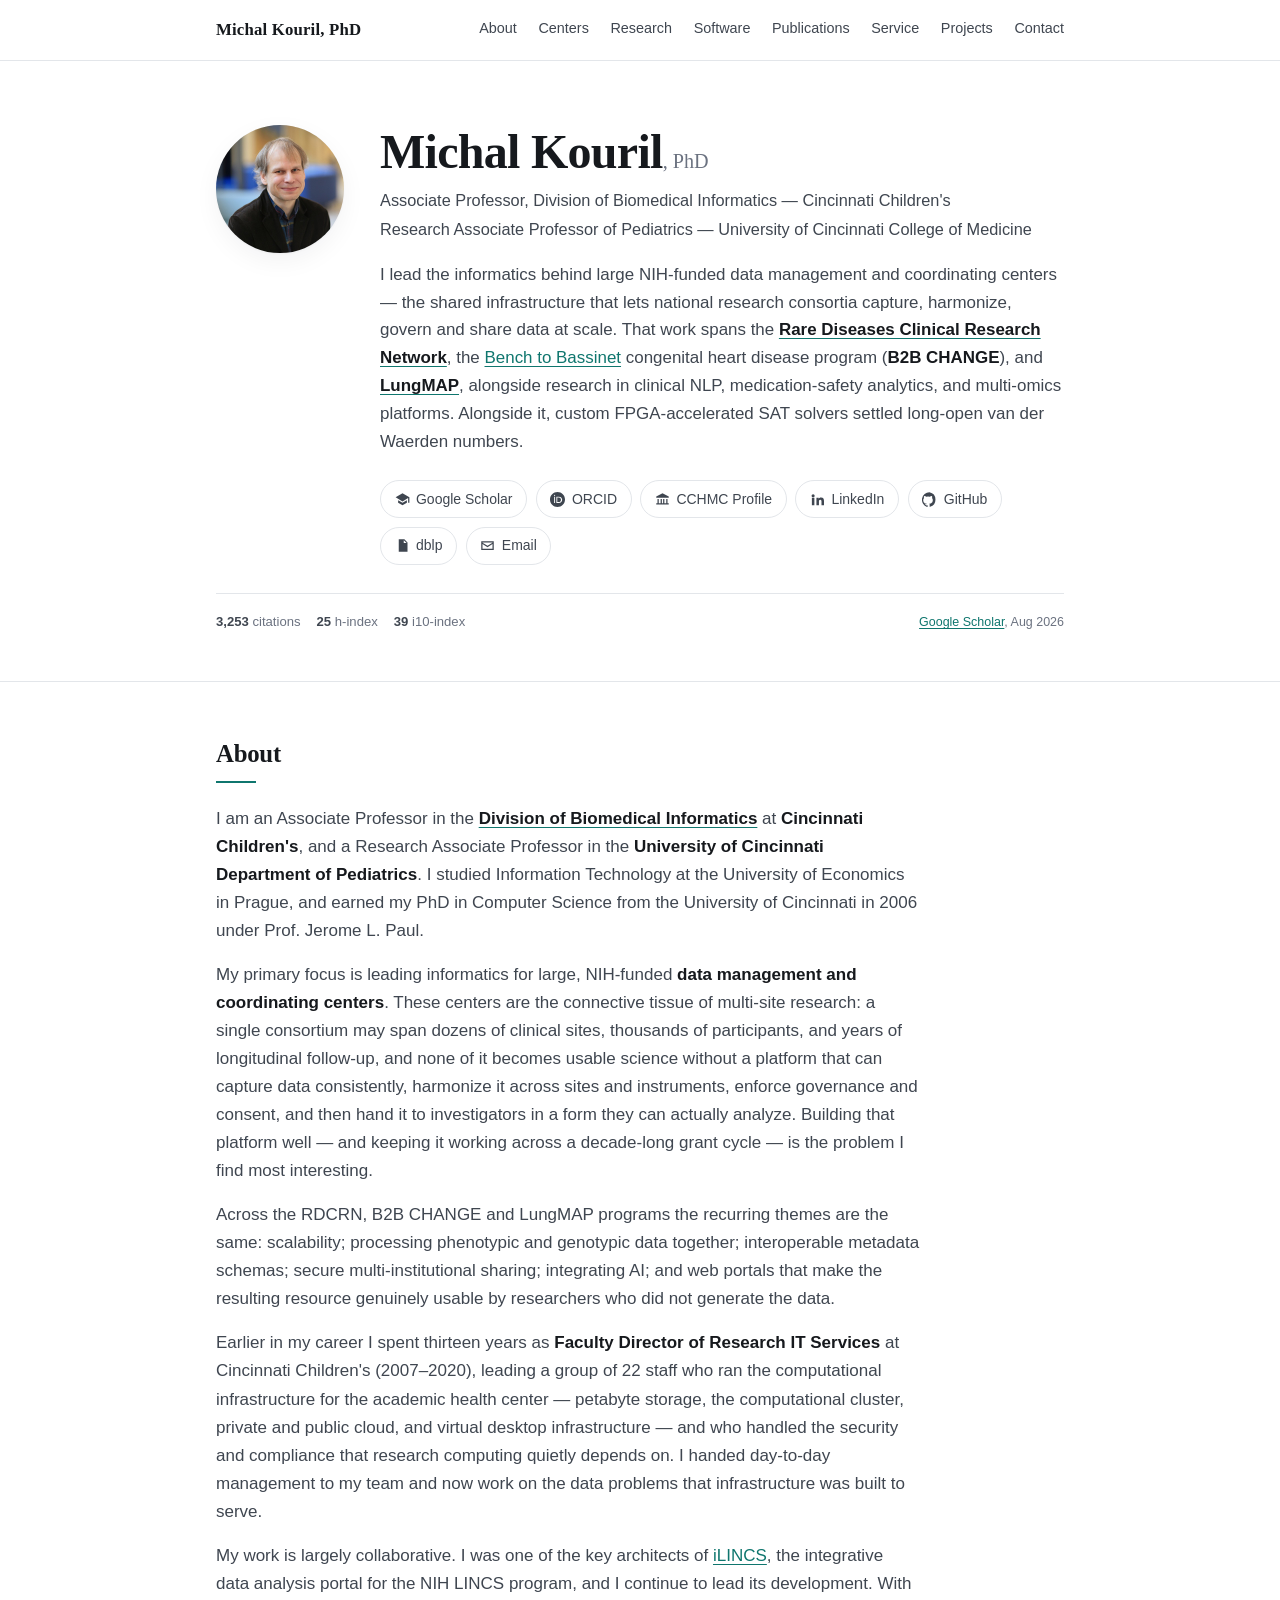
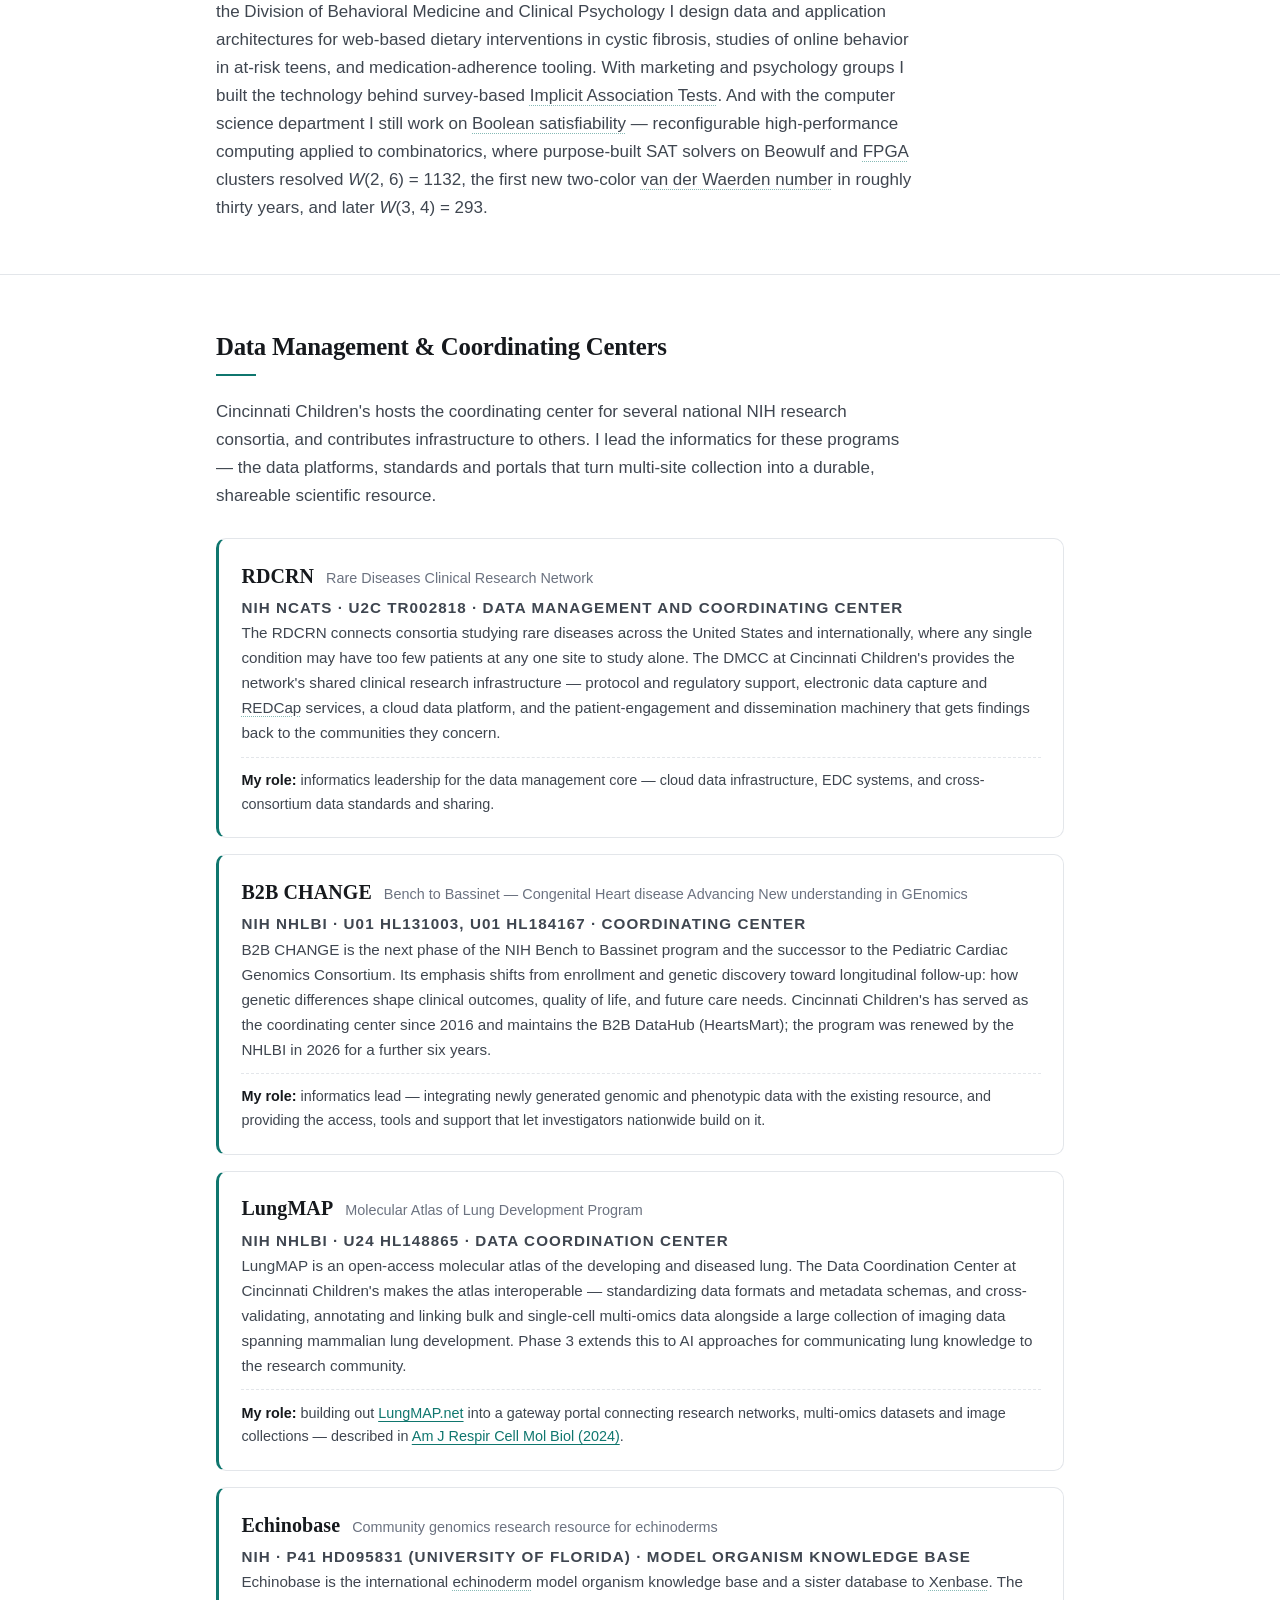
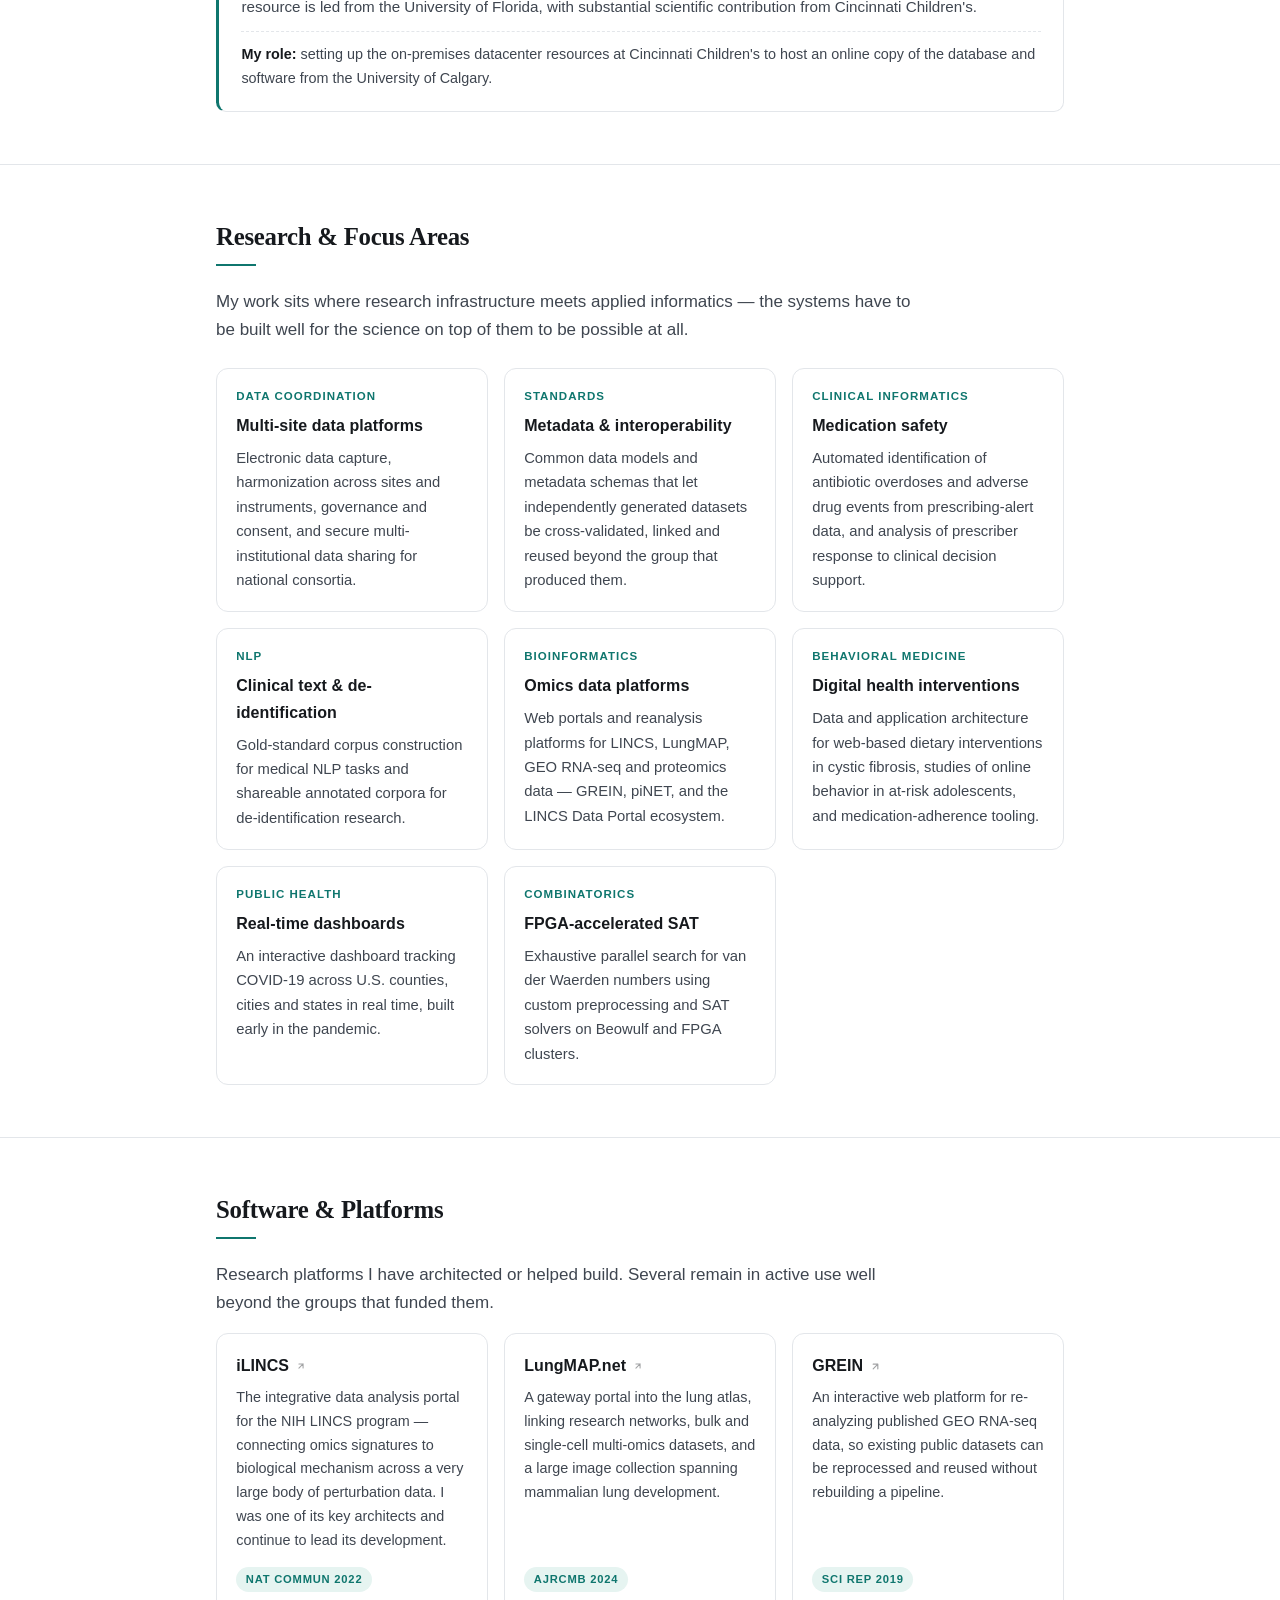
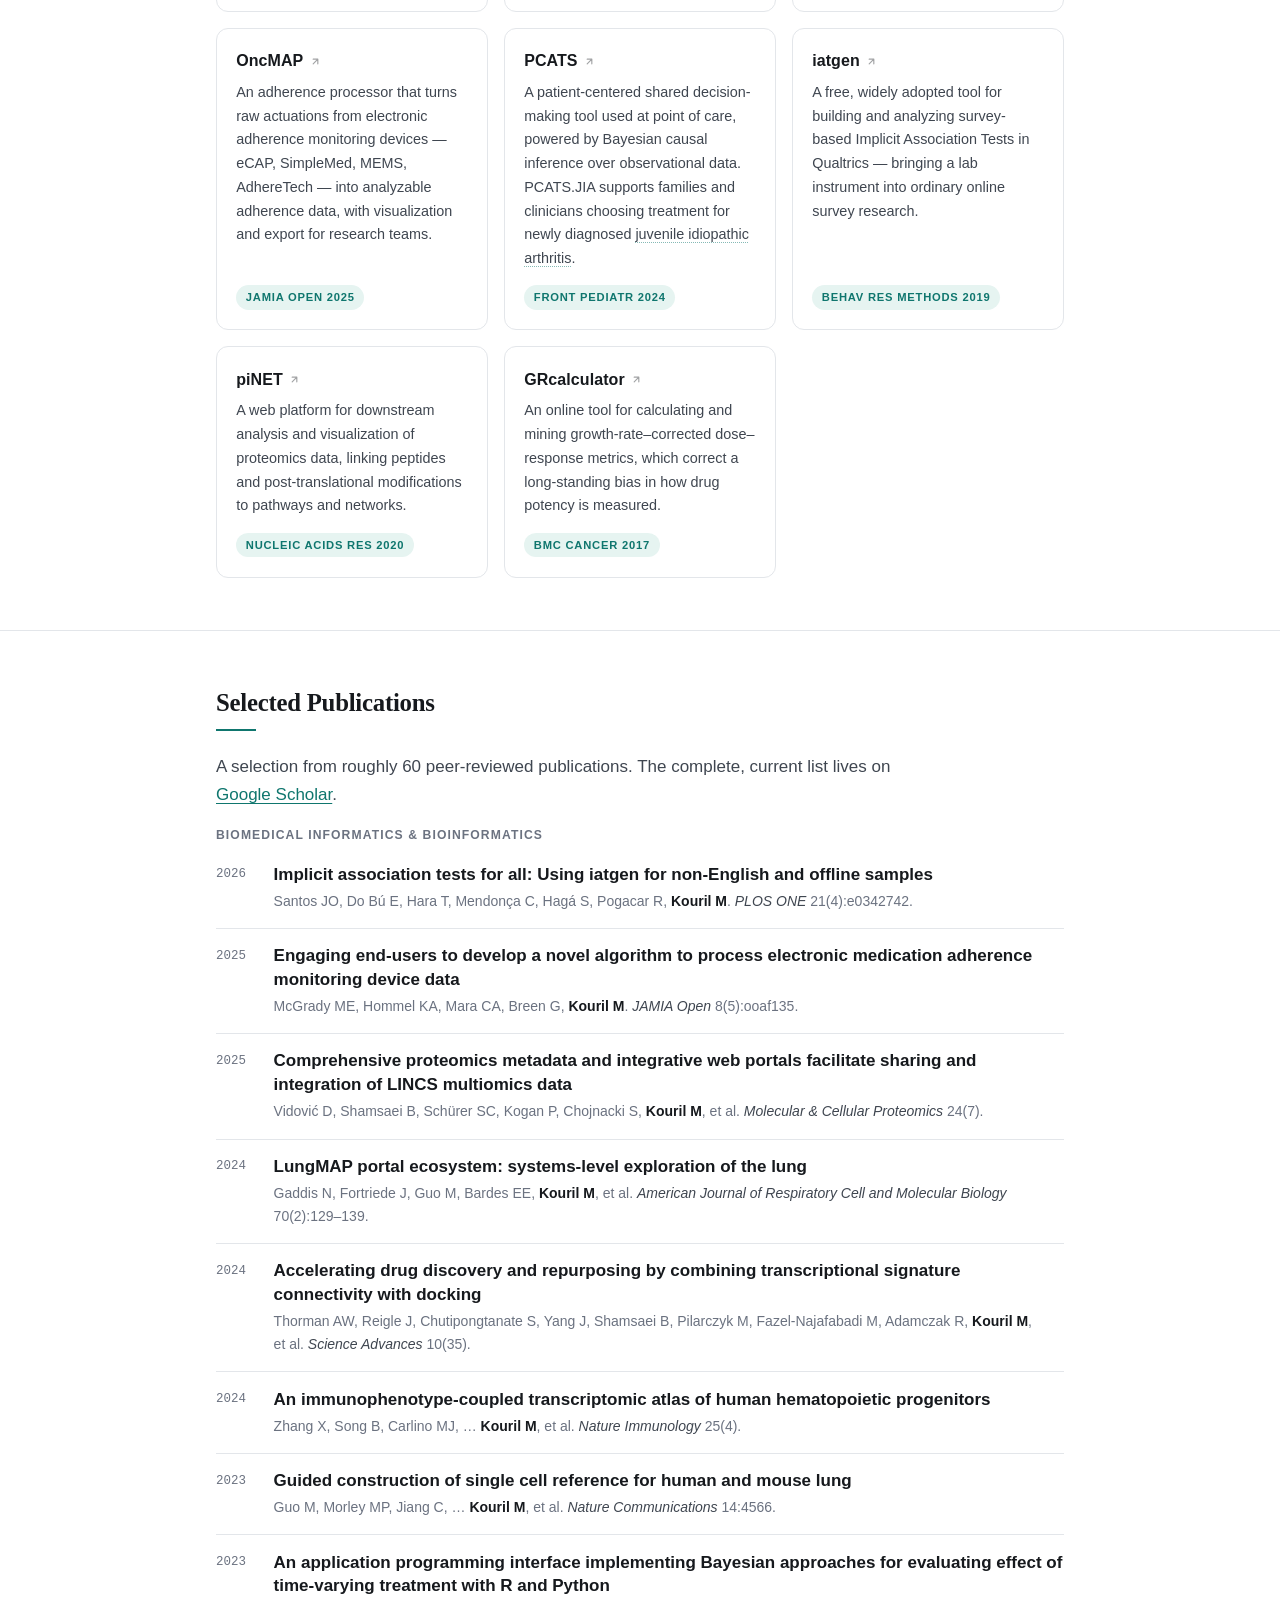
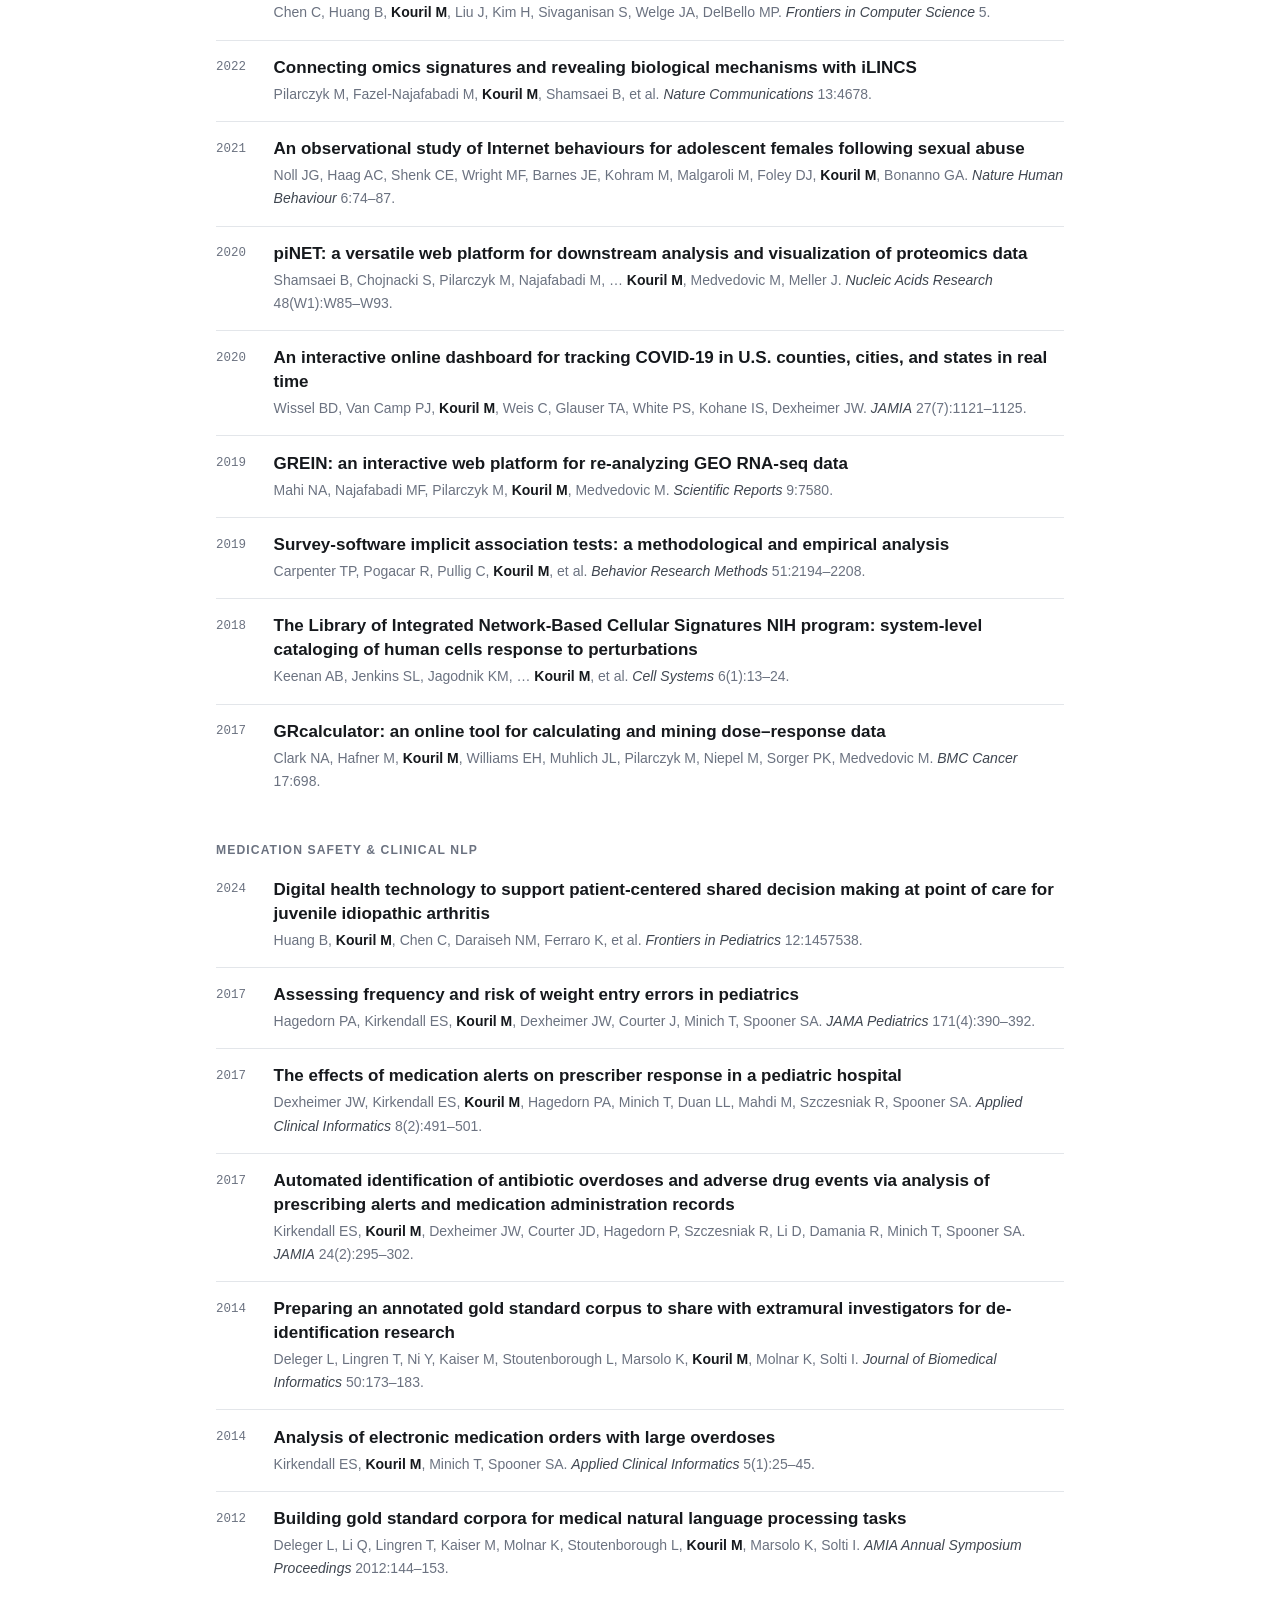
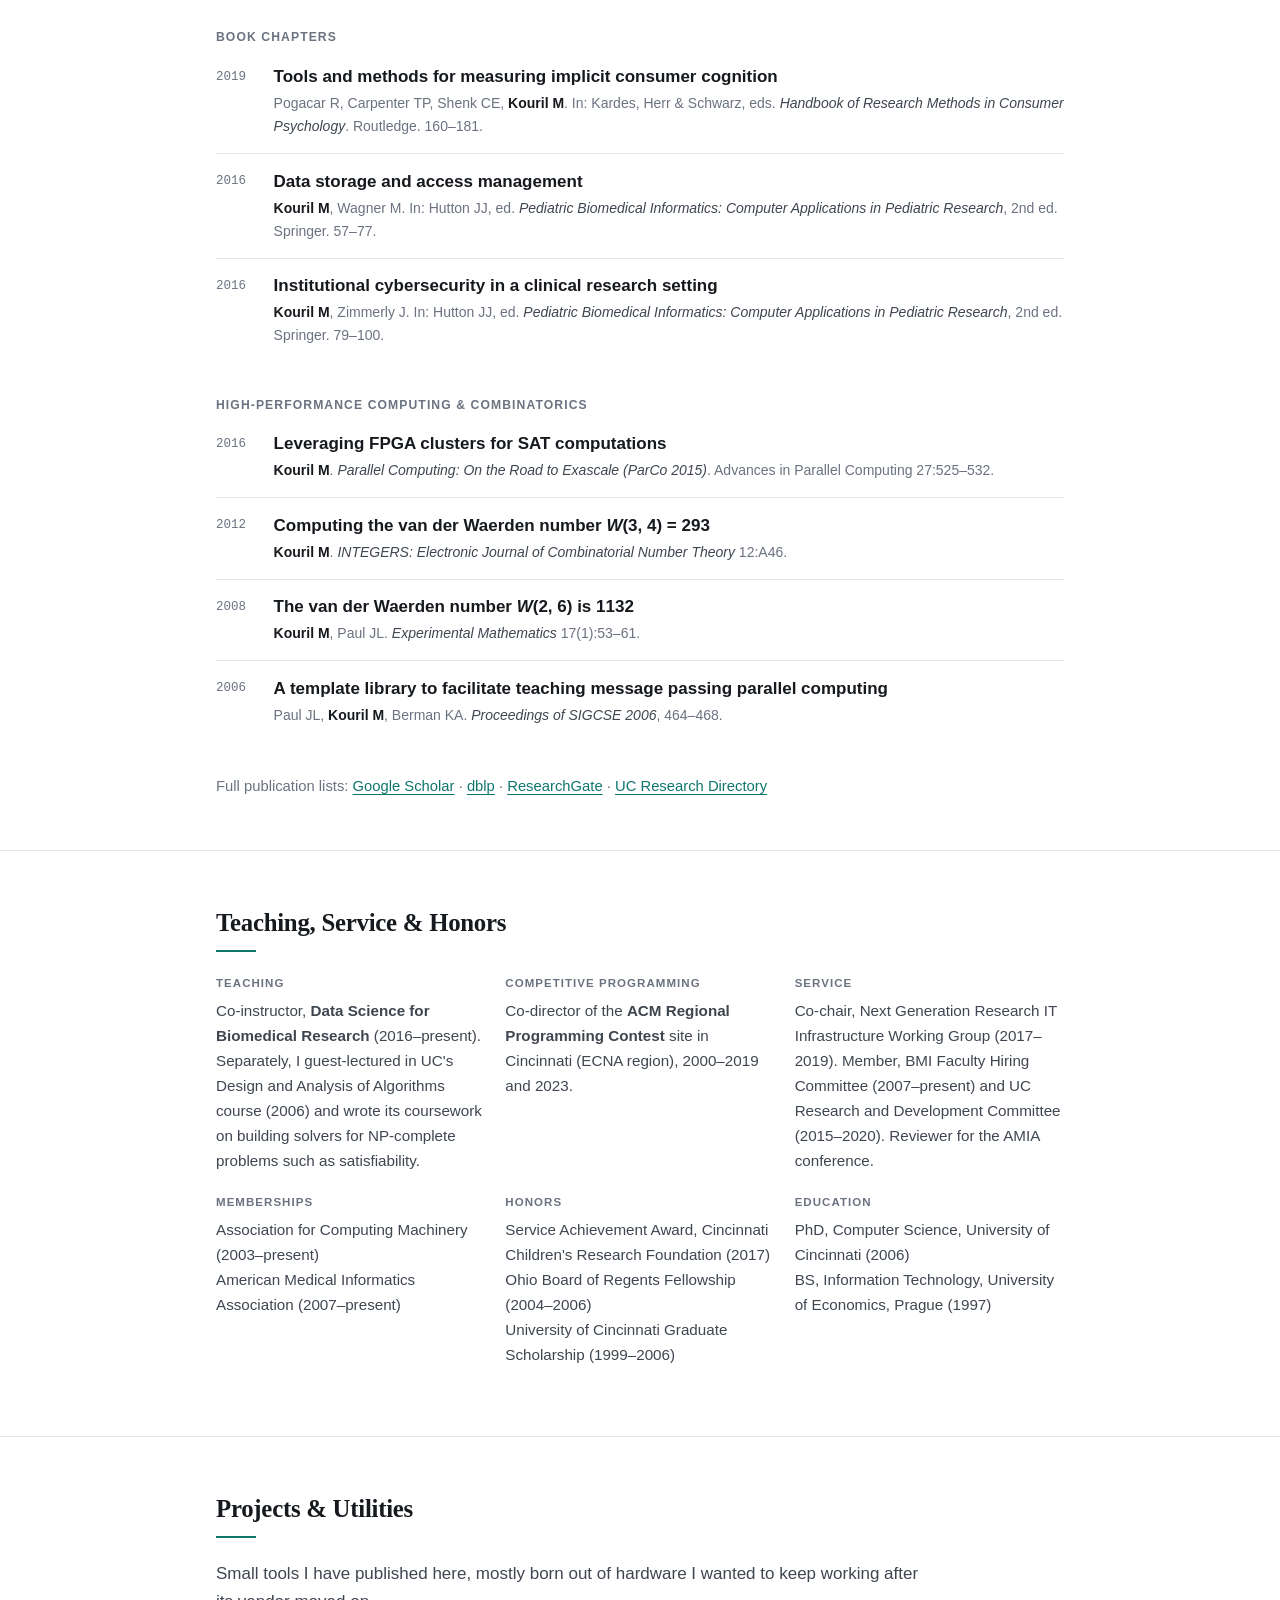
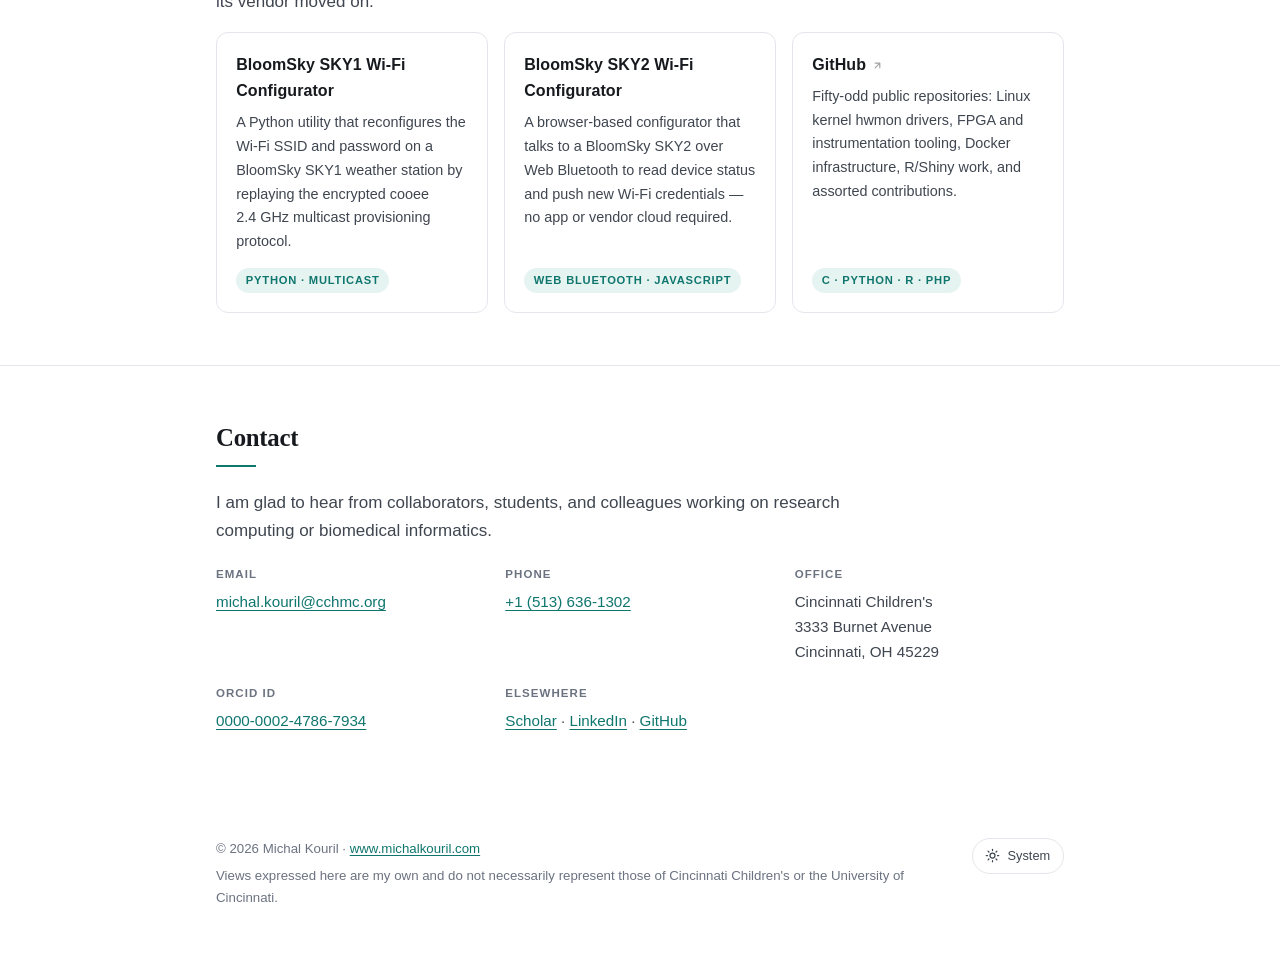
==== commit 3741ca8f: "Act on the Seobility report The report predated the last push, so its two warnings (title, meta desc" ====
--- a/index.html
+++ b/index.html
@@ -14,12 +14,13 @@
   gtag('config', 'G-EXQ239F3QH');
 </script>
 
-<title>Michal Kouril, PhD — Biomedical Informatics &amp; Research Data Coordination</title>
-<meta name="description" content="Michal Kouril, PhD — Associate Professor in the Division of Biomedical Informatics at Cincinnati Children's, and Research Associate Professor in the Department of Pediatrics at the University of Cincinnati. Leads informatics for NIH data management and coordinating centers including RDCRN, B2B CHANGE, and LungMAP.">
+<title>Michal Kouril, PhD — Biomedical Informatics, Data Coordination</title>
+<meta name="description" content="Associate Professor of Biomedical Informatics at Cincinnati Children's, leading informatics for the NIH data centers RDCRN, B2B CHANGE and LungMAP.">
 <meta name="author" content="Michal Kouril">
 <link rel="canonical" href="https://www.michalkouril.com/">
 
 <meta property="og:type" content="profile">
+<meta property="og:site_name" content="Michal Kouril, PhD">
 <meta property="og:title" content="Michal Kouril, PhD">
 <meta property="og:description" content="Leading informatics for NIH data management and coordinating centers — RDCRN, B2B CHANGE, and LungMAP — at Cincinnati Children's.">
 <meta property="og:url" content="https://www.michalkouril.com/">
@@ -34,6 +35,7 @@
 <!-- Apply a saved theme choice before first paint, so switching does not flash. -->
 <script>try{var t=localStorage.getItem("theme");if(t)document.documentElement.setAttribute("data-theme",t);}catch(e){}</script>
 
+<link rel="apple-touch-icon" href="portrait.jpg">
 <link rel="icon" href="data:image/svg+xml,%3Csvg%20xmlns='http://www.w3.org/2000/svg'%20viewBox='0%200%20100%20100'%3E%3Crect%20width='100'%20height='100'%20rx='20'%20fill='%230d9488'/%3E%3Ctext%20x='50'%20y='71'%20font-size='58'%20font-family='Georgia,serif'%20font-weight='700'%20fill='white'%20text-anchor='middle'%3EMK%3C/text%3E%3C/svg%3E">
 
 <style>
@@ -162,6 +164,7 @@
     font-family:var(--serif);font-size:clamp(2.1rem,5.5vw,3rem);line-height:1.12;
     margin:0 0 .5rem;letter-spacing:-.015em;font-weight:700;
   }
+  h1 .suffix{font-size:.42em;color:var(--ink-3);font-weight:400;letter-spacing:0}
   .roles{margin:0 0 1.1rem;color:var(--ink-2);font-size:1.02rem}
   .roles span{display:block}
   .roles span + span{margin-top:.15rem}
@@ -265,7 +268,7 @@
   a.pub-title:hover{color:var(--accent);text-decoration:underline}
   .pub-meta{display:block;font-size:.875rem;color:var(--ink-3);margin-top:.2rem}
   .pub-meta em{font-style:italic;color:var(--ink-2)}
-  .pub-meta strong{color:var(--ink);font-weight:600}
+  .pub-meta .me{color:var(--ink);font-weight:600}
   .more{margin-top:1.75rem;font-size:.925rem;color:var(--ink-3)}
 
   /* ---------- projects ---------- */
@@ -291,7 +294,8 @@
      Drawn as a masked shape rather than generated text, so screen readers
      never announce it. Scoped to #software: the Projects cards below are
      mostly internal pages and must not claim otherwise. */
-  #software .project h3::after{
+  #software .project h3::after,
+  #projects .project h3:has(a[target="_blank"])::after{
     content:"";flex:none;width:.68rem;height:.68rem;opacity:.4;
     background:currentColor;
     -webkit-mask-image:url("data:image/svg+xml,%3Csvg%20xmlns='http://www.w3.org/2000/svg'%20viewBox='0%200%2024%2024'%20fill='none'%20stroke='black'%20stroke-width='2.5'%20stroke-linecap='round'%20stroke-linejoin='round'%3E%3Cpath%20d='M7%2017%2017%207M7%207h10v10'/%3E%3C/svg%3E");
@@ -300,7 +304,8 @@
     -webkit-mask-position:center;mask-position:center;
     -webkit-mask-size:contain;mask-size:contain;
   }
-  #software .project:hover h3::after{opacity:1}
+  #software .project:hover h3::after,
+  #projects .project:hover h3:has(a[target="_blank"])::after{opacity:1}
 
   .tag{
     display:inline-block;margin-top:auto;
@@ -370,7 +375,7 @@
       <img class="portrait" src="portrait.jpg" width="512" height="512"
            alt="Michal Kouril" fetchpriority="high">
       <div>
-        <h1>Michal Kouril</h1>
+        <h1>Michal Kouril<span class="suffix">, PhD</span></h1>
         <p class="roles">
           <span>Associate Professor, Division of Biomedical Informatics — Cincinnati Children's</span>
           <span>Research Associate Professor of Pediatrics — University of Cincinnati College of Medicine</span>
@@ -423,7 +428,7 @@
         of Cincinnati in 2006 under Prof. Jerome L. Paul.
       </p>
       <p>
-        My primary focus is <strong>leading informatics for large, NIH-funded data management and
+        My primary focus is leading informatics for large, NIH-funded <strong>data management and
         coordinating centers</strong>. These centers are the connective tissue of multi-site
         research: a single consortium may span dozens of clinical sites, thousands of participants,
         and years of longitudinal follow-up, and none of it becomes usable science without a
@@ -679,82 +684,82 @@
         <li>
           <span class="yr">2026</span>
           <a class="pub-title" href="https://doi.org/10.1371/journal.pone.0342742" rel="noopener noreferrer" target="_blank">Implicit association tests for all: Using iatgen for non-English and offline samples</a>
-          <span class="pub-meta">Santos JO, Do Bú E, Hara T, Mendonça C, Hagá S, Pogacar R, <strong>Kouril M</strong>. <em>PLOS ONE</em> 21(4):e0342742.</span>
+          <span class="pub-meta">Santos JO, Do Bú E, Hara T, Mendonça C, Hagá S, Pogacar R, <span class="me">Kouril M</span>. <em>PLOS ONE</em> 21(4):e0342742.</span>
         </li>
         <li>
           <span class="yr">2025</span>
           <a class="pub-title" href="https://doi.org/10.1093/jamiaopen/ooaf135" rel="noopener noreferrer" target="_blank">Engaging end-users to develop a novel algorithm to process electronic medication adherence monitoring device data</a>
-          <span class="pub-meta">McGrady ME, Hommel KA, Mara CA, Breen G, <strong>Kouril M</strong>. <em>JAMIA Open</em> 8(5):ooaf135.</span>
+          <span class="pub-meta">McGrady ME, Hommel KA, Mara CA, Breen G, <span class="me">Kouril M</span>. <em>JAMIA Open</em> 8(5):ooaf135.</span>
         </li>
         <li>
           <span class="yr">2025</span>
           <a class="pub-title" href="https://doi.org/10.1016/j.mcpro.2025.100947" rel="noopener noreferrer" target="_blank">Comprehensive proteomics metadata and integrative web portals facilitate sharing and integration of LINCS multiomics data</a>
-          <span class="pub-meta">Vidović D, Shamsaei B, Schürer SC, Kogan P, Chojnacki S, <strong>Kouril M</strong>, et&nbsp;al. <em>Molecular &amp; Cellular Proteomics</em> 24(7).</span>
+          <span class="pub-meta">Vidović D, Shamsaei B, Schürer SC, Kogan P, Chojnacki S, <span class="me">Kouril M</span>, et&nbsp;al. <em>Molecular &amp; Cellular Proteomics</em> 24(7).</span>
         </li>
         <li>
           <span class="yr">2024</span>
           <a class="pub-title" href="https://doi.org/10.1165/rcmb.2022-0165OC" rel="noopener noreferrer" target="_blank">LungMAP portal ecosystem: systems-level exploration of the lung</a>
-          <span class="pub-meta">Gaddis N, Fortriede J, Guo M, Bardes EE, <strong>Kouril M</strong>, et&nbsp;al. <em>American Journal of Respiratory Cell and Molecular Biology</em> 70(2):129–139.</span>
+          <span class="pub-meta">Gaddis N, Fortriede J, Guo M, Bardes EE, <span class="me">Kouril M</span>, et&nbsp;al. <em>American Journal of Respiratory Cell and Molecular Biology</em> 70(2):129–139.</span>
         </li>
         <li>
           <span class="yr">2024</span>
           <a class="pub-title" href="https://doi.org/10.1126/sciadv.adj3010" rel="noopener noreferrer" target="_blank">Accelerating drug discovery and repurposing by combining transcriptional signature connectivity with docking</a>
-          <span class="pub-meta">Thorman AW, Reigle J, Chutipongtanate S, Yang J, Shamsaei B, Pilarczyk M, Fazel-Najafabadi M, Adamczak R, <strong>Kouril M</strong>, et&nbsp;al. <em>Science Advances</em> 10(35).</span>
+          <span class="pub-meta">Thorman AW, Reigle J, Chutipongtanate S, Yang J, Shamsaei B, Pilarczyk M, Fazel-Najafabadi M, Adamczak R, <span class="me">Kouril M</span>, et&nbsp;al. <em>Science Advances</em> 10(35).</span>
         </li>
         <li>
           <span class="yr">2024</span>
           <a class="pub-title" href="https://doi.org/10.1038/s41590-024-01782-4" rel="noopener noreferrer" target="_blank">An immunophenotype-coupled transcriptomic atlas of human hematopoietic progenitors</a>
-          <span class="pub-meta">Zhang X, Song B, Carlino MJ, &hellip; <strong>Kouril M</strong>, et&nbsp;al. <em>Nature Immunology</em> 25(4).</span>
+          <span class="pub-meta">Zhang X, Song B, Carlino MJ, &hellip; <span class="me">Kouril M</span>, et&nbsp;al. <em>Nature Immunology</em> 25(4).</span>
         </li>
         <li>
           <span class="yr">2023</span>
           <a class="pub-title" href="https://doi.org/10.1038/s41467-023-40173-5" rel="noopener noreferrer" target="_blank">Guided construction of single cell reference for human and mouse lung</a>
-          <span class="pub-meta">Guo M, Morley MP, Jiang C, &hellip; <strong>Kouril M</strong>, et&nbsp;al. <em>Nature Communications</em> 14:4566.</span>
+          <span class="pub-meta">Guo M, Morley MP, Jiang C, &hellip; <span class="me">Kouril M</span>, et&nbsp;al. <em>Nature Communications</em> 14:4566.</span>
         </li>
         <li>
           <span class="yr">2023</span>
           <a class="pub-title" href="https://doi.org/10.3389/fcomp.2023.1183380" rel="noopener noreferrer" target="_blank">An application programming interface implementing Bayesian approaches for evaluating effect of time-varying treatment with R and Python</a>
-          <span class="pub-meta">Chen C, Huang B, <strong>Kouril M</strong>, Liu J, Kim H, Sivaganisan S, Welge JA, DelBello MP. <em>Frontiers in Computer Science</em> 5.</span>
+          <span class="pub-meta">Chen C, Huang B, <span class="me">Kouril M</span>, Liu J, Kim H, Sivaganisan S, Welge JA, DelBello MP. <em>Frontiers in Computer Science</em> 5.</span>
         </li>
         <li>
           <span class="yr">2022</span>
           <a class="pub-title" href="https://doi.org/10.1038/s41467-022-32205-3" rel="noopener noreferrer" target="_blank">Connecting omics signatures and revealing biological mechanisms with iLINCS</a>
-          <span class="pub-meta">Pilarczyk M, Fazel-Najafabadi M, <strong>Kouril M</strong>, Shamsaei B, et&nbsp;al. <em>Nature Communications</em> 13:4678.</span>
+          <span class="pub-meta">Pilarczyk M, Fazel-Najafabadi M, <span class="me">Kouril M</span>, Shamsaei B, et&nbsp;al. <em>Nature Communications</em> 13:4678.</span>
         </li>
         <li>
           <span class="yr">2021</span>
           <a class="pub-title" href="https://doi.org/10.1038/s41562-021-01187-5" rel="noopener noreferrer" target="_blank">An observational study of Internet behaviours for adolescent females following sexual abuse</a>
-          <span class="pub-meta">Noll JG, Haag AC, Shenk CE, Wright MF, Barnes JE, Kohram M, Malgaroli M, Foley DJ, <strong>Kouril M</strong>, Bonanno GA. <em>Nature Human Behaviour</em> 6:74–87.</span>
+          <span class="pub-meta">Noll JG, Haag AC, Shenk CE, Wright MF, Barnes JE, Kohram M, Malgaroli M, Foley DJ, <span class="me">Kouril M</span>, Bonanno GA. <em>Nature Human Behaviour</em> 6:74–87.</span>
         </li>
         <li>
           <span class="yr">2020</span>
           <a class="pub-title" href="https://doi.org/10.1093/nar/gkaa436" rel="noopener noreferrer" target="_blank">piNET: a versatile web platform for downstream analysis and visualization of proteomics data</a>
-          <span class="pub-meta">Shamsaei B, Chojnacki S, Pilarczyk M, Najafabadi M, &hellip; <strong>Kouril M</strong>, Medvedovic M, Meller J. <em>Nucleic Acids Research</em> 48(W1):W85–W93.</span>
+          <span class="pub-meta">Shamsaei B, Chojnacki S, Pilarczyk M, Najafabadi M, &hellip; <span class="me">Kouril M</span>, Medvedovic M, Meller J. <em>Nucleic Acids Research</em> 48(W1):W85–W93.</span>
         </li>
         <li>
           <span class="yr">2020</span>
           <a class="pub-title" href="https://doi.org/10.1093/jamia/ocaa071" rel="noopener noreferrer" target="_blank">An interactive online dashboard for tracking COVID-19 in U.S. counties, cities, and states in real time</a>
-          <span class="pub-meta">Wissel BD, Van Camp PJ, <strong>Kouril M</strong>, Weis C, Glauser TA, White PS, Kohane IS, Dexheimer JW. <em>JAMIA</em> 27(7):1121–1125.</span>
+          <span class="pub-meta">Wissel BD, Van Camp PJ, <span class="me">Kouril M</span>, Weis C, Glauser TA, White PS, Kohane IS, Dexheimer JW. <em>JAMIA</em> 27(7):1121–1125.</span>
         </li>
         <li>
           <span class="yr">2019</span>
           <a class="pub-title" href="https://doi.org/10.1038/s41598-019-43935-8" rel="noopener noreferrer" target="_blank">GREIN: an interactive web platform for re-analyzing GEO RNA-seq data</a>
-          <span class="pub-meta">Mahi NA, Najafabadi MF, Pilarczyk M, <strong>Kouril M</strong>, Medvedovic M. <em>Scientific Reports</em> 9:7580.</span>
+          <span class="pub-meta">Mahi NA, Najafabadi MF, Pilarczyk M, <span class="me">Kouril M</span>, Medvedovic M. <em>Scientific Reports</em> 9:7580.</span>
         </li>
         <li>
           <span class="yr">2019</span>
           <a class="pub-title" href="https://doi.org/10.3758/s13428-019-01293-3" rel="noopener noreferrer" target="_blank">Survey-software implicit association tests: a methodological and empirical analysis</a>
-          <span class="pub-meta">Carpenter TP, Pogacar R, Pullig C, <strong>Kouril M</strong>, et&nbsp;al. <em>Behavior Research Methods</em> 51:2194–2208.</span>
+          <span class="pub-meta">Carpenter TP, Pogacar R, Pullig C, <span class="me">Kouril M</span>, et&nbsp;al. <em>Behavior Research Methods</em> 51:2194–2208.</span>
         </li>
         <li>
           <span class="yr">2018</span>
           <a class="pub-title" href="https://doi.org/10.1016/j.cels.2017.11.001" rel="noopener noreferrer" target="_blank">The Library of Integrated Network-Based Cellular Signatures NIH program: system-level cataloging of human cells response to perturbations</a>
-          <span class="pub-meta">Keenan AB, Jenkins SL, Jagodnik KM, &hellip; <strong>Kouril M</strong>, et&nbsp;al. <em>Cell Systems</em> 6(1):13–24.</span>
+          <span class="pub-meta">Keenan AB, Jenkins SL, Jagodnik KM, &hellip; <span class="me">Kouril M</span>, et&nbsp;al. <em>Cell Systems</em> 6(1):13–24.</span>
         </li>
         <li>
           <span class="yr">2017</span>
           <a class="pub-title" href="https://doi.org/10.1186/s12885-017-3689-3" rel="noopener noreferrer" target="_blank">GRcalculator: an online tool for calculating and mining dose–response data</a>
-          <span class="pub-meta">Clark NA, Hafner M, <strong>Kouril M</strong>, Williams EH, Muhlich JL, Pilarczyk M, Niepel M, Sorger PK, Medvedovic M. <em>BMC Cancer</em> 17:698.</span>
+          <span class="pub-meta">Clark NA, Hafner M, <span class="me">Kouril M</span>, Williams EH, Muhlich JL, Pilarczyk M, Niepel M, Sorger PK, Medvedovic M. <em>BMC Cancer</em> 17:698.</span>
         </li>
       </ol>
     </div>
@@ -765,37 +770,37 @@
         <li>
           <span class="yr">2024</span>
           <a class="pub-title" href="https://doi.org/10.3389/fped.2024.1457538" rel="noopener noreferrer" target="_blank">Digital health technology to support patient-centered shared decision making at point of care for juvenile idiopathic arthritis</a>
-          <span class="pub-meta">Huang B, <strong>Kouril M</strong>, Chen C, Daraiseh NM, Ferraro K, et&nbsp;al. <em>Frontiers in Pediatrics</em> 12:1457538.</span>
+          <span class="pub-meta">Huang B, <span class="me">Kouril M</span>, Chen C, Daraiseh NM, Ferraro K, et&nbsp;al. <em>Frontiers in Pediatrics</em> 12:1457538.</span>
         </li>
         <li>
           <span class="yr">2017</span>
           <a class="pub-title" href="https://doi.org/10.1001/jamapediatrics.2016.3865" rel="noopener noreferrer" target="_blank">Assessing frequency and risk of weight entry errors in pediatrics</a>
-          <span class="pub-meta">Hagedorn PA, Kirkendall ES, <strong>Kouril M</strong>, Dexheimer JW, Courter J, Minich T, Spooner SA. <em>JAMA Pediatrics</em> 171(4):390–392.</span>
+          <span class="pub-meta">Hagedorn PA, Kirkendall ES, <span class="me">Kouril M</span>, Dexheimer JW, Courter J, Minich T, Spooner SA. <em>JAMA Pediatrics</em> 171(4):390–392.</span>
         </li>
         <li>
           <span class="yr">2017</span>
           <a class="pub-title" href="https://doi.org/10.4338/ACI-2016-10-RA-0168" rel="noopener noreferrer" target="_blank">The effects of medication alerts on prescriber response in a pediatric hospital</a>
-          <span class="pub-meta">Dexheimer JW, Kirkendall ES, <strong>Kouril M</strong>, Hagedorn PA, Minich T, Duan LL, Mahdi M, Szczesniak R, Spooner SA. <em>Applied Clinical Informatics</em> 8(2):491–501.</span>
+          <span class="pub-meta">Dexheimer JW, Kirkendall ES, <span class="me">Kouril M</span>, Hagedorn PA, Minich T, Duan LL, Mahdi M, Szczesniak R, Spooner SA. <em>Applied Clinical Informatics</em> 8(2):491–501.</span>
         </li>
         <li>
           <span class="yr">2017</span>
           <a class="pub-title" href="https://doi.org/10.1093/jamia/ocw086" rel="noopener noreferrer" target="_blank">Automated identification of antibiotic overdoses and adverse drug events via analysis of prescribing alerts and medication administration records</a>
-          <span class="pub-meta">Kirkendall ES, <strong>Kouril M</strong>, Dexheimer JW, Courter JD, Hagedorn P, Szczesniak R, Li D, Damania R, Minich T, Spooner SA. <em>JAMIA</em> 24(2):295–302.</span>
+          <span class="pub-meta">Kirkendall ES, <span class="me">Kouril M</span>, Dexheimer JW, Courter JD, Hagedorn P, Szczesniak R, Li D, Damania R, Minich T, Spooner SA. <em>JAMIA</em> 24(2):295–302.</span>
         </li>
         <li>
           <span class="yr">2014</span>
           <a class="pub-title" href="https://doi.org/10.1016/j.jbi.2014.01.014" rel="noopener noreferrer" target="_blank">Preparing an annotated gold standard corpus to share with extramural investigators for de-identification research</a>
-          <span class="pub-meta">Deleger L, Lingren T, Ni Y, Kaiser M, Stoutenborough L, Marsolo K, <strong>Kouril M</strong>, Molnar K, Solti I. <em>Journal of Biomedical Informatics</em> 50:173–183.</span>
+          <span class="pub-meta">Deleger L, Lingren T, Ni Y, Kaiser M, Stoutenborough L, Marsolo K, <span class="me">Kouril M</span>, Molnar K, Solti I. <em>Journal of Biomedical Informatics</em> 50:173–183.</span>
         </li>
         <li>
           <span class="yr">2014</span>
           <a class="pub-title" href="https://doi.org/10.4338/ACI-2013-08-RA-0057" rel="noopener noreferrer" target="_blank">Analysis of electronic medication orders with large overdoses</a>
-          <span class="pub-meta">Kirkendall ES, <strong>Kouril M</strong>, Minich T, Spooner SA. <em>Applied Clinical Informatics</em> 5(1):25–45.</span>
+          <span class="pub-meta">Kirkendall ES, <span class="me">Kouril M</span>, Minich T, Spooner SA. <em>Applied Clinical Informatics</em> 5(1):25–45.</span>
         </li>
         <li>
           <span class="yr">2012</span>
           <a class="pub-title" href="https://pmc.ncbi.nlm.nih.gov/articles/PMC3540456/" rel="noopener noreferrer" target="_blank">Building gold standard corpora for medical natural language processing tasks</a>
-          <span class="pub-meta">Deleger L, Li Q, Lingren T, Kaiser M, Molnar K, Stoutenborough L, <strong>Kouril M</strong>, Marsolo K, Solti I. <em>AMIA Annual Symposium Proceedings</em> 2012:144–153.</span>
+          <span class="pub-meta">Deleger L, Li Q, Lingren T, Kaiser M, Molnar K, Stoutenborough L, <span class="me">Kouril M</span>, Marsolo K, Solti I. <em>AMIA Annual Symposium Proceedings</em> 2012:144–153.</span>
         </li>
       </ol>
     </div>
@@ -806,17 +811,17 @@
         <li>
           <span class="yr">2019</span>
           <a class="pub-title" href="https://doi.org/10.4324/9781351137713-9" rel="noopener noreferrer" target="_blank">Tools and methods for measuring implicit consumer cognition</a>
-          <span class="pub-meta">Pogacar R, Carpenter TP, Shenk CE, <strong>Kouril M</strong>. In: Kardes, Herr &amp; Schwarz, eds. <em>Handbook of Research Methods in Consumer Psychology</em>. Routledge. 160–181.</span>
+          <span class="pub-meta">Pogacar R, Carpenter TP, Shenk CE, <span class="me">Kouril M</span>. In: Kardes, Herr &amp; Schwarz, eds. <em>Handbook of Research Methods in Consumer Psychology</em>. Routledge. 160–181.</span>
         </li>
         <li>
           <span class="yr">2016</span>
           <a class="pub-title" href="https://doi.org/10.1007/978-981-10-1104-7_4" rel="noopener noreferrer" target="_blank">Data storage and access management</a>
-          <span class="pub-meta"><strong>Kouril M</strong>, Wagner M. In: Hutton JJ, ed. <em>Pediatric Biomedical Informatics: Computer Applications in Pediatric Research</em>, 2nd ed. Springer. 57–77.</span>
+          <span class="pub-meta"><span class="me">Kouril M</span>, Wagner M. In: Hutton JJ, ed. <em>Pediatric Biomedical Informatics: Computer Applications in Pediatric Research</em>, 2nd ed. Springer. 57–77.</span>
         </li>
         <li>
           <span class="yr">2016</span>
           <a class="pub-title" href="https://doi.org/10.1007/978-981-10-1104-7_5" rel="noopener noreferrer" target="_blank">Institutional cybersecurity in a clinical research setting</a>
-          <span class="pub-meta"><strong>Kouril M</strong>, Zimmerly J. In: Hutton JJ, ed. <em>Pediatric Biomedical Informatics: Computer Applications in Pediatric Research</em>, 2nd ed. Springer. 79–100.</span>
+          <span class="pub-meta"><span class="me">Kouril M</span>, Zimmerly J. In: Hutton JJ, ed. <em>Pediatric Biomedical Informatics: Computer Applications in Pediatric Research</em>, 2nd ed. Springer. 79–100.</span>
         </li>
       </ol>
     </div>
@@ -827,22 +832,22 @@
         <li>
           <span class="yr">2016</span>
           <a class="pub-title" href="https://doi.org/10.3233/978-1-61499-621-7-525" rel="noopener noreferrer" target="_blank">Leveraging FPGA clusters for SAT computations</a>
-          <span class="pub-meta"><strong>Kouril M</strong>. <em>Parallel Computing: On the Road to Exascale (ParCo 2015)</em>. Advances in Parallel Computing 27:525–532.</span>
+          <span class="pub-meta"><span class="me">Kouril M</span>. <em>Parallel Computing: On the Road to Exascale (ParCo 2015)</em>. Advances in Parallel Computing 27:525–532.</span>
         </li>
         <li>
           <span class="yr">2012</span>
           <a class="pub-title" href="https://math.colgate.edu/~integers/m46/m46.pdf" rel="noopener noreferrer" target="_blank">Computing the van der Waerden number <em>W</em>(3,&nbsp;4)&nbsp;=&nbsp;293</a>
-          <span class="pub-meta"><strong>Kouril M</strong>. <em>INTEGERS: Electronic Journal of Combinatorial Number Theory</em> 12:A46.</span>
+          <span class="pub-meta"><span class="me">Kouril M</span>. <em>INTEGERS: Electronic Journal of Combinatorial Number Theory</em> 12:A46.</span>
         </li>
         <li>
           <span class="yr">2008</span>
           <a class="pub-title" href="https://doi.org/10.1080/10586458.2008.10129025" rel="noopener noreferrer" target="_blank">The van der Waerden number <em>W</em>(2,&nbsp;6) is 1132</a>
-          <span class="pub-meta"><strong>Kouril M</strong>, Paul JL. <em>Experimental Mathematics</em> 17(1):53–61.</span>
+          <span class="pub-meta"><span class="me">Kouril M</span>, Paul JL. <em>Experimental Mathematics</em> 17(1):53–61.</span>
         </li>
         <li>
           <span class="yr">2006</span>
           <a class="pub-title" href="https://doi.org/10.1145/1121341.1121487" rel="noopener noreferrer" target="_blank">A template library to facilitate teaching message passing parallel computing</a>
-          <span class="pub-meta">Paul JL, <strong>Kouril M</strong>, Berman KA. <em>Proceedings of SIGCSE 2006</em>, 464–468.</span>
+          <span class="pub-meta">Paul JL, <span class="me">Kouril M</span>, Berman KA. <em>Proceedings of SIGCSE 2006</em>, 464–468.</span>
         </li>
       </ol>
     </div>
@@ -897,21 +902,21 @@
       after its vendor moved on.
     </p>
     <div class="projects">
-      <a class="project" href="bloomsky1/">
-        <h3>BloomSky SKY1 Wi-Fi Configurator</h3>
+      <div class="project">
+        <h3><a class="cover" href="bloomsky1/">BloomSky SKY1 Wi-Fi Configurator</a></h3>
         <p>A Python utility that reconfigures the Wi-Fi SSID and password on a BloomSky SKY1 weather station by replaying the encrypted cooee 2.4&nbsp;GHz multicast provisioning protocol.</p>
         <span class="tag">Python · Multicast</span>
-      </a>
-      <a class="project" href="bloomsky2/">
-        <h3>BloomSky SKY2 Wi-Fi Configurator</h3>
+      </div>
+      <div class="project">
+        <h3><a class="cover" href="bloomsky2/">BloomSky SKY2 Wi-Fi Configurator</a></h3>
         <p>A browser-based configurator that talks to a BloomSky SKY2 over Web Bluetooth to read device status and push new Wi-Fi credentials — no app or vendor cloud required.</p>
         <span class="tag">Web Bluetooth · JavaScript</span>
-      </a>
-      <a class="project" href="https://github.com/michalkouril" rel="noopener noreferrer" target="_blank">
-        <h3>GitHub</h3>
+      </div>
+      <div class="project">
+        <h3><a class="cover" href="https://github.com/michalkouril" rel="noopener noreferrer" target="_blank">GitHub</a></h3>
         <p>Fifty-odd public repositories: Linux kernel hwmon drivers, FPGA and instrumentation tooling, Docker infrastructure, R/Shiny work, and assorted contributions.</p>
         <span class="tag">C · Python · R · PHP</span>
-      </a>
+      </div>
     </div>
   </div>
 </section>
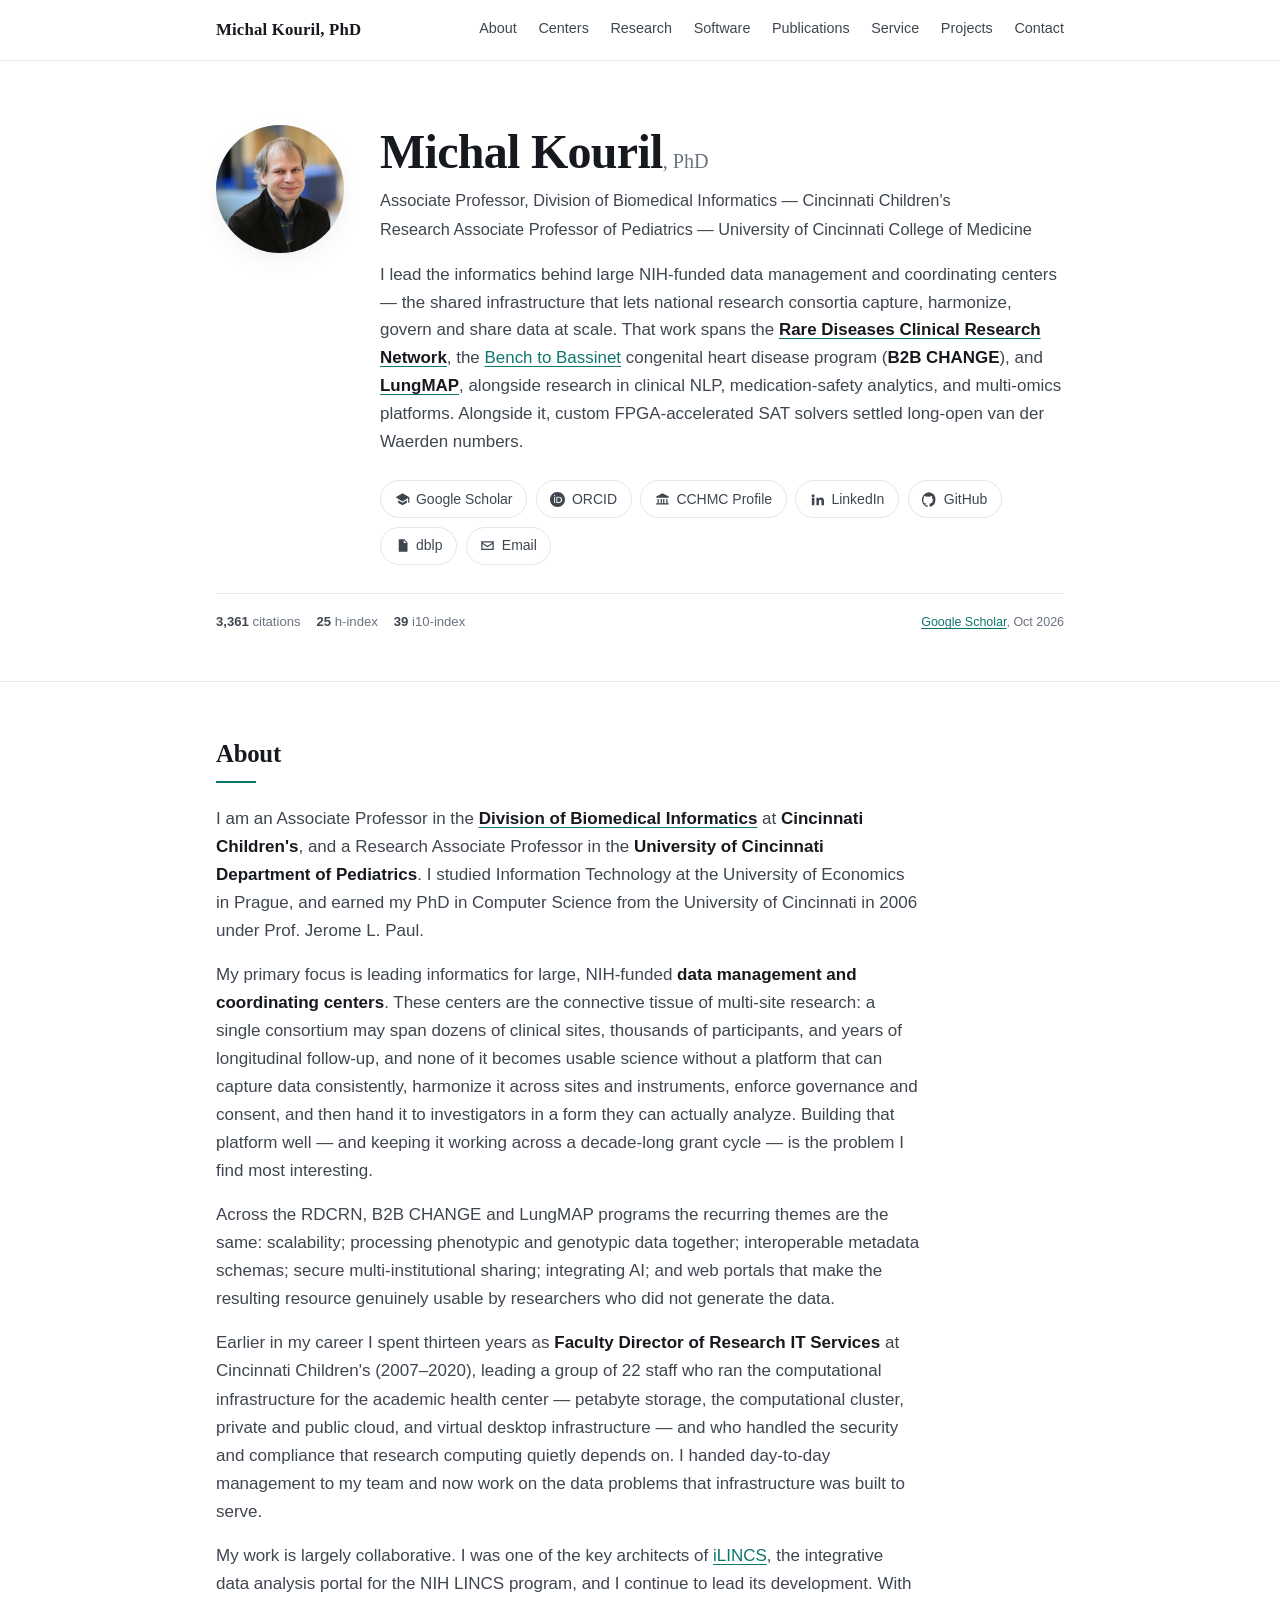
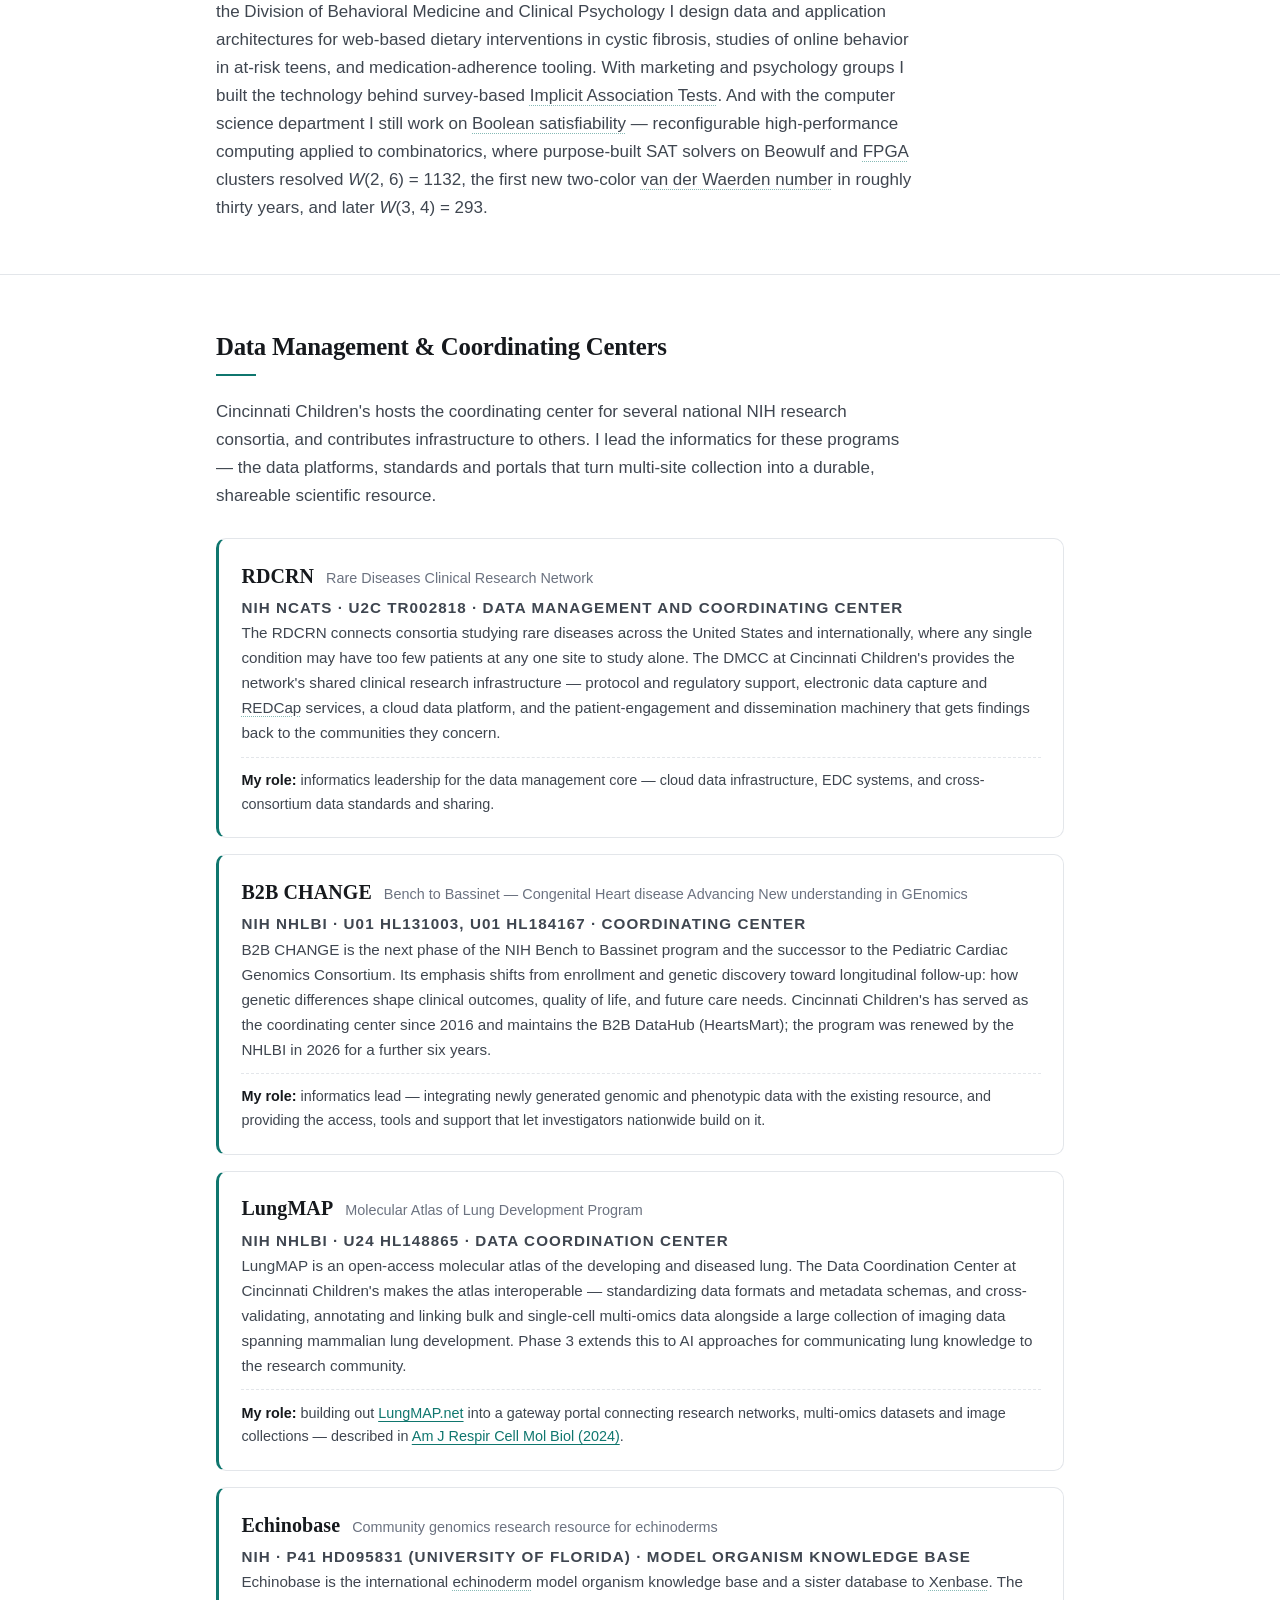
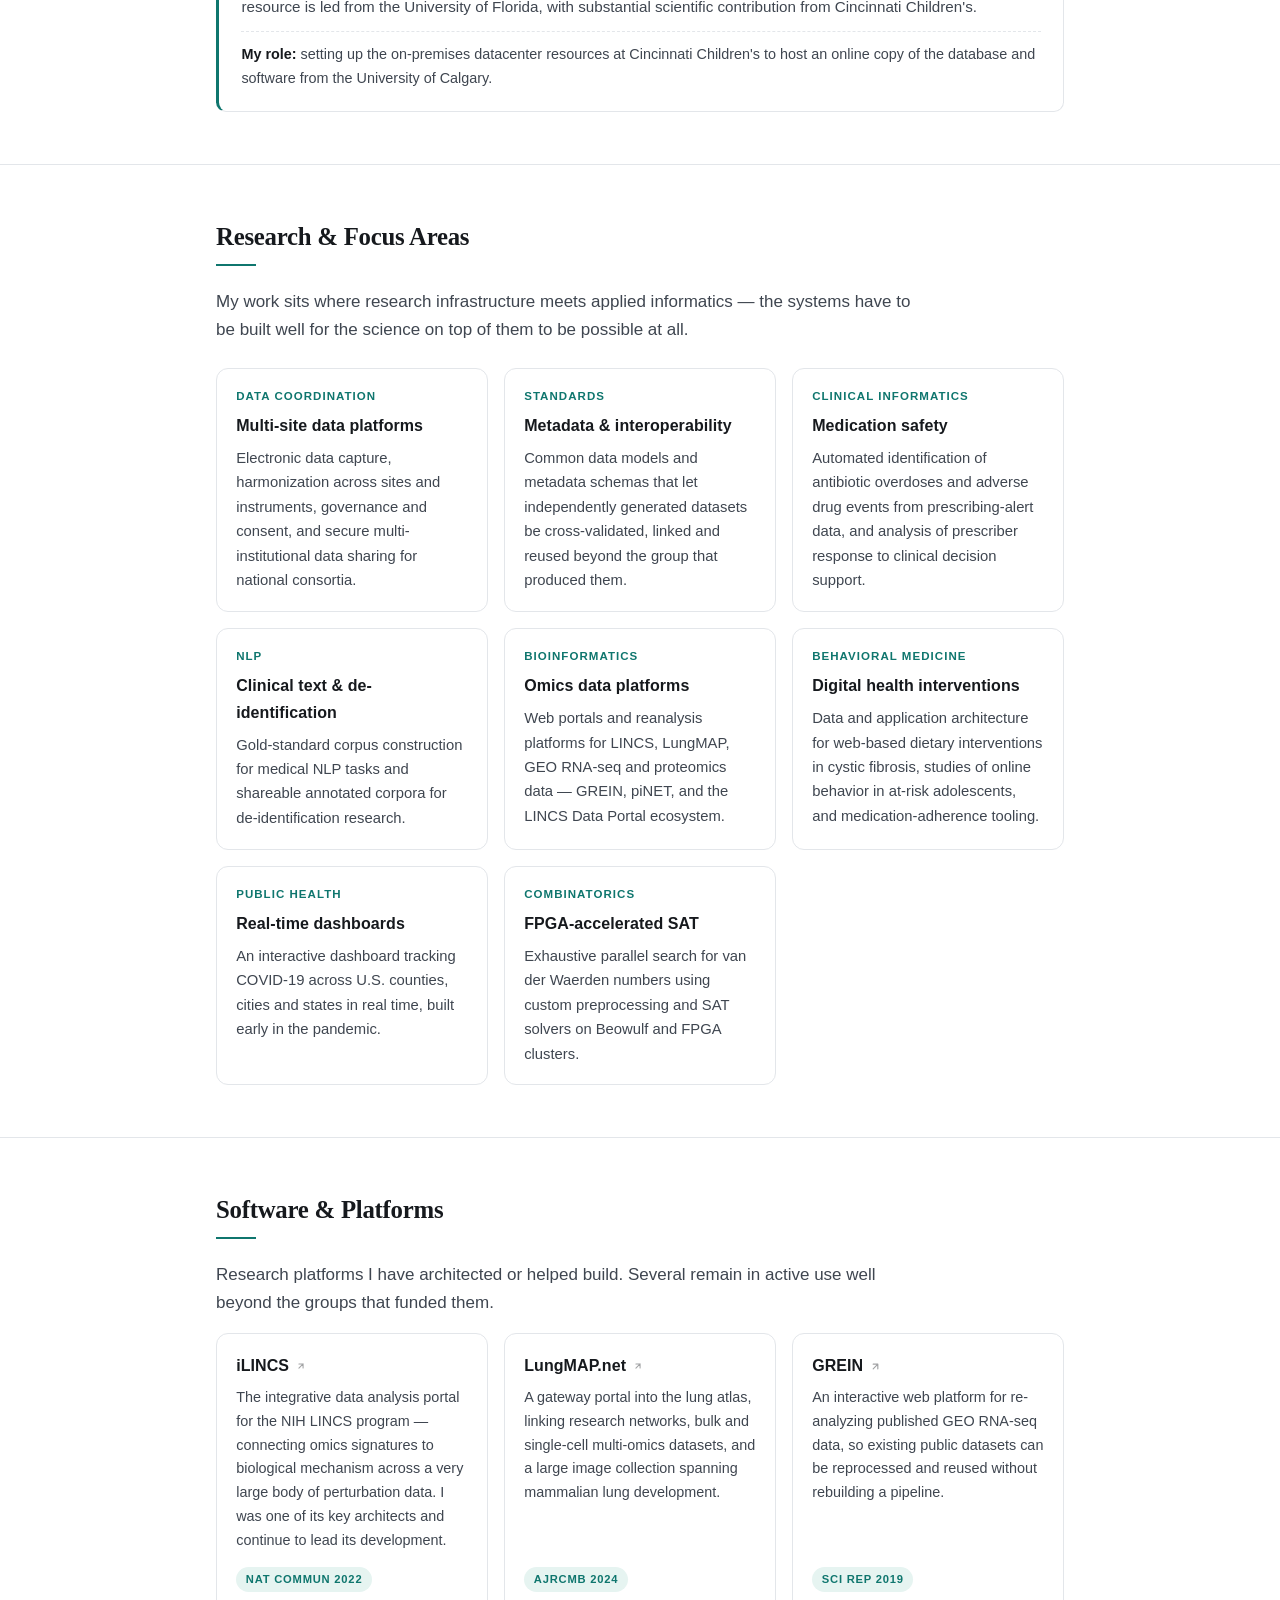
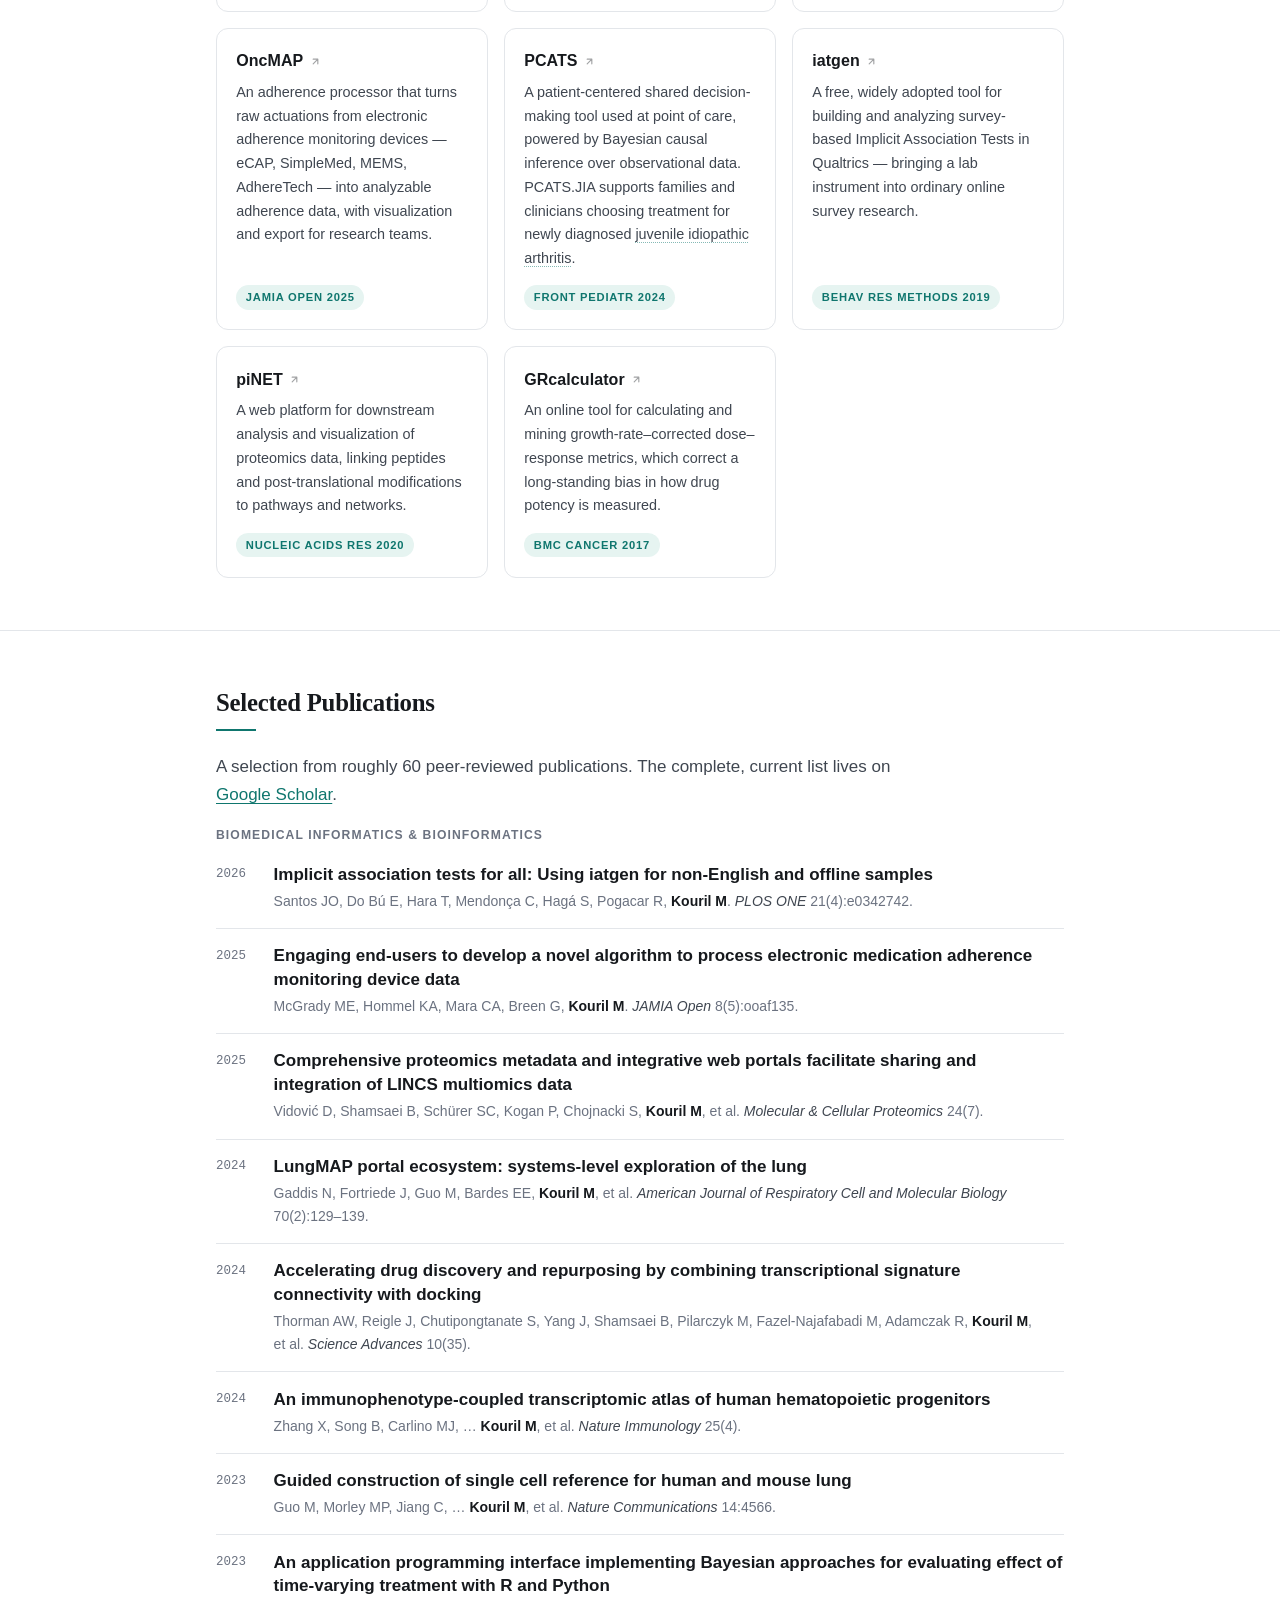
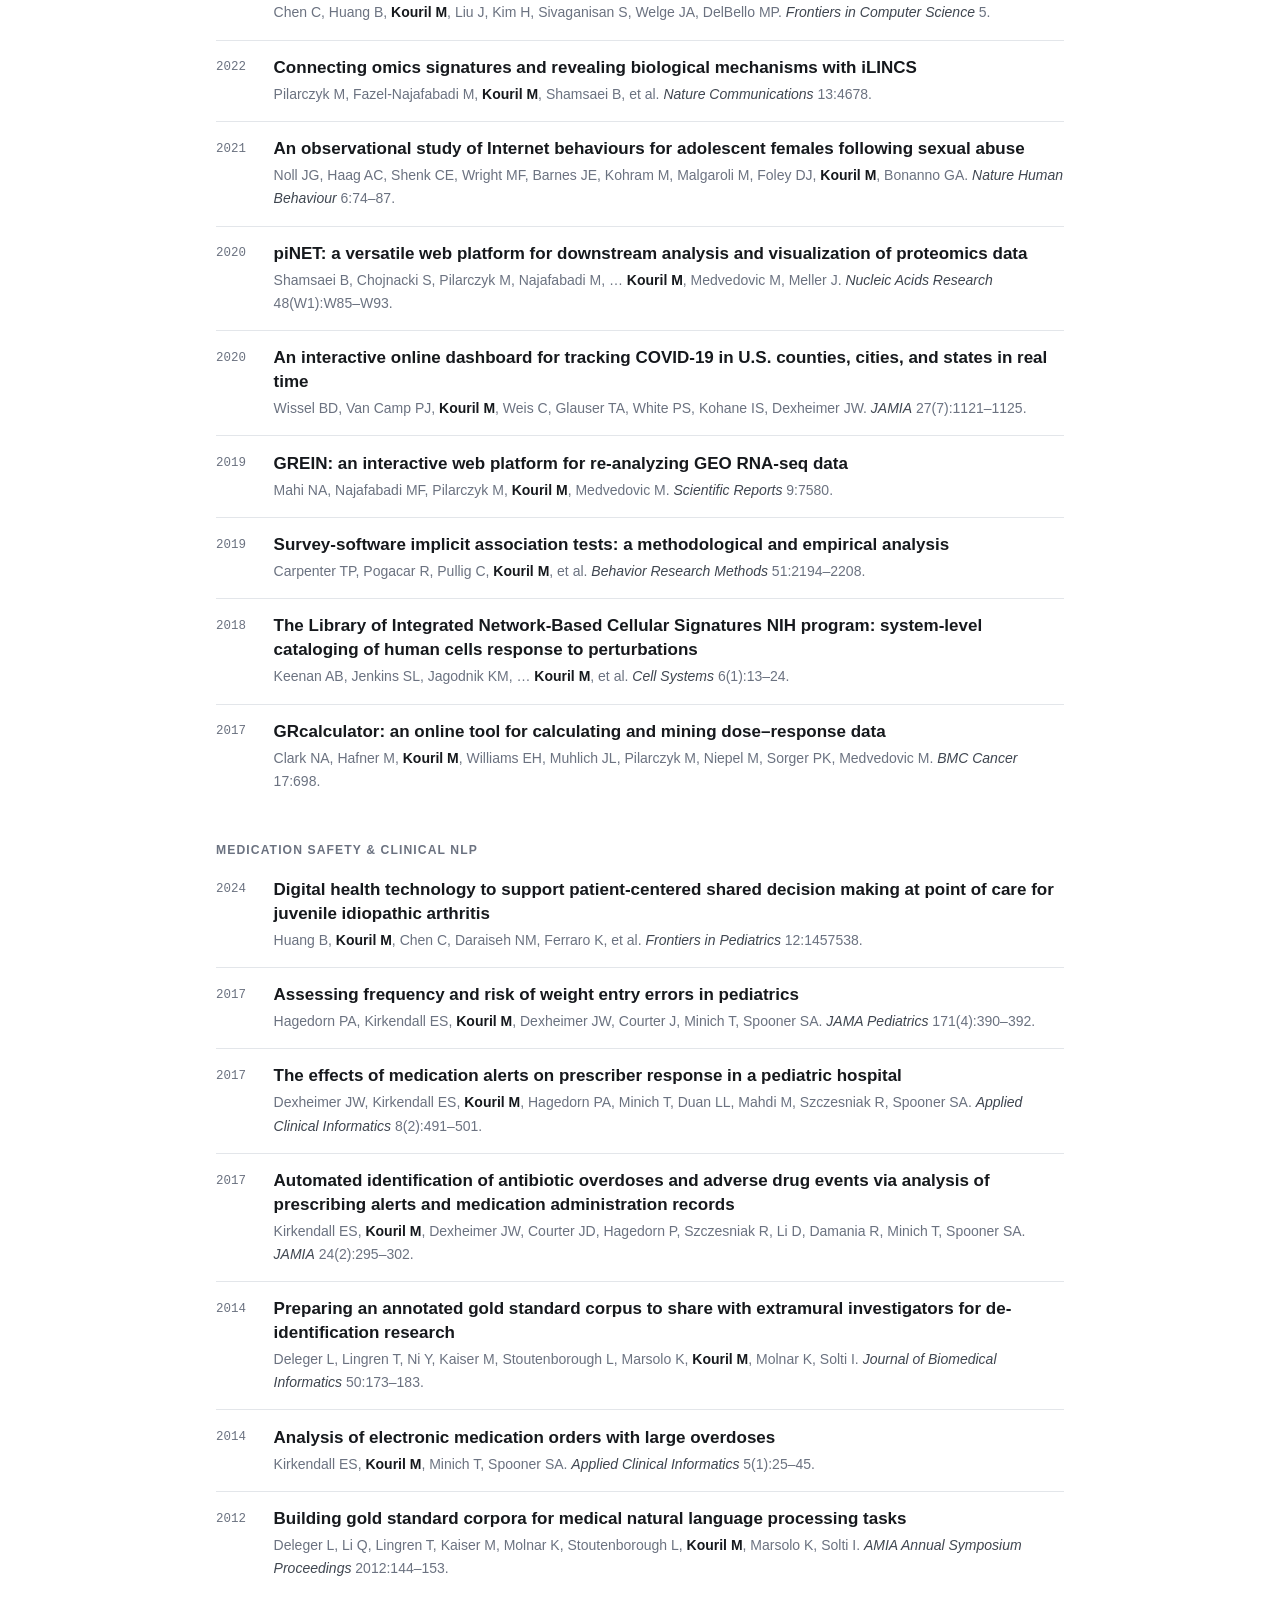
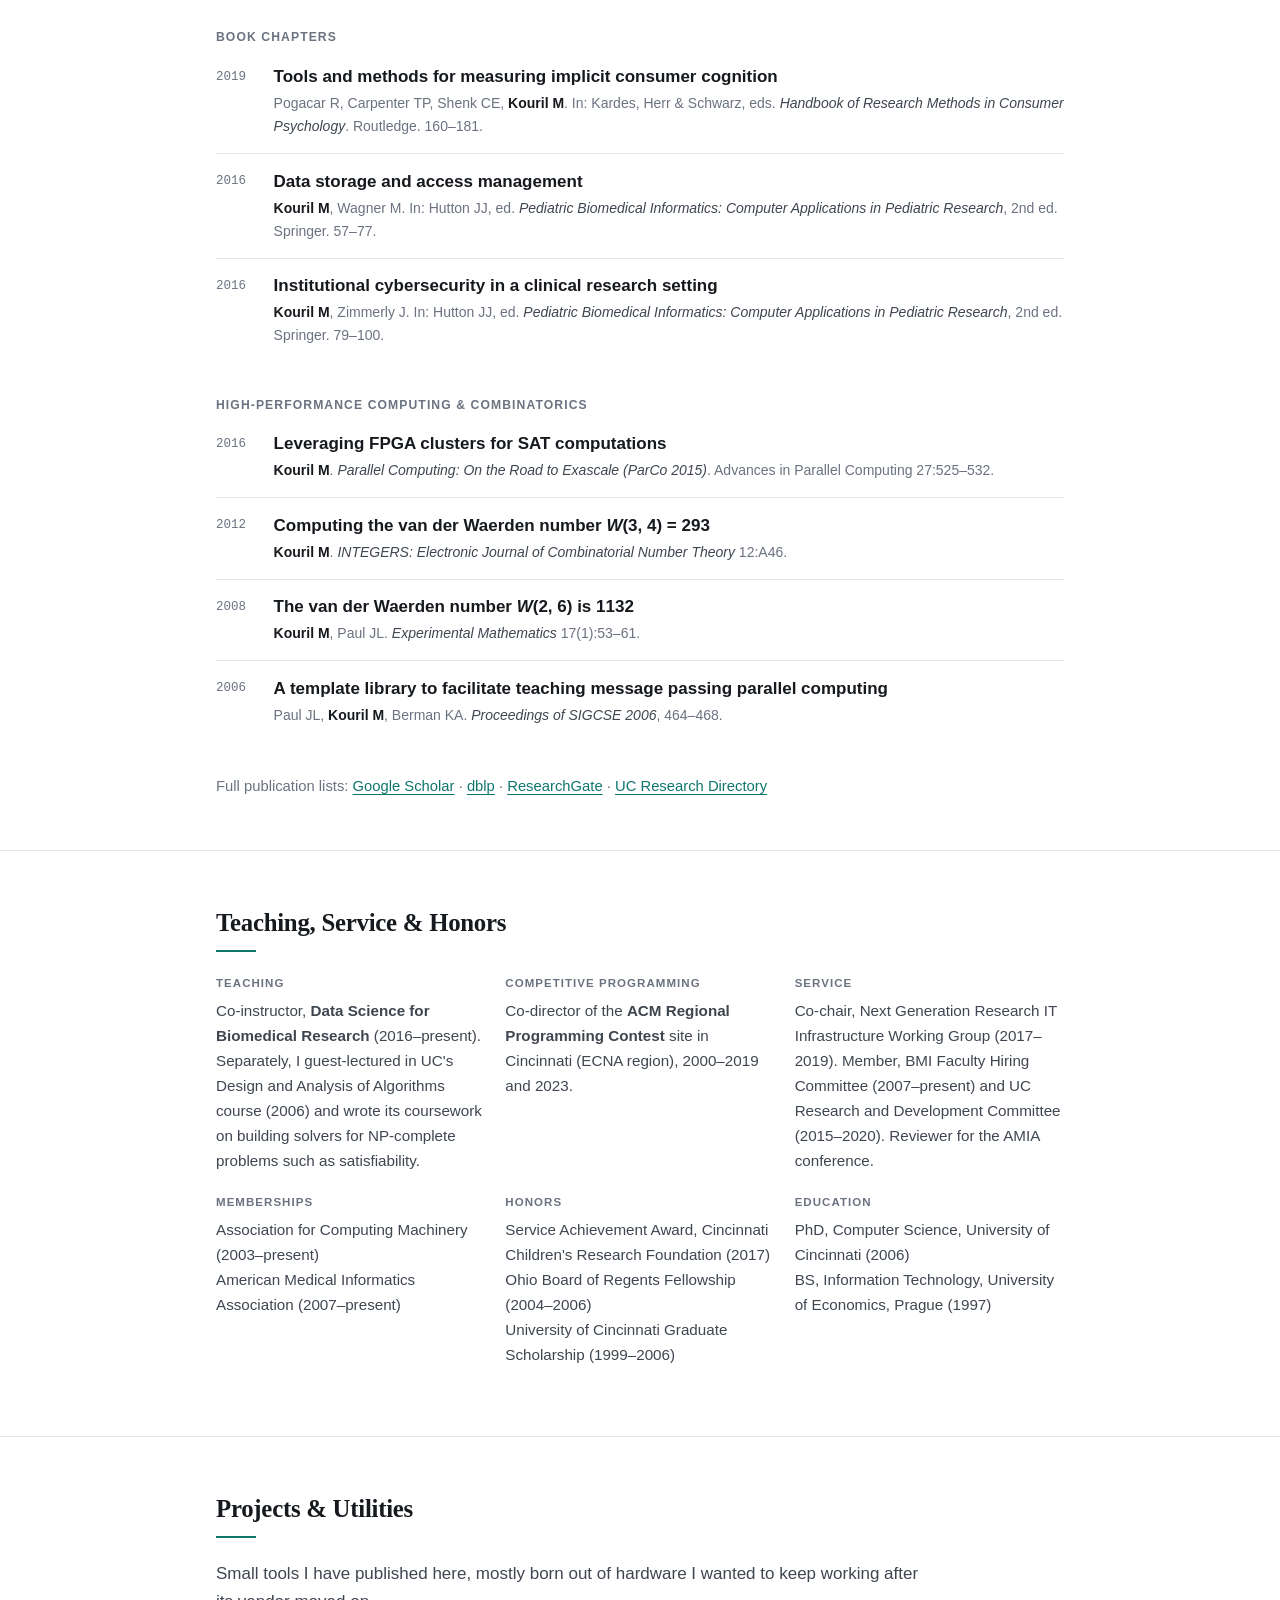
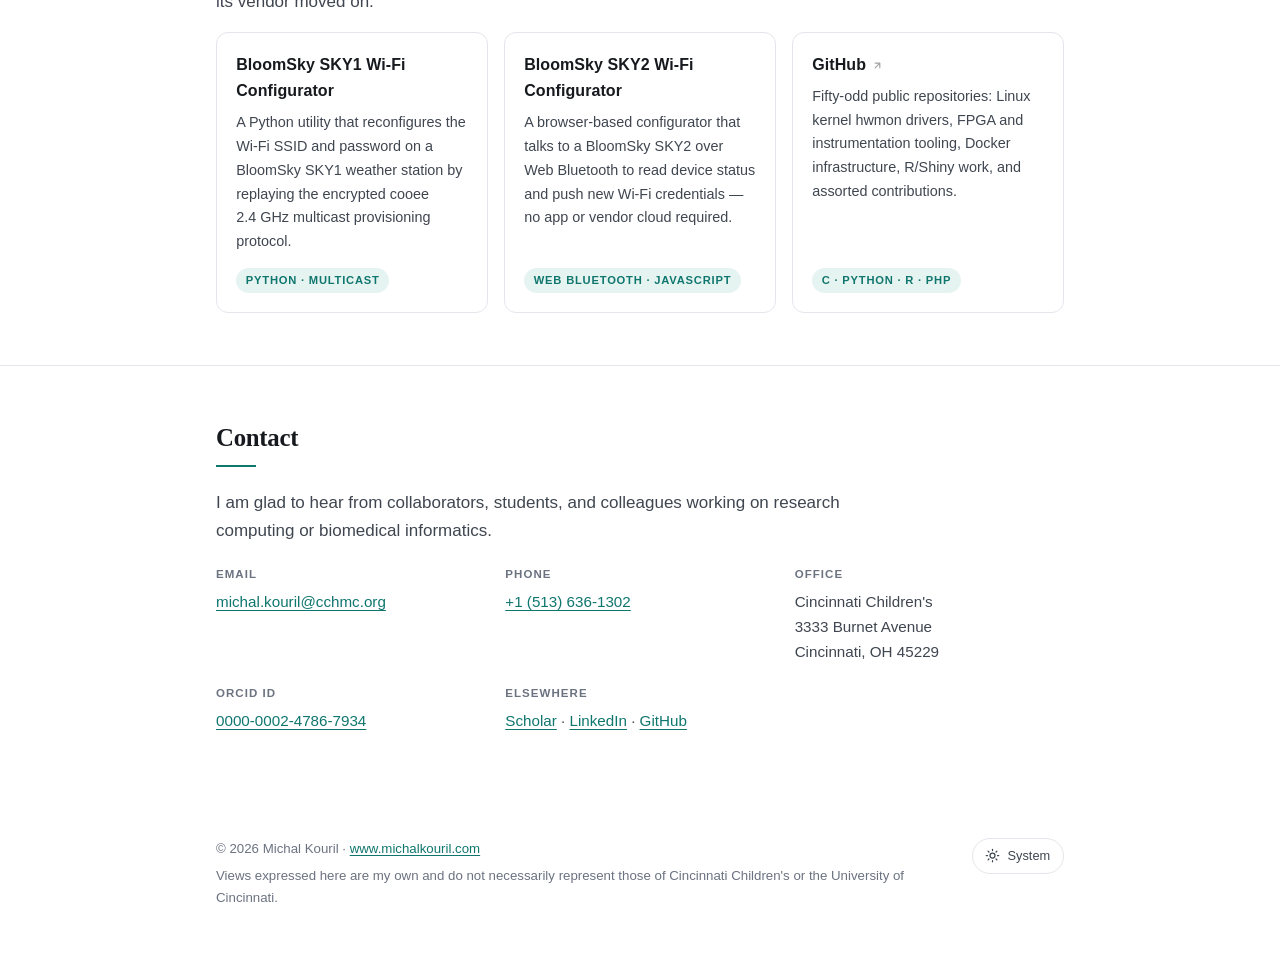
==== commit d89e5b47: "Update Google Scholar stats" ====
--- a/index.html
+++ b/index.html
@@ -14,7 +14,7 @@
   gtag('config', 'G-EXQ239F3QH');
 </script>
 
-<title>Michal Kouril, PhD — Biomedical Informatics, Data Coordination</title>
+<title>Michal Kouril, PhD — Biomedical Informatics</title>
 <meta name="description" content="Associate Professor of Biomedical Informatics at Cincinnati Children's, leading informatics for the NIH data centers RDCRN, B2B CHANGE and LungMAP.">
 <meta name="author" content="Michal Kouril">
 <link rel="canonical" href="https://www.michalkouril.com/">
@@ -405,10 +405,10 @@
     </div>
 
     <p class="metrics">
-      <span><b>3,253</b> citations</span>
+      <span><b>3,361</b> citations</span>
       <span><b>25</b> h-index</span>
       <span><b>39</b> i10-index</span>
-      <span class="src"><a href="https://scholar.google.com/citations?user=duTVse8AAAAJ" rel="noopener noreferrer" target="_blank">Google Scholar</a>, Aug 2026</span>
+      <span class="src"><a href="https://scholar.google.com/citations?user=duTVse8AAAAJ" rel="noopener noreferrer" target="_blank">Google Scholar</a>, Oct 2026</span>
     </p>
   </div>
 </header>
